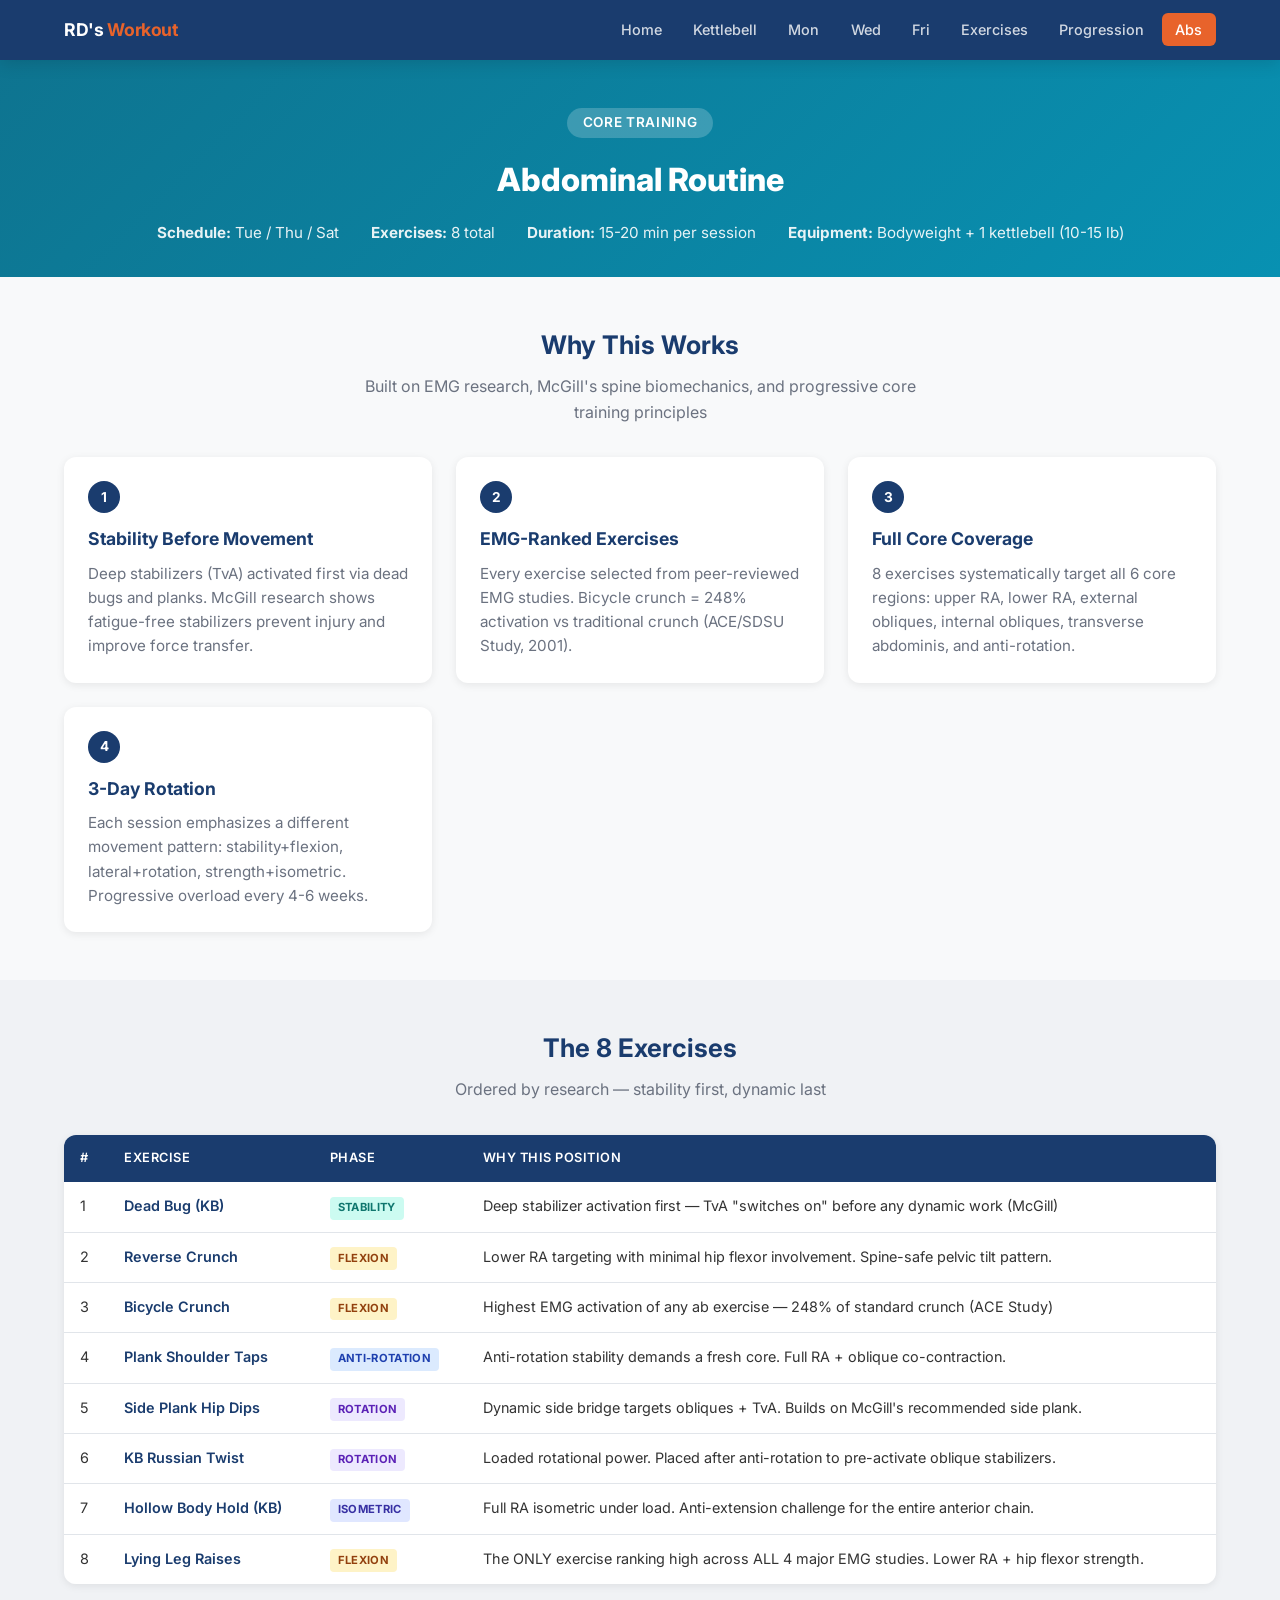
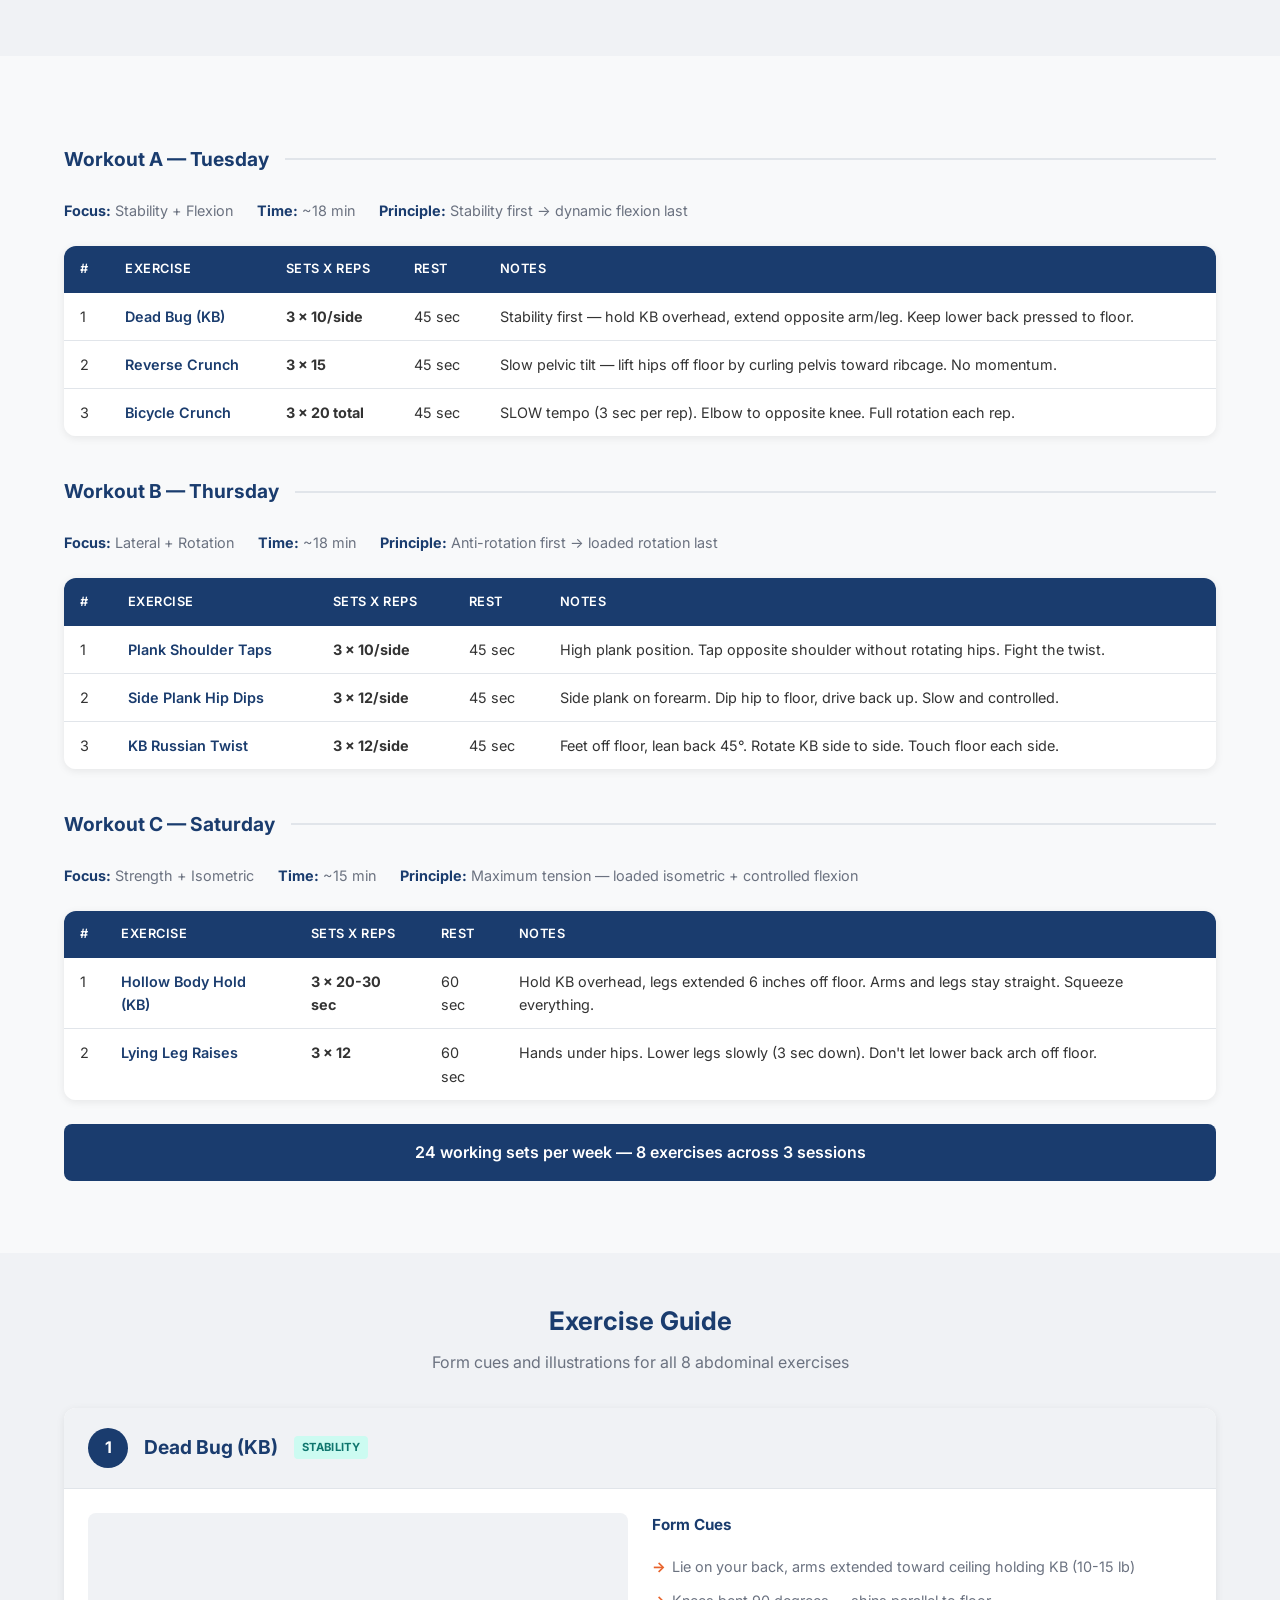
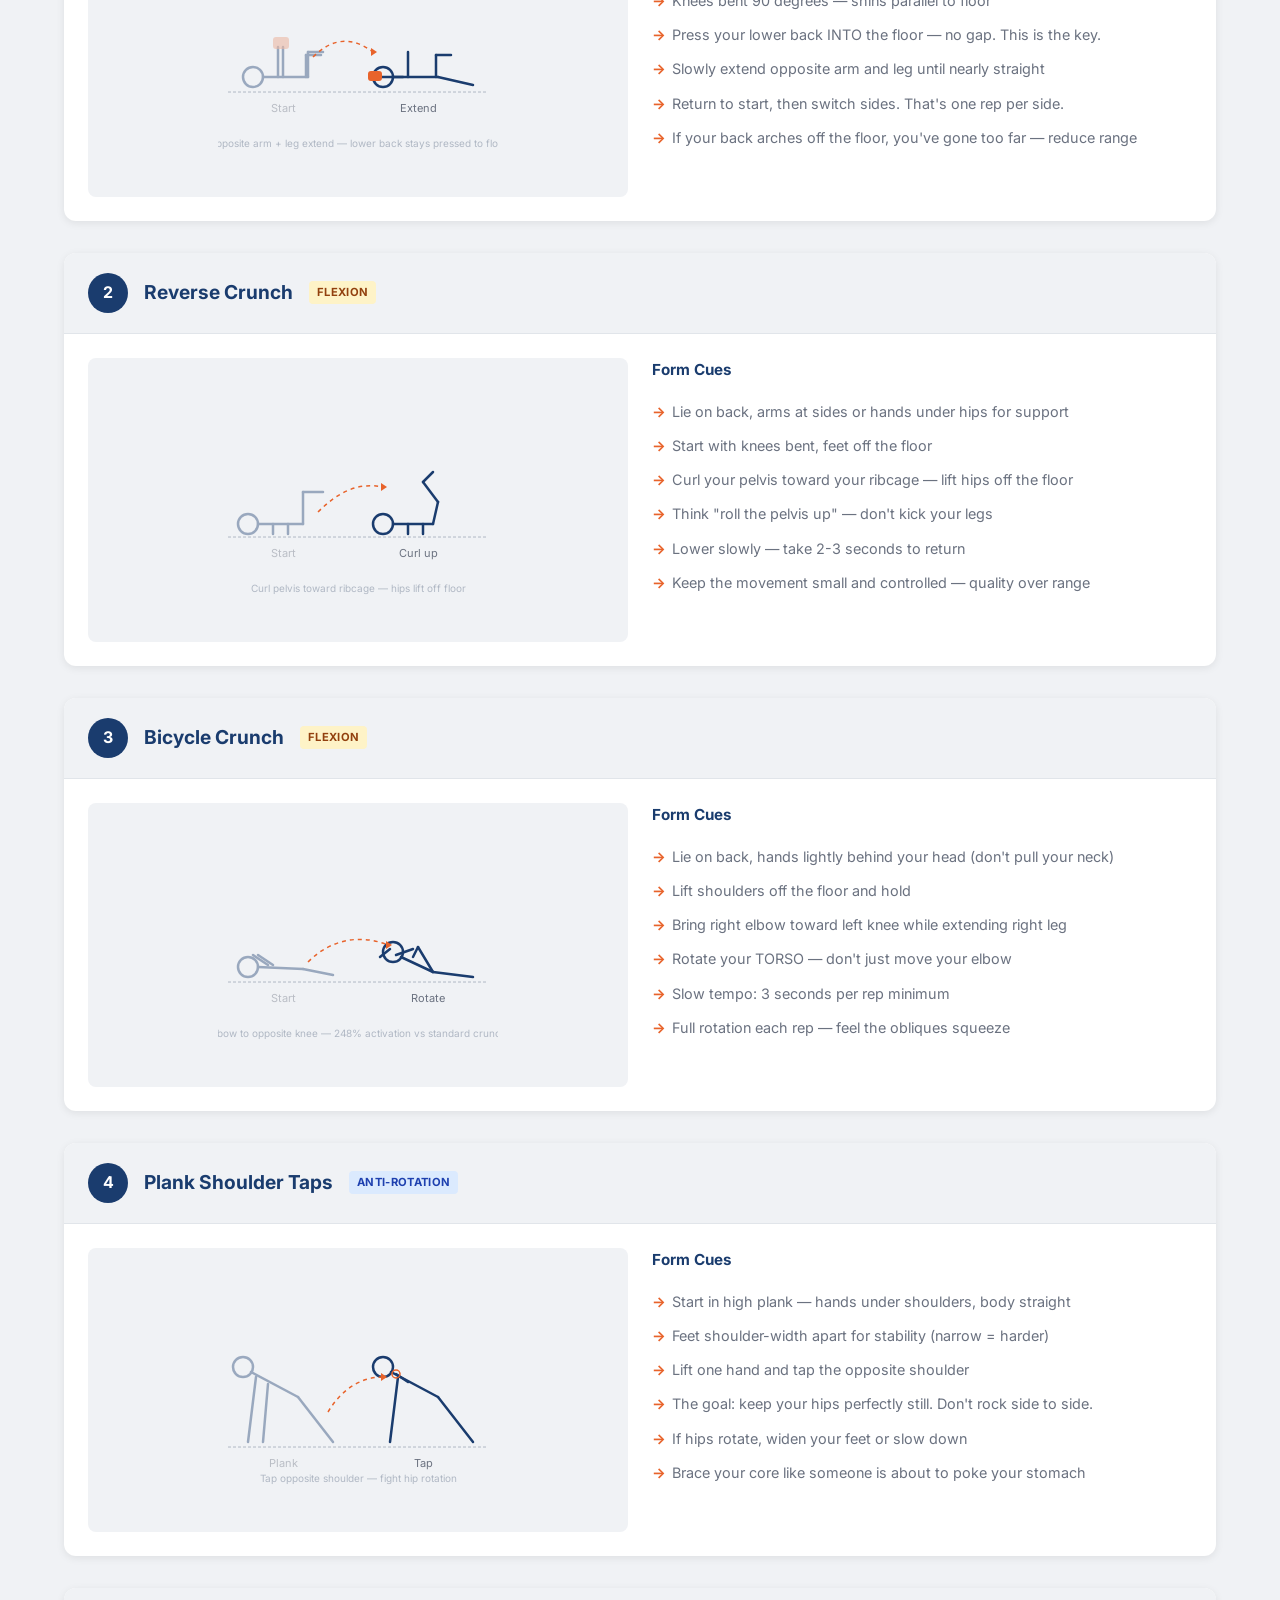
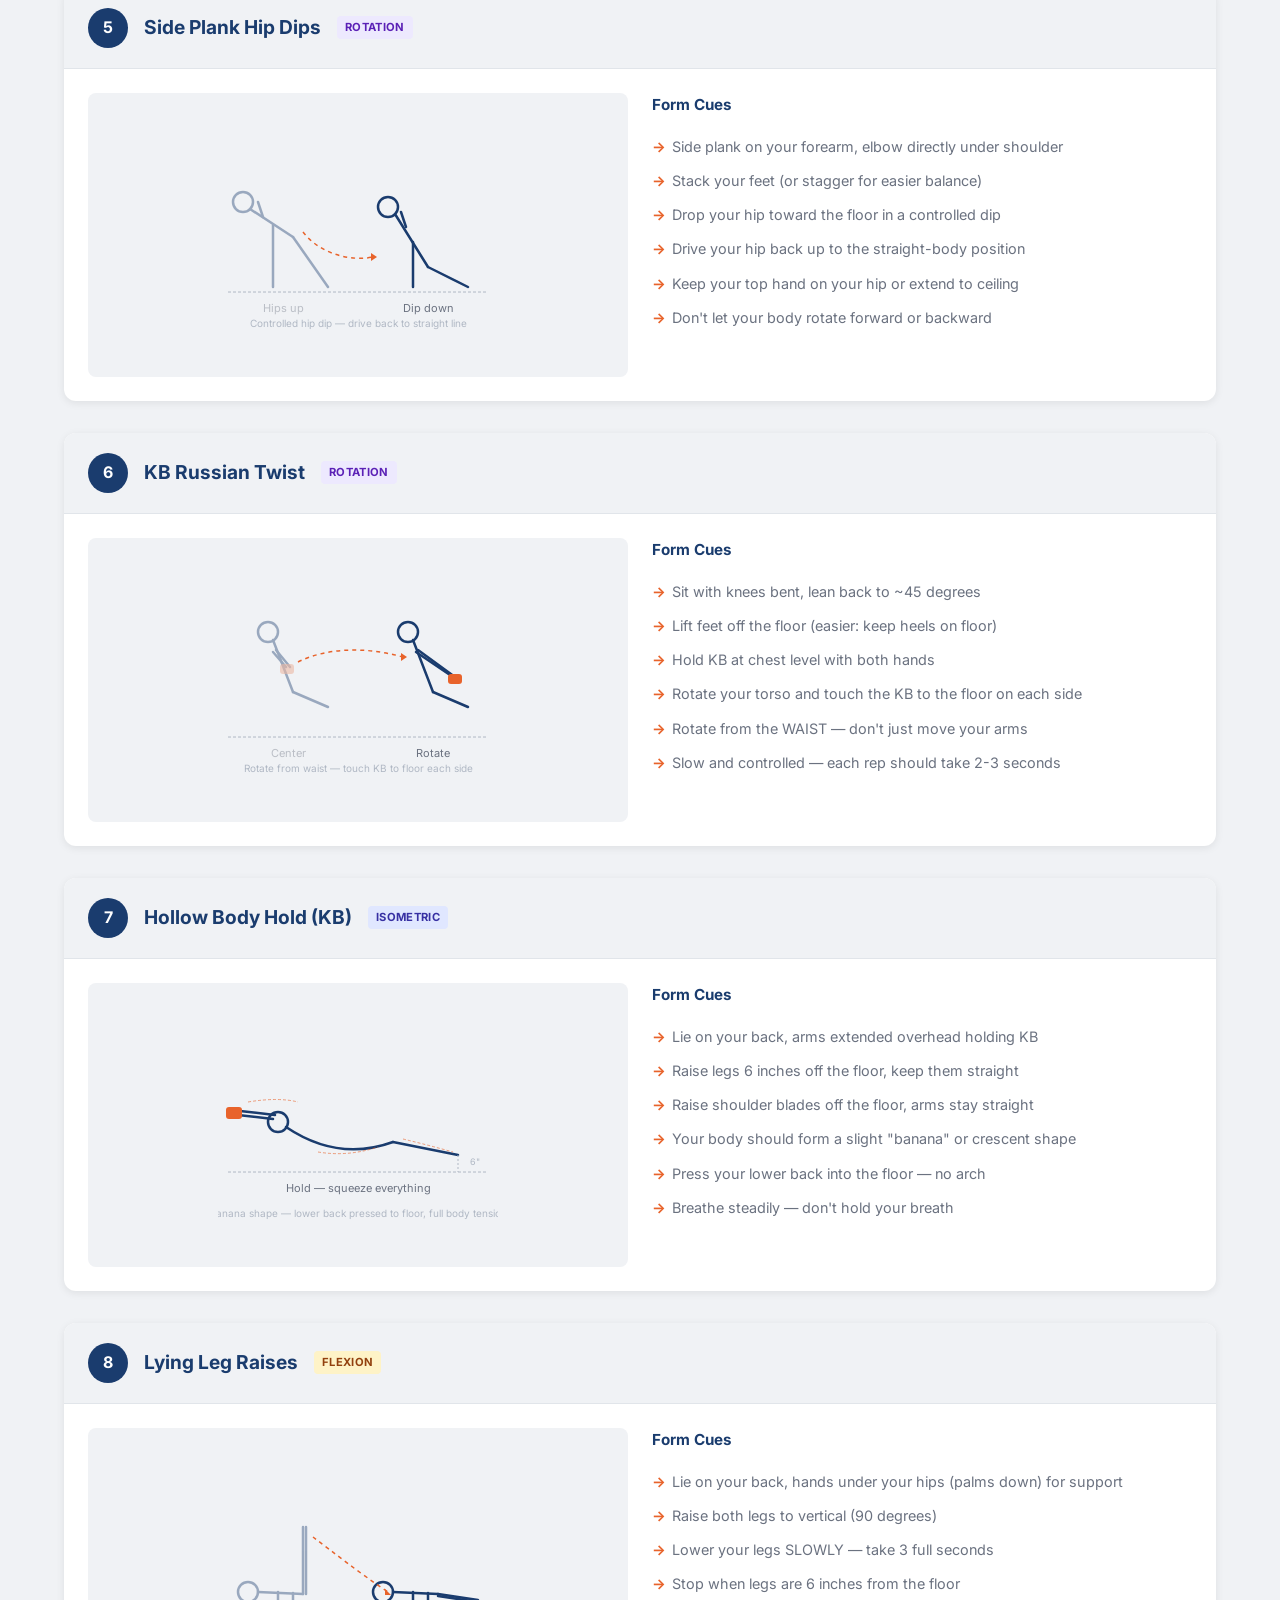
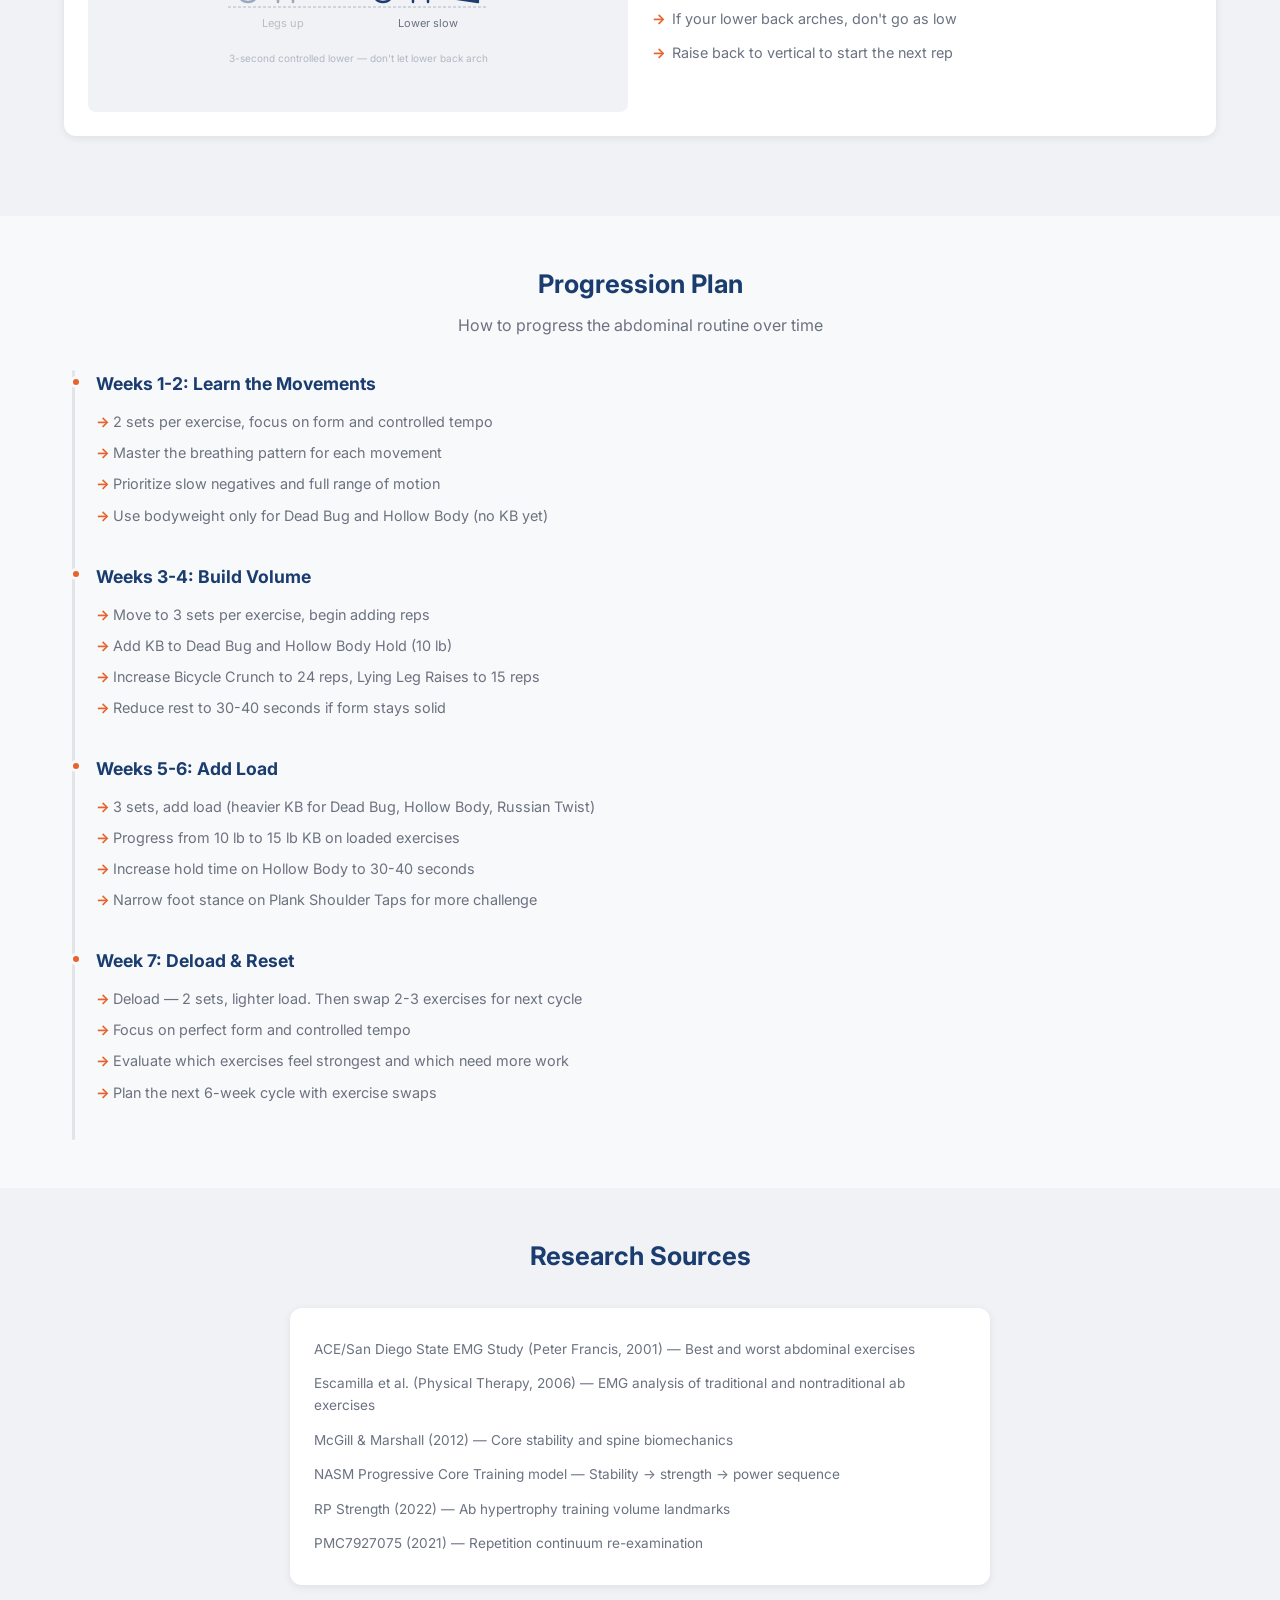
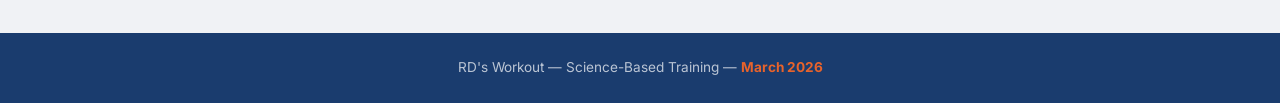
==== abs.html @ 101b6277 "Add ab routine and restructure site as RD's Workout - Rename index.html → kettlebell.html (KB progra" ====
<!DOCTYPE html>
<html lang="en">
<head>
  <meta charset="UTF-8">
  <meta name="viewport" content="width=device-width, initial-scale=1.0">
  <title>Ab Routine | RD's Workout</title>
  <link rel="preconnect" href="https://fonts.googleapis.com">
  <link href="https://fonts.googleapis.com/css2?family=Inter:wght@400;500;600;700;800&display=swap" rel="stylesheet">
  <link rel="stylesheet" href="css/style.css">
  <style>
    /* SVG exercise illustrations */
    .exercise-illust {
      background: var(--gray-50);
      border-radius: var(--radius);
      padding: 1.5rem;
      display: flex;
      flex-direction: column;
      align-items: center;
      justify-content: center;
      min-height: 200px;
    }
    .exercise-illust svg {
      max-width: 280px;
      height: auto;
      margin-bottom: 1rem;
    }
    .exercise-illust .illust-label {
      font-size: 0.75rem;
      color: var(--gray-600);
      text-align: center;
    }
  </style>
</head>
<body>

  <!-- Navigation -->
  <nav class="nav">
    <div class="nav-inner">
      <a href="index.html" class="nav-logo">RD's <span>Workout</span></a>
      <ul class="nav-links">
        <li><a href="index.html">Home</a></li>
        <li><a href="kettlebell.html">Kettlebell</a></li>
        <li><a href="monday.html">Mon</a></li>
        <li><a href="wednesday.html">Wed</a></li>
        <li><a href="friday.html">Fri</a></li>
        <li><a href="exercises.html">Exercises</a></li>
        <li><a href="progression.html">Progression</a></li>
        <li><a href="abs.html" class="active">Abs</a></li>
      </ul>
      <button class="nav-toggle" aria-label="Toggle navigation" aria-expanded="false">
        <span></span><span></span><span></span>
      </button>
    </div>
  </nav>

  <main>
    <!-- Hero -->
    <section class="day-hero abs">
      <div class="container">
        <div class="day-tag">Core Training</div>
        <h1>Abdominal Routine</h1>
        <div class="day-info">
          <div class="day-info-item"><strong>Schedule:</strong> Tue / Thu / Sat</div>
          <div class="day-info-item"><strong>Exercises:</strong> 8 total</div>
          <div class="day-info-item"><strong>Duration:</strong> 15-20 min per session</div>
          <div class="day-info-item"><strong>Equipment:</strong> Bodyweight + 1 kettlebell (10-15 lb)</div>
        </div>
      </div>
    </section>

    <!-- Why This Works -->
    <section class="section">
      <div class="container">
        <div class="section-header">
          <h2>Why This Works</h2>
          <p>Built on EMG research, McGill's spine biomechanics, and progressive core training principles</p>
        </div>
        <div class="card-grid">
          <div class="card">
            <div class="card-number">1</div>
            <h3>Stability Before Movement</h3>
            <p>Deep stabilizers (TvA) activated first via dead bugs and planks. McGill research shows fatigue-free stabilizers prevent injury and improve force transfer.</p>
          </div>
          <div class="card">
            <div class="card-number">2</div>
            <h3>EMG-Ranked Exercises</h3>
            <p>Every exercise selected from peer-reviewed EMG studies. Bicycle crunch = 248% activation vs traditional crunch (ACE/SDSU Study, 2001).</p>
          </div>
          <div class="card">
            <div class="card-number">3</div>
            <h3>Full Core Coverage</h3>
            <p>8 exercises systematically target all 6 core regions: upper RA, lower RA, external obliques, internal obliques, transverse abdominis, and anti-rotation.</p>
          </div>
          <div class="card">
            <div class="card-number">4</div>
            <h3>3-Day Rotation</h3>
            <p>Each session emphasizes a different movement pattern: stability+flexion, lateral+rotation, strength+isometric. Progressive overload every 4-6 weeks.</p>
          </div>
        </div>
      </div>
    </section>

    <!-- The 8 Exercises -->
    <section class="section section-alt">
      <div class="container">
        <div class="section-header">
          <h2>The 8 Exercises</h2>
          <p>Ordered by research &mdash; stability first, dynamic last</p>
        </div>
        <div class="table-wrap">
          <table>
            <thead>
              <tr>
                <th>#</th>
                <th>Exercise</th>
                <th>Phase</th>
                <th>Why This Position</th>
              </tr>
            </thead>
            <tbody>
              <tr>
                <td>1</td>
                <td class="exercise-name">Dead Bug (KB)</td>
                <td><span class="phase-badge phase-stability">Stability</span></td>
                <td>Deep stabilizer activation first &mdash; TvA "switches on" before any dynamic work (McGill)</td>
              </tr>
              <tr>
                <td>2</td>
                <td class="exercise-name">Reverse Crunch</td>
                <td><span class="phase-badge phase-flexion">Flexion</span></td>
                <td>Lower RA targeting with minimal hip flexor involvement. Spine-safe pelvic tilt pattern.</td>
              </tr>
              <tr>
                <td>3</td>
                <td class="exercise-name">Bicycle Crunch</td>
                <td><span class="phase-badge phase-flexion">Flexion</span></td>
                <td>Highest EMG activation of any ab exercise &mdash; 248% of standard crunch (ACE Study)</td>
              </tr>
              <tr>
                <td>4</td>
                <td class="exercise-name">Plank Shoulder Taps</td>
                <td><span class="phase-badge phase-anti-rotation">Anti-Rotation</span></td>
                <td>Anti-rotation stability demands a fresh core. Full RA + oblique co-contraction.</td>
              </tr>
              <tr>
                <td>5</td>
                <td class="exercise-name">Side Plank Hip Dips</td>
                <td><span class="phase-badge phase-rotation">Rotation</span></td>
                <td>Dynamic side bridge targets obliques + TvA. Builds on McGill's recommended side plank.</td>
              </tr>
              <tr>
                <td>6</td>
                <td class="exercise-name">KB Russian Twist</td>
                <td><span class="phase-badge phase-rotation">Rotation</span></td>
                <td>Loaded rotational power. Placed after anti-rotation to pre-activate oblique stabilizers.</td>
              </tr>
              <tr>
                <td>7</td>
                <td class="exercise-name">Hollow Body Hold (KB)</td>
                <td><span class="phase-badge phase-isometric">Isometric</span></td>
                <td>Full RA isometric under load. Anti-extension challenge for the entire anterior chain.</td>
              </tr>
              <tr>
                <td>8</td>
                <td class="exercise-name">Lying Leg Raises</td>
                <td><span class="phase-badge phase-flexion">Flexion</span></td>
                <td>The ONLY exercise ranking high across ALL 4 major EMG studies. Lower RA + hip flexor strength.</td>
              </tr>
            </tbody>
          </table>
        </div>
      </div>
    </section>

    <!-- Workout A -->
    <section class="section">
      <div class="container">
        <div class="workout-divider"><h3>Workout A &mdash; Tuesday</h3></div>
        <div class="workout-meta">
          <div><strong>Focus:</strong> Stability + Flexion</div>
          <div><strong>Time:</strong> ~18 min</div>
          <div><strong>Principle:</strong> Stability first &rarr; dynamic flexion last</div>
        </div>
        <div class="table-wrap">
          <table>
            <thead>
              <tr>
                <th>#</th>
                <th>Exercise</th>
                <th>Sets x Reps</th>
                <th>Rest</th>
                <th>Notes</th>
              </tr>
            </thead>
            <tbody>
              <tr>
                <td>1</td>
                <td class="exercise-name">Dead Bug (KB)</td>
                <td><strong>3 x 10/side</strong></td>
                <td>45 sec</td>
                <td>Stability first &mdash; hold KB overhead, extend opposite arm/leg. Keep lower back pressed to floor.</td>
              </tr>
              <tr>
                <td>2</td>
                <td class="exercise-name">Reverse Crunch</td>
                <td><strong>3 x 15</strong></td>
                <td>45 sec</td>
                <td>Slow pelvic tilt &mdash; lift hips off floor by curling pelvis toward ribcage. No momentum.</td>
              </tr>
              <tr>
                <td>3</td>
                <td class="exercise-name">Bicycle Crunch</td>
                <td><strong>3 x 20 total</strong></td>
                <td>45 sec</td>
                <td>SLOW tempo (3 sec per rep). Elbow to opposite knee. Full rotation each rep.</td>
              </tr>
            </tbody>
          </table>
        </div>

        <!-- Workout B -->
        <div class="workout-divider"><h3>Workout B &mdash; Thursday</h3></div>
        <div class="workout-meta">
          <div><strong>Focus:</strong> Lateral + Rotation</div>
          <div><strong>Time:</strong> ~18 min</div>
          <div><strong>Principle:</strong> Anti-rotation first &rarr; loaded rotation last</div>
        </div>
        <div class="table-wrap">
          <table>
            <thead>
              <tr>
                <th>#</th>
                <th>Exercise</th>
                <th>Sets x Reps</th>
                <th>Rest</th>
                <th>Notes</th>
              </tr>
            </thead>
            <tbody>
              <tr>
                <td>1</td>
                <td class="exercise-name">Plank Shoulder Taps</td>
                <td><strong>3 x 10/side</strong></td>
                <td>45 sec</td>
                <td>High plank position. Tap opposite shoulder without rotating hips. Fight the twist.</td>
              </tr>
              <tr>
                <td>2</td>
                <td class="exercise-name">Side Plank Hip Dips</td>
                <td><strong>3 x 12/side</strong></td>
                <td>45 sec</td>
                <td>Side plank on forearm. Dip hip to floor, drive back up. Slow and controlled.</td>
              </tr>
              <tr>
                <td>3</td>
                <td class="exercise-name">KB Russian Twist</td>
                <td><strong>3 x 12/side</strong></td>
                <td>45 sec</td>
                <td>Feet off floor, lean back 45&deg;. Rotate KB side to side. Touch floor each side.</td>
              </tr>
            </tbody>
          </table>
        </div>

        <!-- Workout C -->
        <div class="workout-divider"><h3>Workout C &mdash; Saturday</h3></div>
        <div class="workout-meta">
          <div><strong>Focus:</strong> Strength + Isometric</div>
          <div><strong>Time:</strong> ~15 min</div>
          <div><strong>Principle:</strong> Maximum tension &mdash; loaded isometric + controlled flexion</div>
        </div>
        <div class="table-wrap">
          <table>
            <thead>
              <tr>
                <th>#</th>
                <th>Exercise</th>
                <th>Sets x Reps</th>
                <th>Rest</th>
                <th>Notes</th>
              </tr>
            </thead>
            <tbody>
              <tr>
                <td>1</td>
                <td class="exercise-name">Hollow Body Hold (KB)</td>
                <td><strong>3 x 20-30 sec</strong></td>
                <td>60 sec</td>
                <td>Hold KB overhead, legs extended 6 inches off floor. Arms and legs stay straight. Squeeze everything.</td>
              </tr>
              <tr>
                <td>2</td>
                <td class="exercise-name">Lying Leg Raises</td>
                <td><strong>3 x 12</strong></td>
                <td>60 sec</td>
                <td>Hands under hips. Lower legs slowly (3 sec down). Don't let lower back arch off floor.</td>
              </tr>
            </tbody>
          </table>
        </div>

        <div class="total-reps">24 working sets per week &mdash; 8 exercises across 3 sessions</div>
      </div>
    </section>

    <!-- Exercise Cards -->
    <section class="section section-alt">
      <div class="container">
        <div class="section-header">
          <h2>Exercise Guide</h2>
          <p>Form cues and illustrations for all 8 abdominal exercises</p>
        </div>

        <!-- 1. Dead Bug -->
        <div class="exercise-card" id="dead-bug">
          <div class="exercise-card-header">
            <div class="exercise-card-num">1</div>
            <h3>Dead Bug (KB)</h3>
            <span class="phase-badge phase-stability">Stability</span>
          </div>
          <div class="exercise-card-body">
            <div class="exercise-illust">
              <svg viewBox="0 0 280 220" xmlns="http://www.w3.org/2000/svg">
                <!-- Floor line -->
                <line x1="10" y1="155" x2="270" y2="155" stroke="#b0b8c4" stroke-width="1" stroke-dasharray="3 2"/>
                <!-- Start: lying on back, knees bent 90, arms up holding KB -->
                <g opacity="0.4">
                  <!-- Head -->
                  <circle cx="35" cy="140" r="10" fill="none" stroke="#1a3c6e" stroke-width="2.5"/>
                  <!-- Torso (horizontal) -->
                  <line x1="45" y1="140" x2="90" y2="140" stroke="#1a3c6e" stroke-width="2.5" stroke-linecap="round"/>
                  <!-- Left leg: thigh up, shin forward (90 deg knee) -->
                  <line x1="90" y1="140" x2="90" y2="115" stroke="#1a3c6e" stroke-width="2.5" stroke-linecap="round"/>
                  <line x1="90" y1="115" x2="105" y2="115" stroke="#1a3c6e" stroke-width="2.5" stroke-linecap="round"/>
                  <!-- Right leg: same -->
                  <line x1="88" y1="140" x2="88" y2="118" stroke="#1a3c6e" stroke-width="2.5" stroke-linecap="round"/>
                  <line x1="88" y1="118" x2="103" y2="118" stroke="#1a3c6e" stroke-width="2.5" stroke-linecap="round"/>
                  <!-- Arms straight up holding KB -->
                  <line x1="60" y1="140" x2="60" y2="110" stroke="#1a3c6e" stroke-width="2.5" stroke-linecap="round"/>
                  <line x1="65" y1="140" x2="65" y2="110" stroke="#1a3c6e" stroke-width="2.5" stroke-linecap="round"/>
                  <rect x="55" y="100" width="16" height="12" rx="3" fill="#e8632b" opacity="0.6"/>
                  <text x="65" y="175" text-anchor="middle" font-size="11" fill="#6b7280">Start</text>
                </g>
                <!-- End: opposite arm/leg extended -->
                <g>
                  <!-- Head -->
                  <circle cx="165" cy="140" r="10" fill="none" stroke="#1a3c6e" stroke-width="2.5"/>
                  <!-- Torso (horizontal) -->
                  <line x1="175" y1="140" x2="220" y2="140" stroke="#1a3c6e" stroke-width="2.5" stroke-linecap="round"/>
                  <!-- Left leg: extended straight (lowered) -->
                  <line x1="220" y1="140" x2="255" y2="148" stroke="#1a3c6e" stroke-width="2.5" stroke-linecap="round"/>
                  <!-- Right leg: still bent 90 -->
                  <line x1="218" y1="140" x2="218" y2="118" stroke="#1a3c6e" stroke-width="2.5" stroke-linecap="round"/>
                  <line x1="218" y1="118" x2="233" y2="118" stroke="#1a3c6e" stroke-width="2.5" stroke-linecap="round"/>
                  <!-- Right arm: extended overhead with KB -->
                  <line x1="185" y1="140" x2="160" y2="140" stroke="#1a3c6e" stroke-width="2.5" stroke-linecap="round"/>
                  <!-- Left arm: still up -->
                  <line x1="190" y1="140" x2="190" y2="115" stroke="#1a3c6e" stroke-width="2.5" stroke-linecap="round"/>
                  <!-- KB in extended hand -->
                  <rect x="150" y="134" width="14" height="10" rx="3" fill="#e8632b"/>
                  <text x="200" y="175" text-anchor="middle" font-size="11" fill="#6b7280">Extend</text>
                </g>
                <!-- Movement arrow -->
                <path d="M 95 120 C 115 100 135 100 155 115" fill="none" stroke="#e8632b" stroke-width="1.5" stroke-dasharray="4"/>
                <polygon points="153,111 159,115 153,119" fill="#e8632b"/>
                <text x="140" y="210" text-anchor="middle" font-size="10" fill="#b0b8c4">Opposite arm + leg extend &mdash; lower back stays pressed to floor</text>
              </svg>
            </div>
            <div class="form-cues">
              <h4>Form Cues</h4>
              <ul>
                <li>Lie on your back, arms extended toward ceiling holding KB (10-15 lb)</li>
                <li>Knees bent 90 degrees &mdash; shins parallel to floor</li>
                <li>Press your lower back INTO the floor &mdash; no gap. This is the key.</li>
                <li>Slowly extend opposite arm and leg until nearly straight</li>
                <li>Return to start, then switch sides. That's one rep per side.</li>
                <li>If your back arches off the floor, you've gone too far &mdash; reduce range</li>
              </ul>
            </div>
          </div>
        </div>

        <!-- 2. Reverse Crunch -->
        <div class="exercise-card" id="reverse-crunch">
          <div class="exercise-card-header">
            <div class="exercise-card-num">2</div>
            <h3>Reverse Crunch</h3>
            <span class="phase-badge phase-flexion">Flexion</span>
          </div>
          <div class="exercise-card-body">
            <div class="exercise-illust">
              <svg viewBox="0 0 280 220" xmlns="http://www.w3.org/2000/svg">
                <!-- Floor line -->
                <line x1="10" y1="155" x2="270" y2="155" stroke="#b0b8c4" stroke-width="1" stroke-dasharray="3 2"/>
                <!-- Start: lying on back, legs up, knees bent 90 -->
                <g opacity="0.4">
                  <!-- Head -->
                  <circle cx="30" cy="142" r="10" fill="none" stroke="#1a3c6e" stroke-width="2.5"/>
                  <!-- Torso (horizontal on floor) -->
                  <line x1="40" y1="142" x2="85" y2="142" stroke="#1a3c6e" stroke-width="2.5" stroke-linecap="round"/>
                  <!-- Arms at sides -->
                  <line x1="55" y1="142" x2="55" y2="152" stroke="#1a3c6e" stroke-width="2.5" stroke-linecap="round"/>
                  <line x1="70" y1="142" x2="70" y2="152" stroke="#1a3c6e" stroke-width="2.5" stroke-linecap="round"/>
                  <!-- Thighs vertical -->
                  <line x1="85" y1="142" x2="85" y2="110" stroke="#1a3c6e" stroke-width="2.5" stroke-linecap="round"/>
                  <!-- Shins horizontal (bent 90) -->
                  <line x1="85" y1="110" x2="105" y2="110" stroke="#1a3c6e" stroke-width="2.5" stroke-linecap="round"/>
                  <text x="65" y="175" text-anchor="middle" font-size="11" fill="#6b7280">Start</text>
                </g>
                <!-- End: hips curled up, knees pulled toward chest -->
                <g>
                  <!-- Head -->
                  <circle cx="165" cy="142" r="10" fill="none" stroke="#1a3c6e" stroke-width="2.5"/>
                  <!-- Torso (on floor) -->
                  <line x1="175" y1="142" x2="215" y2="142" stroke="#1a3c6e" stroke-width="2.5" stroke-linecap="round"/>
                  <!-- Arms at sides -->
                  <line x1="190" y1="142" x2="190" y2="152" stroke="#1a3c6e" stroke-width="2.5" stroke-linecap="round"/>
                  <line x1="205" y1="142" x2="205" y2="152" stroke="#1a3c6e" stroke-width="2.5" stroke-linecap="round"/>
                  <!-- Hips lifted - thighs curled toward chest -->
                  <line x1="215" y1="142" x2="220" y2="120" stroke="#1a3c6e" stroke-width="2.5" stroke-linecap="round"/>
                  <line x1="220" y1="120" x2="205" y2="100" stroke="#1a3c6e" stroke-width="2.5" stroke-linecap="round"/>
                  <!-- Shins tucked -->
                  <line x1="205" y1="100" x2="215" y2="90" stroke="#1a3c6e" stroke-width="2.5" stroke-linecap="round"/>
                  <text x="200" y="175" text-anchor="middle" font-size="11" fill="#6b7280">Curl up</text>
                </g>
                <!-- Arrow from hips upward -->
                <path d="M 100 130 C 120 110 140 100 165 105" fill="none" stroke="#e8632b" stroke-width="1.5" stroke-dasharray="4"/>
                <polygon points="163,101 169,105 163,109" fill="#e8632b"/>
                <text x="140" y="210" text-anchor="middle" font-size="10" fill="#b0b8c4">Curl pelvis toward ribcage &mdash; hips lift off floor</text>
              </svg>
            </div>
            <div class="form-cues">
              <h4>Form Cues</h4>
              <ul>
                <li>Lie on back, arms at sides or hands under hips for support</li>
                <li>Start with knees bent, feet off the floor</li>
                <li>Curl your pelvis toward your ribcage &mdash; lift hips off the floor</li>
                <li>Think "roll the pelvis up" &mdash; don't kick your legs</li>
                <li>Lower slowly &mdash; take 2-3 seconds to return</li>
                <li>Keep the movement small and controlled &mdash; quality over range</li>
              </ul>
            </div>
          </div>
        </div>

        <!-- 3. Bicycle Crunch -->
        <div class="exercise-card" id="bicycle-crunch">
          <div class="exercise-card-header">
            <div class="exercise-card-num">3</div>
            <h3>Bicycle Crunch</h3>
            <span class="phase-badge phase-flexion">Flexion</span>
          </div>
          <div class="exercise-card-body">
            <div class="exercise-illust">
              <svg viewBox="0 0 280 220" xmlns="http://www.w3.org/2000/svg">
                <!-- Floor line -->
                <line x1="10" y1="155" x2="270" y2="155" stroke="#b0b8c4" stroke-width="1" stroke-dasharray="3 2"/>
                <!-- Start: lying flat -->
                <g opacity="0.4">
                  <!-- Head -->
                  <circle cx="30" cy="140" r="10" fill="none" stroke="#1a3c6e" stroke-width="2.5"/>
                  <!-- Torso flat -->
                  <line x1="40" y1="140" x2="85" y2="142" stroke="#1a3c6e" stroke-width="2.5" stroke-linecap="round"/>
                  <!-- Legs straight -->
                  <line x1="85" y1="142" x2="115" y2="148" stroke="#1a3c6e" stroke-width="2.5" stroke-linecap="round"/>
                  <!-- Arms behind head -->
                  <line x1="50" y1="138" x2="35" y2="128" stroke="#1a3c6e" stroke-width="2.5" stroke-linecap="round"/>
                  <line x1="55" y1="138" x2="40" y2="128" stroke="#1a3c6e" stroke-width="2.5" stroke-linecap="round"/>
                  <text x="65" y="175" text-anchor="middle" font-size="11" fill="#6b7280">Start</text>
                </g>
                <!-- End: torso rotated, right elbow to left knee, right leg extended -->
                <g>
                  <!-- Head (lifted and rotated) -->
                  <circle cx="175" cy="125" r="10" fill="none" stroke="#1a3c6e" stroke-width="2.5"/>
                  <!-- Torso (angled up, rotated) -->
                  <line x1="183" y1="130" x2="215" y2="145" stroke="#1a3c6e" stroke-width="2.5" stroke-linecap="round"/>
                  <!-- Left leg: knee bent toward chest -->
                  <line x1="215" y1="145" x2="200" y2="120" stroke="#1a3c6e" stroke-width="2.5" stroke-linecap="round"/>
                  <line x1="200" y1="120" x2="195" y2="130" stroke="#1a3c6e" stroke-width="2.5" stroke-linecap="round"/>
                  <!-- Right leg: extended out -->
                  <line x1="215" y1="145" x2="255" y2="150" stroke="#1a3c6e" stroke-width="2.5" stroke-linecap="round"/>
                  <!-- Right elbow reaching toward left knee -->
                  <line x1="178" y1="128" x2="195" y2="122" stroke="#1a3c6e" stroke-width="2.5" stroke-linecap="round"/>
                  <!-- Left arm behind head -->
                  <line x1="172" y1="122" x2="162" y2="130" stroke="#1a3c6e" stroke-width="2.5" stroke-linecap="round"/>
                  <text x="210" y="175" text-anchor="middle" font-size="11" fill="#6b7280">Rotate</text>
                </g>
                <!-- Rotation arrow -->
                <path d="M 90 135 C 115 110 145 108 170 118" fill="none" stroke="#e8632b" stroke-width="1.5" stroke-dasharray="4"/>
                <polygon points="168,114 174,118 168,122" fill="#e8632b"/>
                <text x="140" y="210" text-anchor="middle" font-size="10" fill="#b0b8c4">Elbow to opposite knee &mdash; 248% activation vs standard crunch</text>
              </svg>
            </div>
            <div class="form-cues">
              <h4>Form Cues</h4>
              <ul>
                <li>Lie on back, hands lightly behind your head (don't pull your neck)</li>
                <li>Lift shoulders off the floor and hold</li>
                <li>Bring right elbow toward left knee while extending right leg</li>
                <li>Rotate your TORSO &mdash; don't just move your elbow</li>
                <li>Slow tempo: 3 seconds per rep minimum</li>
                <li>Full rotation each rep &mdash; feel the obliques squeeze</li>
              </ul>
            </div>
          </div>
        </div>

        <!-- 4. Plank Shoulder Taps -->
        <div class="exercise-card" id="plank-shoulder-taps">
          <div class="exercise-card-header">
            <div class="exercise-card-num">4</div>
            <h3>Plank Shoulder Taps</h3>
            <span class="phase-badge phase-anti-rotation">Anti-Rotation</span>
          </div>
          <div class="exercise-card-body">
            <div class="exercise-illust">
              <svg viewBox="0 0 280 220" xmlns="http://www.w3.org/2000/svg">
                <!-- Floor line -->
                <line x1="10" y1="175" x2="270" y2="175" stroke="#b0b8c4" stroke-width="1" stroke-dasharray="3 2"/>
                <!-- Start: high plank position -->
                <g opacity="0.4">
                  <!-- Head -->
                  <circle cx="25" cy="95" r="10" fill="none" stroke="#1a3c6e" stroke-width="2.5"/>
                  <!-- Torso (angled plank) -->
                  <line x1="33" y1="100" x2="80" y2="125" stroke="#1a3c6e" stroke-width="2.5" stroke-linecap="round"/>
                  <!-- Left arm (support) -->
                  <line x1="38" y1="105" x2="30" y2="170" stroke="#1a3c6e" stroke-width="2.5" stroke-linecap="round"/>
                  <!-- Right arm (support) -->
                  <line x1="50" y1="112" x2="45" y2="170" stroke="#1a3c6e" stroke-width="2.5" stroke-linecap="round"/>
                  <!-- Legs (extended back) -->
                  <line x1="80" y1="125" x2="115" y2="170" stroke="#1a3c6e" stroke-width="2.5" stroke-linecap="round"/>
                  <text x="65" y="195" text-anchor="middle" font-size="11" fill="#6b7280">Plank</text>
                </g>
                <!-- End: one hand touching opposite shoulder -->
                <g>
                  <!-- Head -->
                  <circle cx="165" cy="95" r="10" fill="none" stroke="#1a3c6e" stroke-width="2.5"/>
                  <!-- Torso (angled plank) -->
                  <line x1="173" y1="100" x2="220" y2="125" stroke="#1a3c6e" stroke-width="2.5" stroke-linecap="round"/>
                  <!-- Left arm (support on floor) -->
                  <line x1="180" y1="105" x2="172" y2="170" stroke="#1a3c6e" stroke-width="2.5" stroke-linecap="round"/>
                  <!-- Right arm (tapping left shoulder) -->
                  <line x1="190" y1="110" x2="178" y2="102" stroke="#1a3c6e" stroke-width="2.5" stroke-linecap="round"/>
                  <!-- Small circle at shoulder tap point -->
                  <circle cx="178" cy="102" r="4" fill="none" stroke="#e8632b" stroke-width="1.5"/>
                  <!-- Legs (extended back) -->
                  <line x1="220" y1="125" x2="255" y2="170" stroke="#1a3c6e" stroke-width="2.5" stroke-linecap="round"/>
                  <text x="205" y="195" text-anchor="middle" font-size="11" fill="#6b7280">Tap</text>
                </g>
                <!-- Movement arrow from hand to shoulder -->
                <path d="M 110 140 C 125 115 145 105 165 105" fill="none" stroke="#e8632b" stroke-width="1.5" stroke-dasharray="4"/>
                <polygon points="163,101 169,105 163,109" fill="#e8632b"/>
                <text x="140" y="210" text-anchor="middle" font-size="10" fill="#b0b8c4">Tap opposite shoulder &mdash; fight hip rotation</text>
              </svg>
            </div>
            <div class="form-cues">
              <h4>Form Cues</h4>
              <ul>
                <li>Start in high plank &mdash; hands under shoulders, body straight</li>
                <li>Feet shoulder-width apart for stability (narrow = harder)</li>
                <li>Lift one hand and tap the opposite shoulder</li>
                <li>The goal: keep your hips perfectly still. Don't rock side to side.</li>
                <li>If hips rotate, widen your feet or slow down</li>
                <li>Brace your core like someone is about to poke your stomach</li>
              </ul>
            </div>
          </div>
        </div>

        <!-- 5. Side Plank Hip Dips -->
        <div class="exercise-card" id="side-plank-hip-dips">
          <div class="exercise-card-header">
            <div class="exercise-card-num">5</div>
            <h3>Side Plank Hip Dips</h3>
            <span class="phase-badge phase-rotation">Rotation</span>
          </div>
          <div class="exercise-card-body">
            <div class="exercise-illust">
              <svg viewBox="0 0 280 220" xmlns="http://www.w3.org/2000/svg">
                <!-- Floor line -->
                <line x1="10" y1="175" x2="270" y2="175" stroke="#b0b8c4" stroke-width="1" stroke-dasharray="3 2"/>
                <!-- Start: side plank, hips high (straight body line) -->
                <g opacity="0.4">
                  <!-- Head -->
                  <circle cx="25" cy="85" r="10" fill="none" stroke="#1a3c6e" stroke-width="2.5"/>
                  <!-- Torso (diagonal - straight line from head to feet) -->
                  <line x1="32" y1="92" x2="75" y2="120" stroke="#1a3c6e" stroke-width="2.5" stroke-linecap="round"/>
                  <!-- Forearm support (elbow on floor) -->
                  <line x1="55" y1="108" x2="55" y2="170" stroke="#1a3c6e" stroke-width="2.5" stroke-linecap="round"/>
                  <!-- Top arm on hip -->
                  <line x1="45" y1="100" x2="40" y2="85" stroke="#1a3c6e" stroke-width="2.5" stroke-linecap="round"/>
                  <!-- Legs (stacked, straight) -->
                  <line x1="75" y1="120" x2="110" y2="170" stroke="#1a3c6e" stroke-width="2.5" stroke-linecap="round"/>
                  <text x="65" y="195" text-anchor="middle" font-size="11" fill="#6b7280">Hips up</text>
                </g>
                <!-- End: hips dipped toward floor -->
                <g>
                  <!-- Head -->
                  <circle cx="170" cy="90" r="10" fill="none" stroke="#1a3c6e" stroke-width="2.5"/>
                  <!-- Torso upper (shoulder to hip) -->
                  <line x1="177" y1="97" x2="210" y2="150" stroke="#1a3c6e" stroke-width="2.5" stroke-linecap="round"/>
                  <!-- Hip dipped lower - body makes a V shape -->
                  <!-- Forearm support -->
                  <line x1="195" y1="125" x2="195" y2="170" stroke="#1a3c6e" stroke-width="2.5" stroke-linecap="round"/>
                  <!-- Top arm on hip -->
                  <line x1="188" y1="110" x2="183" y2="95" stroke="#1a3c6e" stroke-width="2.5" stroke-linecap="round"/>
                  <!-- Legs from hip (dipped) out to feet -->
                  <line x1="210" y1="150" x2="250" y2="170" stroke="#1a3c6e" stroke-width="2.5" stroke-linecap="round"/>
                  <text x="210" y="195" text-anchor="middle" font-size="11" fill="#6b7280">Dip down</text>
                </g>
                <!-- Arrow showing dip motion -->
                <path d="M 85 115 C 100 135 130 145 155 140" fill="none" stroke="#e8632b" stroke-width="1.5" stroke-dasharray="4"/>
                <polygon points="153,136 159,140 153,144" fill="#e8632b"/>
                <text x="140" y="210" text-anchor="middle" font-size="10" fill="#b0b8c4">Controlled hip dip &mdash; drive back to straight line</text>
              </svg>
            </div>
            <div class="form-cues">
              <h4>Form Cues</h4>
              <ul>
                <li>Side plank on your forearm, elbow directly under shoulder</li>
                <li>Stack your feet (or stagger for easier balance)</li>
                <li>Drop your hip toward the floor in a controlled dip</li>
                <li>Drive your hip back up to the straight-body position</li>
                <li>Keep your top hand on your hip or extend to ceiling</li>
                <li>Don't let your body rotate forward or backward</li>
              </ul>
            </div>
          </div>
        </div>

        <!-- 6. KB Russian Twist -->
        <div class="exercise-card" id="russian-twist">
          <div class="exercise-card-header">
            <div class="exercise-card-num">6</div>
            <h3>KB Russian Twist</h3>
            <span class="phase-badge phase-rotation">Rotation</span>
          </div>
          <div class="exercise-card-body">
            <div class="exercise-illust">
              <svg viewBox="0 0 280 220" xmlns="http://www.w3.org/2000/svg">
                <!-- Floor line -->
                <line x1="10" y1="175" x2="270" y2="175" stroke="#b0b8c4" stroke-width="1" stroke-dasharray="3 2"/>
                <!-- Start: seated V position, KB center -->
                <g opacity="0.4">
                  <!-- Head -->
                  <circle cx="50" cy="70" r="10" fill="none" stroke="#1a3c6e" stroke-width="2.5"/>
                  <!-- Torso (leaned back ~45 deg) -->
                  <line x1="55" y1="78" x2="75" y2="130" stroke="#1a3c6e" stroke-width="2.5" stroke-linecap="round"/>
                  <!-- Legs (extended, feet off floor) -->
                  <line x1="75" y1="130" x2="110" y2="145" stroke="#1a3c6e" stroke-width="2.5" stroke-linecap="round"/>
                  <!-- Arms holding KB at center -->
                  <line x1="55" y1="90" x2="68" y2="105" stroke="#1a3c6e" stroke-width="2.5" stroke-linecap="round"/>
                  <line x1="58" y1="88" x2="72" y2="105" stroke="#1a3c6e" stroke-width="2.5" stroke-linecap="round"/>
                  <rect x="62" y="102" width="14" height="10" rx="3" fill="#e8632b" opacity="0.6"/>
                  <text x="70" y="195" text-anchor="middle" font-size="11" fill="#6b7280">Center</text>
                </g>
                <!-- End: rotated to one side, KB touching floor -->
                <g>
                  <!-- Head -->
                  <circle cx="190" cy="70" r="10" fill="none" stroke="#1a3c6e" stroke-width="2.5"/>
                  <!-- Torso (leaned back, rotated right) -->
                  <line x1="195" y1="78" x2="215" y2="130" stroke="#1a3c6e" stroke-width="2.5" stroke-linecap="round"/>
                  <!-- Legs (extended, feet off floor) -->
                  <line x1="215" y1="130" x2="250" y2="145" stroke="#1a3c6e" stroke-width="2.5" stroke-linecap="round"/>
                  <!-- Arms rotated to right side, KB on floor -->
                  <line x1="198" y1="90" x2="235" y2="115" stroke="#1a3c6e" stroke-width="2.5" stroke-linecap="round"/>
                  <line x1="200" y1="88" x2="237" y2="115" stroke="#1a3c6e" stroke-width="2.5" stroke-linecap="round"/>
                  <rect x="230" y="112" width="14" height="10" rx="3" fill="#e8632b"/>
                  <text x="215" y="195" text-anchor="middle" font-size="11" fill="#6b7280">Rotate</text>
                </g>
                <!-- Rotation arc arrow -->
                <path d="M 80 100 C 110 85 150 85 185 95" fill="none" stroke="#e8632b" stroke-width="1.5" stroke-dasharray="4"/>
                <polygon points="183,91 189,95 183,99" fill="#e8632b"/>
                <text x="140" y="210" text-anchor="middle" font-size="10" fill="#b0b8c4">Rotate from waist &mdash; touch KB to floor each side</text>
              </svg>
            </div>
            <div class="form-cues">
              <h4>Form Cues</h4>
              <ul>
                <li>Sit with knees bent, lean back to ~45 degrees</li>
                <li>Lift feet off the floor (easier: keep heels on floor)</li>
                <li>Hold KB at chest level with both hands</li>
                <li>Rotate your torso and touch the KB to the floor on each side</li>
                <li>Rotate from the WAIST &mdash; don't just move your arms</li>
                <li>Slow and controlled &mdash; each rep should take 2-3 seconds</li>
              </ul>
            </div>
          </div>
        </div>

        <!-- 7. Hollow Body Hold -->
        <div class="exercise-card" id="hollow-body-hold">
          <div class="exercise-card-header">
            <div class="exercise-card-num">7</div>
            <h3>Hollow Body Hold (KB)</h3>
            <span class="phase-badge phase-isometric">Isometric</span>
          </div>
          <div class="exercise-card-body">
            <div class="exercise-illust">
              <svg viewBox="0 0 280 220" xmlns="http://www.w3.org/2000/svg">
                <!-- Floor line -->
                <line x1="10" y1="165" x2="270" y2="165" stroke="#b0b8c4" stroke-width="1" stroke-dasharray="3 2"/>
                <!-- Single figure: hollow body hold (banana shape) -->
                <g>
                  <!-- Head (slightly lifted) -->
                  <circle cx="60" cy="115" r="10" fill="none" stroke="#1a3c6e" stroke-width="2.5"/>
                  <!-- Torso (slight curve - banana shape, lower back on floor) -->
                  <path d="M 68 120 Q 120 155 175 135" fill="none" stroke="#1a3c6e" stroke-width="2.5" stroke-linecap="round"/>
                  <!-- Arms extended overhead with KB -->
                  <line x1="55" y1="112" x2="20" y2="108" stroke="#1a3c6e" stroke-width="2.5" stroke-linecap="round"/>
                  <line x1="57" y1="108" x2="22" y2="104" stroke="#1a3c6e" stroke-width="2.5" stroke-linecap="round"/>
                  <rect x="8" y="100" width="16" height="12" rx="3" fill="#e8632b"/>
                  <!-- Legs extended, slightly raised off floor -->
                  <line x1="175" y1="135" x2="240" y2="148" stroke="#1a3c6e" stroke-width="2.5" stroke-linecap="round"/>
                  <!-- 6 inches off floor indicator -->
                  <line x1="240" y1="148" x2="240" y2="165" stroke="#b0b8c4" stroke-width="1" stroke-dasharray="2 2"/>
                  <text x="252" y="158" font-size="9" fill="#b0b8c4">6"</text>
                </g>
                <!-- Tension lines along the body (dashed, showing isometric hold) -->
                <path d="M 30 95 Q 60 90 80 95" fill="none" stroke="#e8632b" stroke-width="1" stroke-dasharray="3 2" opacity="0.6"/>
                <path d="M 100 145 Q 130 150 160 140" fill="none" stroke="#e8632b" stroke-width="1" stroke-dasharray="3 2" opacity="0.6"/>
                <path d="M 185 132 Q 210 138 235 145" fill="none" stroke="#e8632b" stroke-width="1" stroke-dasharray="3 2" opacity="0.6"/>
                <!-- Label -->
                <text x="140" y="185" text-anchor="middle" font-size="11" fill="#6b7280">Hold &mdash; squeeze everything</text>
                <text x="140" y="210" text-anchor="middle" font-size="10" fill="#b0b8c4">Banana shape &mdash; lower back pressed to floor, full body tension</text>
              </svg>
            </div>
            <div class="form-cues">
              <h4>Form Cues</h4>
              <ul>
                <li>Lie on your back, arms extended overhead holding KB</li>
                <li>Raise legs 6 inches off the floor, keep them straight</li>
                <li>Raise shoulder blades off the floor, arms stay straight</li>
                <li>Your body should form a slight "banana" or crescent shape</li>
                <li>Press your lower back into the floor &mdash; no arch</li>
                <li>Breathe steadily &mdash; don't hold your breath</li>
              </ul>
            </div>
          </div>
        </div>

        <!-- 8. Lying Leg Raises -->
        <div class="exercise-card" id="lying-leg-raises">
          <div class="exercise-card-header">
            <div class="exercise-card-num">8</div>
            <h3>Lying Leg Raises</h3>
            <span class="phase-badge phase-flexion">Flexion</span>
          </div>
          <div class="exercise-card-body">
            <div class="exercise-illust">
              <svg viewBox="0 0 280 220" xmlns="http://www.w3.org/2000/svg">
                <!-- Floor line -->
                <line x1="10" y1="155" x2="270" y2="155" stroke="#b0b8c4" stroke-width="1" stroke-dasharray="3 2"/>
                <!-- Start: lying on back, legs raised vertical (90 deg) -->
                <g opacity="0.4">
                  <!-- Head -->
                  <circle cx="30" cy="140" r="10" fill="none" stroke="#1a3c6e" stroke-width="2.5"/>
                  <!-- Torso (horizontal on floor) -->
                  <line x1="40" y1="140" x2="85" y2="142" stroke="#1a3c6e" stroke-width="2.5" stroke-linecap="round"/>
                  <!-- Arms at sides / hands under hips -->
                  <line x1="60" y1="140" x2="60" y2="150" stroke="#1a3c6e" stroke-width="2.5" stroke-linecap="round"/>
                  <line x1="75" y1="141" x2="75" y2="150" stroke="#1a3c6e" stroke-width="2.5" stroke-linecap="round"/>
                  <!-- Legs vertical (90 degrees) -->
                  <line x1="85" y1="142" x2="85" y2="75" stroke="#1a3c6e" stroke-width="2.5" stroke-linecap="round"/>
                  <line x1="88" y1="142" x2="88" y2="75" stroke="#1a3c6e" stroke-width="2.5" stroke-linecap="round"/>
                  <text x="65" y="175" text-anchor="middle" font-size="11" fill="#6b7280">Legs up</text>
                </g>
                <!-- End: legs lowered to ~15 degrees above floor -->
                <g>
                  <!-- Head -->
                  <circle cx="165" cy="140" r="10" fill="none" stroke="#1a3c6e" stroke-width="2.5"/>
                  <!-- Torso (horizontal on floor) -->
                  <line x1="175" y1="140" x2="220" y2="142" stroke="#1a3c6e" stroke-width="2.5" stroke-linecap="round"/>
                  <!-- Arms at sides / hands under hips -->
                  <line x1="195" y1="140" x2="195" y2="150" stroke="#1a3c6e" stroke-width="2.5" stroke-linecap="round"/>
                  <line x1="210" y1="141" x2="210" y2="150" stroke="#1a3c6e" stroke-width="2.5" stroke-linecap="round"/>
                  <!-- Legs lowered, just above floor (~15 degrees) -->
                  <line x1="220" y1="142" x2="260" y2="148" stroke="#1a3c6e" stroke-width="2.5" stroke-linecap="round"/>
                  <line x1="220" y1="144" x2="260" y2="150" stroke="#1a3c6e" stroke-width="2.5" stroke-linecap="round"/>
                  <text x="210" y="175" text-anchor="middle" font-size="11" fill="#6b7280">Lower slow</text>
                </g>
                <!-- Arrow showing controlled lowering -->
                <path d="M 95 85 C 115 100 140 120 170 140" fill="none" stroke="#e8632b" stroke-width="1.5" stroke-dasharray="4"/>
                <polygon points="167,137 173,143 167,143" fill="#e8632b"/>
                <text x="140" y="210" text-anchor="middle" font-size="10" fill="#b0b8c4">3-second controlled lower &mdash; don't let lower back arch</text>
              </svg>
            </div>
            <div class="form-cues">
              <h4>Form Cues</h4>
              <ul>
                <li>Lie on your back, hands under your hips (palms down) for support</li>
                <li>Raise both legs to vertical (90 degrees)</li>
                <li>Lower your legs SLOWLY &mdash; take 3 full seconds</li>
                <li>Stop when legs are 6 inches from the floor</li>
                <li>If your lower back arches, don't go as low</li>
                <li>Raise back to vertical to start the next rep</li>
              </ul>
            </div>
          </div>
        </div>

      </div>
    </section>

    <!-- Progression -->
    <section class="section">
      <div class="container">
        <div class="section-header">
          <h2>Progression Plan</h2>
          <p>How to progress the abdominal routine over time</p>
        </div>

        <div class="timeline">
          <div class="timeline-item">
            <h3>Weeks 1-2: Learn the Movements</h3>
            <ul>
              <li>2 sets per exercise, focus on form and controlled tempo</li>
              <li>Master the breathing pattern for each movement</li>
              <li>Prioritize slow negatives and full range of motion</li>
              <li>Use bodyweight only for Dead Bug and Hollow Body (no KB yet)</li>
            </ul>
          </div>

          <div class="timeline-item">
            <h3>Weeks 3-4: Build Volume</h3>
            <ul>
              <li>Move to 3 sets per exercise, begin adding reps</li>
              <li>Add KB to Dead Bug and Hollow Body Hold (10 lb)</li>
              <li>Increase Bicycle Crunch to 24 reps, Lying Leg Raises to 15 reps</li>
              <li>Reduce rest to 30-40 seconds if form stays solid</li>
            </ul>
          </div>

          <div class="timeline-item">
            <h3>Weeks 5-6: Add Load</h3>
            <ul>
              <li>3 sets, add load (heavier KB for Dead Bug, Hollow Body, Russian Twist)</li>
              <li>Progress from 10 lb to 15 lb KB on loaded exercises</li>
              <li>Increase hold time on Hollow Body to 30-40 seconds</li>
              <li>Narrow foot stance on Plank Shoulder Taps for more challenge</li>
            </ul>
          </div>

          <div class="timeline-item">
            <h3>Week 7: Deload &amp; Reset</h3>
            <ul>
              <li>Deload &mdash; 2 sets, lighter load. Then swap 2-3 exercises for next cycle</li>
              <li>Focus on perfect form and controlled tempo</li>
              <li>Evaluate which exercises feel strongest and which need more work</li>
              <li>Plan the next 6-week cycle with exercise swaps</li>
            </ul>
          </div>
        </div>
      </div>
    </section>

    <!-- Research Sources -->
    <section class="section section-alt">
      <div class="container">
        <div class="section-header">
          <h2>Research Sources</h2>
        </div>
        <div class="card" style="max-width: 700px; margin: 0 auto;">
          <ul style="list-style: none;">
            <li style="padding: 0.4rem 0; font-size: 0.85rem; color: var(--gray-600);">ACE/San Diego State EMG Study (Peter Francis, 2001) &mdash; Best and worst abdominal exercises</li>
            <li style="padding: 0.4rem 0; font-size: 0.85rem; color: var(--gray-600);">Escamilla et al. (Physical Therapy, 2006) &mdash; EMG analysis of traditional and nontraditional ab exercises</li>
            <li style="padding: 0.4rem 0; font-size: 0.85rem; color: var(--gray-600);">McGill &amp; Marshall (2012) &mdash; Core stability and spine biomechanics</li>
            <li style="padding: 0.4rem 0; font-size: 0.85rem; color: var(--gray-600);">NASM Progressive Core Training model &mdash; Stability &rarr; strength &rarr; power sequence</li>
            <li style="padding: 0.4rem 0; font-size: 0.85rem; color: var(--gray-600);">RP Strength (2022) &mdash; Ab hypertrophy training volume landmarks</li>
            <li style="padding: 0.4rem 0; font-size: 0.85rem; color: var(--gray-600);">PMC7927075 (2021) &mdash; Repetition continuum re-examination</li>
          </ul>
        </div>
      </div>
    </section>
  </main>

  <footer>
    <p>RD's Workout &mdash; Science-Based Training &mdash; <strong>March 2026</strong></p>
  </footer>

  <script src="js/main.js"></script>
</body>
</html>
---- css/style.css ----
/* ============================================
   Kettlebell Workout — Clean & Modern Theme
   ============================================ */

:root {
  --navy: #1a3c6e;
  --navy-light: #2a5298;
  --orange: #e8632b;
  --orange-hover: #d4551f;
  --bg: #f8f9fa;
  --white: #ffffff;
  --gray-50: #f0f2f5;
  --gray-100: #e1e5ea;
  --gray-300: #b0b8c4;
  --gray-600: #6b7280;
  --gray-800: #333333;
  --shadow: 0 2px 8px rgba(0,0,0,0.08);
  --shadow-lg: 0 4px 16px rgba(0,0,0,0.12);
  --radius: 8px;
  --radius-lg: 12px;
  --transition: 0.2s ease;
}

/* Reset */
*, *::before, *::after { box-sizing: border-box; margin: 0; padding: 0; }

body {
  font-family: 'Inter', -apple-system, BlinkMacSystemFont, 'Segoe UI', Roboto, sans-serif;
  background: var(--bg);
  color: var(--gray-800);
  line-height: 1.6;
  -webkit-font-smoothing: antialiased;
}

a { color: var(--navy); text-decoration: none; transition: color var(--transition); }
a:hover { color: var(--orange); }

/* ============================================
   Navigation
   ============================================ */

.nav {
  position: fixed;
  top: 0;
  left: 0;
  right: 0;
  z-index: 1000;
  background: var(--navy);
  box-shadow: var(--shadow-lg);
}

.nav-inner {
  max-width: 1200px;
  margin: 0 auto;
  padding: 0 1.5rem;
  display: flex;
  align-items: center;
  justify-content: space-between;
  height: 60px;
}

.nav-logo {
  color: var(--white);
  font-weight: 700;
  font-size: 1.1rem;
  letter-spacing: -0.02em;
}

.nav-logo span { color: var(--orange); }

.nav-links {
  display: flex;
  list-style: none;
  gap: 0.25rem;
}

.nav-links a {
  color: rgba(255,255,255,0.8);
  padding: 0.5rem 0.85rem;
  border-radius: 6px;
  font-size: 0.9rem;
  font-weight: 500;
  transition: all var(--transition);
}

.nav-links a:hover { color: var(--white); background: rgba(255,255,255,0.1); }
.nav-links a.active { color: var(--white); background: var(--orange); }

.nav-toggle {
  display: none;
  background: none;
  border: none;
  cursor: pointer;
  padding: 0.5rem;
}

.nav-toggle span {
  display: block;
  width: 24px;
  height: 2px;
  background: var(--white);
  margin: 5px 0;
  transition: all var(--transition);
}

/* ============================================
   Layout
   ============================================ */

.container {
  max-width: 1200px;
  margin: 0 auto;
  padding: 0 1.5rem;
}

main { padding-top: 60px; }

/* ============================================
   Hero
   ============================================ */

.hero {
  background: linear-gradient(135deg, var(--navy) 0%, var(--navy-light) 100%);
  color: var(--white);
  padding: 3.5rem 0 3rem;
  text-align: center;
}

.hero h1 {
  font-size: 2.2rem;
  font-weight: 800;
  letter-spacing: -0.03em;
  margin-bottom: 0.75rem;
}

.hero-subtitle {
  font-size: 1.1rem;
  opacity: 0.85;
  margin-bottom: 1.5rem;
}

.hero-meta {
  display: flex;
  justify-content: center;
  flex-wrap: wrap;
  gap: 1.5rem;
}

.hero-meta-item {
  display: flex;
  align-items: center;
  gap: 0.4rem;
  font-size: 0.95rem;
}

.hero-meta-item strong { color: var(--orange); }

/* ============================================
   Day Header (workout pages)
   ============================================ */

.day-hero {
  padding: 3rem 0 2rem;
  text-align: center;
}

.day-hero.monday { background: linear-gradient(135deg, #1a3c6e 0%, #2a5298 100%); color: white; }
.day-hero.wednesday { background: linear-gradient(135deg, #b45309 0%, #e8632b 100%); color: white; }
.day-hero.friday { background: linear-gradient(135deg, #065f46 0%, #059669 100%); color: white; }

.day-hero h1 { font-size: 2rem; font-weight: 800; margin-bottom: 0.5rem; }
.day-hero .day-tag {
  display: inline-block;
  background: rgba(255,255,255,0.2);
  padding: 0.25rem 1rem;
  border-radius: 20px;
  font-size: 0.85rem;
  font-weight: 600;
  text-transform: uppercase;
  letter-spacing: 0.05em;
  margin-bottom: 1rem;
}

.day-info {
  display: flex;
  justify-content: center;
  flex-wrap: wrap;
  gap: 2rem;
  margin-top: 1rem;
}

.day-info-item { font-size: 0.95rem; opacity: 0.9; }
.day-info-item strong { opacity: 1; }

/* ============================================
   Section
   ============================================ */

.section { padding: 3rem 0; }
.section-alt { background: var(--gray-50); }

.section-header {
  text-align: center;
  margin-bottom: 2rem;
}

.section-header h2 {
  font-size: 1.6rem;
  color: var(--navy);
  font-weight: 700;
  margin-bottom: 0.5rem;
}

.section-header p {
  color: var(--gray-600);
  max-width: 600px;
  margin: 0 auto;
}

/* ============================================
   Cards
   ============================================ */

.card-grid {
  display: grid;
  grid-template-columns: repeat(auto-fit, minmax(320px, 1fr));
  gap: 1.5rem;
}

.card {
  background: var(--white);
  border-radius: var(--radius-lg);
  box-shadow: var(--shadow);
  padding: 1.5rem;
  transition: box-shadow var(--transition), transform var(--transition);
}

.card:hover { box-shadow: var(--shadow-lg); transform: translateY(-2px); }

.card-number {
  display: inline-flex;
  align-items: center;
  justify-content: center;
  width: 32px;
  height: 32px;
  background: var(--navy);
  color: var(--white);
  border-radius: 50%;
  font-size: 0.85rem;
  font-weight: 700;
  margin-bottom: 0.75rem;
}

.card h3 {
  font-size: 1.1rem;
  color: var(--navy);
  margin-bottom: 0.5rem;
}

.card p { color: var(--gray-600); font-size: 0.95rem; }

/* Day cards */
.day-card {
  border-top: 4px solid var(--navy);
  text-align: center;
}

.day-card.monday-card { border-top-color: var(--navy); }
.day-card.wednesday-card { border-top-color: var(--orange); }
.day-card.friday-card { border-top-color: #059669; }

.day-card h3 { font-size: 1.2rem; margin-bottom: 0.25rem; }
.day-card .day-label { color: var(--gray-600); font-size: 0.85rem; text-transform: uppercase; letter-spacing: 0.05em; font-weight: 600; margin-bottom: 0.75rem; }
.day-card ul { list-style: none; text-align: left; margin: 1rem 0; }
.day-card ul li { padding: 0.3rem 0; font-size: 0.9rem; color: var(--gray-600); }
.day-card ul li::before { content: "→ "; color: var(--orange); font-weight: 700; }

.btn {
  display: inline-block;
  padding: 0.6rem 1.5rem;
  border-radius: 6px;
  font-weight: 600;
  font-size: 0.9rem;
  transition: all var(--transition);
  cursor: pointer;
  border: none;
}

.btn-primary { background: var(--orange); color: var(--white); }
.btn-primary:hover { background: var(--orange-hover); color: var(--white); }
.btn-outline { border: 2px solid var(--navy); color: var(--navy); background: transparent; }
.btn-outline:hover { background: var(--navy); color: var(--white); }

/* ============================================
   Tables
   ============================================ */

.table-wrap {
  overflow-x: auto;
  margin: 1.5rem 0;
  border-radius: var(--radius-lg);
  box-shadow: var(--shadow);
}

table {
  width: 100%;
  border-collapse: collapse;
  background: var(--white);
  font-size: 0.9rem;
}

thead { background: var(--navy); color: var(--white); }
thead th {
  padding: 0.85rem 1rem;
  text-align: left;
  font-weight: 600;
  font-size: 0.8rem;
  text-transform: uppercase;
  letter-spacing: 0.04em;
  white-space: nowrap;
}

tbody td {
  padding: 0.75rem 1rem;
  border-bottom: 1px solid var(--gray-100);
  vertical-align: top;
}

tbody tr:last-child td { border-bottom: none; }
tbody tr:hover { background: var(--gray-50); }

.exercise-name { font-weight: 600; color: var(--navy); }

.phase-badge {
  display: inline-block;
  padding: 0.15rem 0.5rem;
  border-radius: 4px;
  font-size: 0.7rem;
  font-weight: 700;
  text-transform: uppercase;
  letter-spacing: 0.03em;
}

.phase-power { background: #fef3c7; color: #92400e; }
.phase-compound-pull { background: #dbeafe; color: #1e40af; }
.phase-compound-push { background: #ede9fe; color: #5b21b6; }
.phase-accessory { background: #d1fae5; color: #065f46; }
.phase-isolation { background: #fce7f3; color: #9d174d; }
.phase-core { background: #ffedd5; color: #9a3412; }
.phase-mobility { background: #e0e7ff; color: #3730a3; }
.phase-stability { background: #ccfbf1; color: #0f766e; }
.phase-flexion { background: #fef3c7; color: #92400e; }
.phase-rotation { background: #ede9fe; color: #5b21b6; }
.phase-isometric { background: #e0e7ff; color: #3730a3; }
.phase-anti-rotation { background: #dbeafe; color: #1e40af; }

.demo-link {
  display: inline-block;
  margin-top: 0.25rem;
  font-size: 0.8rem;
  color: var(--orange);
  font-weight: 600;
}

.demo-link:hover { text-decoration: underline; }

.total-reps {
  background: var(--navy);
  color: var(--white);
  padding: 1rem 1.5rem;
  border-radius: var(--radius);
  text-align: center;
  font-weight: 600;
  margin: 1.5rem 0;
}

/* ============================================
   Exercise Cards (exercises page)
   ============================================ */

.exercise-card {
  background: var(--white);
  border-radius: var(--radius-lg);
  box-shadow: var(--shadow);
  overflow: hidden;
  margin-bottom: 2rem;
}

.exercise-card-header {
  display: flex;
  align-items: center;
  gap: 1rem;
  padding: 1.25rem 1.5rem;
  background: var(--gray-50);
  border-bottom: 1px solid var(--gray-100);
}

.exercise-card-num {
  display: inline-flex;
  align-items: center;
  justify-content: center;
  width: 40px;
  height: 40px;
  background: var(--navy);
  color: var(--white);
  border-radius: 50%;
  font-size: 1rem;
  font-weight: 700;
  flex-shrink: 0;
}

.exercise-card-header h3 { font-size: 1.2rem; color: var(--navy); }

.exercise-card-body {
  display: grid;
  grid-template-columns: 1fr 1fr;
  gap: 1.5rem;
  padding: 1.5rem;
}

.video-wrap {
  position: relative;
  padding-bottom: 56.25%;
  height: 0;
  border-radius: var(--radius);
  overflow: hidden;
  background: #000;
}

.video-wrap iframe {
  position: absolute;
  top: 0;
  left: 0;
  width: 100%;
  height: 100%;
  border: none;
}

.form-cues h4 {
  font-size: 0.95rem;
  color: var(--navy);
  margin-bottom: 0.75rem;
}

.form-cues ul {
  list-style: none;
  padding: 0;
}

.form-cues li {
  padding: 0.35rem 0;
  padding-left: 1.25rem;
  position: relative;
  font-size: 0.9rem;
  color: var(--gray-600);
}

.form-cues li::before {
  content: "→";
  position: absolute;
  left: 0;
  color: var(--orange);
  font-weight: 700;
}

.exercise-usage {
  grid-column: 1 / -1;
  padding-top: 1rem;
  border-top: 1px solid var(--gray-100);
  font-size: 0.85rem;
  color: var(--gray-600);
}

.exercise-usage strong { color: var(--navy); }

.no-video {
  display: flex;
  flex-direction: column;
  align-items: center;
  justify-content: center;
  background: var(--gray-50);
  border-radius: var(--radius);
  padding: 2rem;
  text-align: center;
  min-height: 200px;
}

.no-video p { color: var(--gray-600); font-size: 0.9rem; margin-bottom: 0.75rem; }

/* ============================================
   Cooldown
   ============================================ */

.cooldown {
  background: var(--gray-50);
  border-radius: var(--radius-lg);
  padding: 1.5rem;
  margin: 2rem 0;
}

.cooldown h3 {
  color: var(--navy);
  font-size: 1.1rem;
  margin-bottom: 0.75rem;
}

.cooldown ul { list-style: none; }
.cooldown li {
  padding: 0.3rem 0;
  font-size: 0.9rem;
  color: var(--gray-600);
}
.cooldown li::before { content: "• "; color: var(--orange); font-weight: 700; }

/* ============================================
   Day Navigation
   ============================================ */

.day-nav {
  display: flex;
  justify-content: space-between;
  padding: 2rem 0;
  border-top: 1px solid var(--gray-100);
  margin-top: 2rem;
}

.day-nav a {
  display: flex;
  align-items: center;
  gap: 0.5rem;
  font-weight: 600;
  font-size: 0.95rem;
}

/* ============================================
   Progression Timeline
   ============================================ */

.timeline {
  position: relative;
  padding-left: 2rem;
}

.timeline::before {
  content: "";
  position: absolute;
  left: 0.5rem;
  top: 0;
  bottom: 0;
  width: 3px;
  background: var(--gray-100);
  border-radius: 2px;
}

.timeline-item {
  position: relative;
  padding-bottom: 2rem;
}

.timeline-item::before {
  content: "";
  position: absolute;
  left: -1.65rem;
  top: 0.35rem;
  width: 12px;
  height: 12px;
  border-radius: 50%;
  background: var(--orange);
  border: 3px solid var(--bg);
}

.timeline-item h3 {
  color: var(--navy);
  font-size: 1.1rem;
  margin-bottom: 0.5rem;
}

.timeline-item ul { list-style: none; }
.timeline-item li {
  padding: 0.25rem 0;
  font-size: 0.9rem;
  color: var(--gray-600);
}
.timeline-item li::before { content: "→ "; color: var(--orange); font-weight: 700; }

/* ============================================
   Quick Reference
   ============================================ */

.quick-ref {
  display: grid;
  grid-template-columns: 1fr 1fr;
  gap: 1.5rem;
}

.quick-ref-list {
  background: var(--white);
  border-radius: var(--radius-lg);
  box-shadow: var(--shadow);
  padding: 1.5rem;
}

.quick-ref-list h3 {
  color: var(--navy);
  margin-bottom: 1rem;
  font-size: 1.1rem;
}

.quick-ref-list ol {
  list-style: none;
  counter-reset: item;
}

.quick-ref-list ol li {
  counter-increment: item;
  padding: 0.4rem 0;
  font-size: 0.9rem;
  display: flex;
  align-items: center;
  gap: 0.5rem;
}

.quick-ref-list ol li::before {
  content: counter(item);
  display: inline-flex;
  align-items: center;
  justify-content: center;
  width: 24px;
  height: 24px;
  background: var(--navy);
  color: var(--white);
  border-radius: 50%;
  font-size: 0.75rem;
  font-weight: 700;
  flex-shrink: 0;
}

/* ============================================
   Footer
   ============================================ */

footer {
  background: var(--navy);
  color: rgba(255,255,255,0.7);
  text-align: center;
  padding: 1.5rem;
  font-size: 0.85rem;
}

footer strong { color: var(--orange); }

/* ============================================
   Abs Program
   ============================================ */

.day-hero.abs { background: linear-gradient(135deg, #0e7490 0%, #0891b2 100%); color: white; }

.abs-card { border-top-color: #0891b2; }

.program-grid {
  display: grid;
  grid-template-columns: 1fr 1fr;
  gap: 2rem;
  margin-top: 1.5rem;
}

.program-card {
  background: var(--white);
  border-radius: var(--radius-lg);
  box-shadow: var(--shadow);
  padding: 2rem;
  border-top: 4px solid var(--navy);
  transition: box-shadow var(--transition), transform var(--transition);
}

.program-card:hover { box-shadow: var(--shadow-lg); transform: translateY(-2px); }
.program-card.abs-card { border-top-color: #0891b2; }

.program-card h3 {
  font-size: 1.3rem;
  color: var(--navy);
  margin-bottom: 0.5rem;
}

.program-card .program-schedule {
  display: inline-block;
  padding: 0.2rem 0.75rem;
  border-radius: 20px;
  font-size: 0.8rem;
  font-weight: 600;
  background: var(--gray-50);
  color: var(--gray-600);
  margin-bottom: 1rem;
}

.program-card p { color: var(--gray-600); font-size: 0.95rem; margin-bottom: 1rem; }
.program-card ul { list-style: none; margin-bottom: 1.5rem; }
.program-card ul li { padding: 0.3rem 0; font-size: 0.9rem; color: var(--gray-600); }
.program-card ul li::before { content: "→ "; color: var(--orange); font-weight: 700; }

.week-grid {
  display: grid;
  grid-template-columns: repeat(7, 1fr);
  gap: 0.5rem;
  text-align: center;
  margin-top: 1.5rem;
}

.week-day {
  padding: 0.75rem 0.25rem;
  border-radius: var(--radius);
  font-size: 0.8rem;
  font-weight: 600;
}

.week-day .week-day-name {
  display: block;
  font-size: 0.7rem;
  text-transform: uppercase;
  letter-spacing: 0.05em;
  margin-bottom: 0.25rem;
}

.week-day.kb { background: rgba(26,60,110,0.1); color: var(--navy); }
.week-day.abs-day { background: rgba(8,145,178,0.1); color: #0e7490; }
.week-day.rest { background: var(--gray-50); color: var(--gray-300); }

/* Workout section dividers */
.workout-divider {
  display: flex;
  align-items: center;
  gap: 1rem;
  margin: 2.5rem 0 1.5rem;
}

.workout-divider h3 {
  white-space: nowrap;
  color: var(--navy);
  font-size: 1.2rem;
}

.workout-divider::after {
  content: "";
  flex: 1;
  height: 2px;
  background: var(--gray-100);
}

.workout-meta {
  display: flex;
  gap: 1.5rem;
  flex-wrap: wrap;
  margin-bottom: 1rem;
  font-size: 0.9rem;
  color: var(--gray-600);
}

.workout-meta strong { color: var(--navy); }

/* ============================================
   Responsive
   ============================================ */

@media (max-width: 768px) {
  .nav-links { display: none; }
  .nav-links.open {
    display: flex;
    flex-direction: column;
    position: absolute;
    top: 60px;
    left: 0;
    right: 0;
    background: var(--navy);
    padding: 1rem;
    box-shadow: var(--shadow-lg);
  }
  .nav-toggle { display: block; }

  .hero h1 { font-size: 1.6rem; }
  .hero-meta { gap: 0.75rem; }

  .card-grid { grid-template-columns: 1fr; }
  .program-grid { grid-template-columns: 1fr; }
  .week-grid { grid-template-columns: repeat(7, 1fr); gap: 0.25rem; }
  .week-day { padding: 0.5rem 0.15rem; font-size: 0.7rem; }

  .exercise-card-body { grid-template-columns: 1fr; }

  .quick-ref { grid-template-columns: 1fr; }

  .day-hero h1 { font-size: 1.5rem; }
  .day-info { gap: 1rem; }

  table { font-size: 0.8rem; }
  thead th, tbody td { padding: 0.5rem 0.6rem; }
}

@media (max-width: 480px) {
  .hero h1 { font-size: 1.3rem; }
  .section { padding: 2rem 0; }
  .container { padding: 0 1rem; }
}
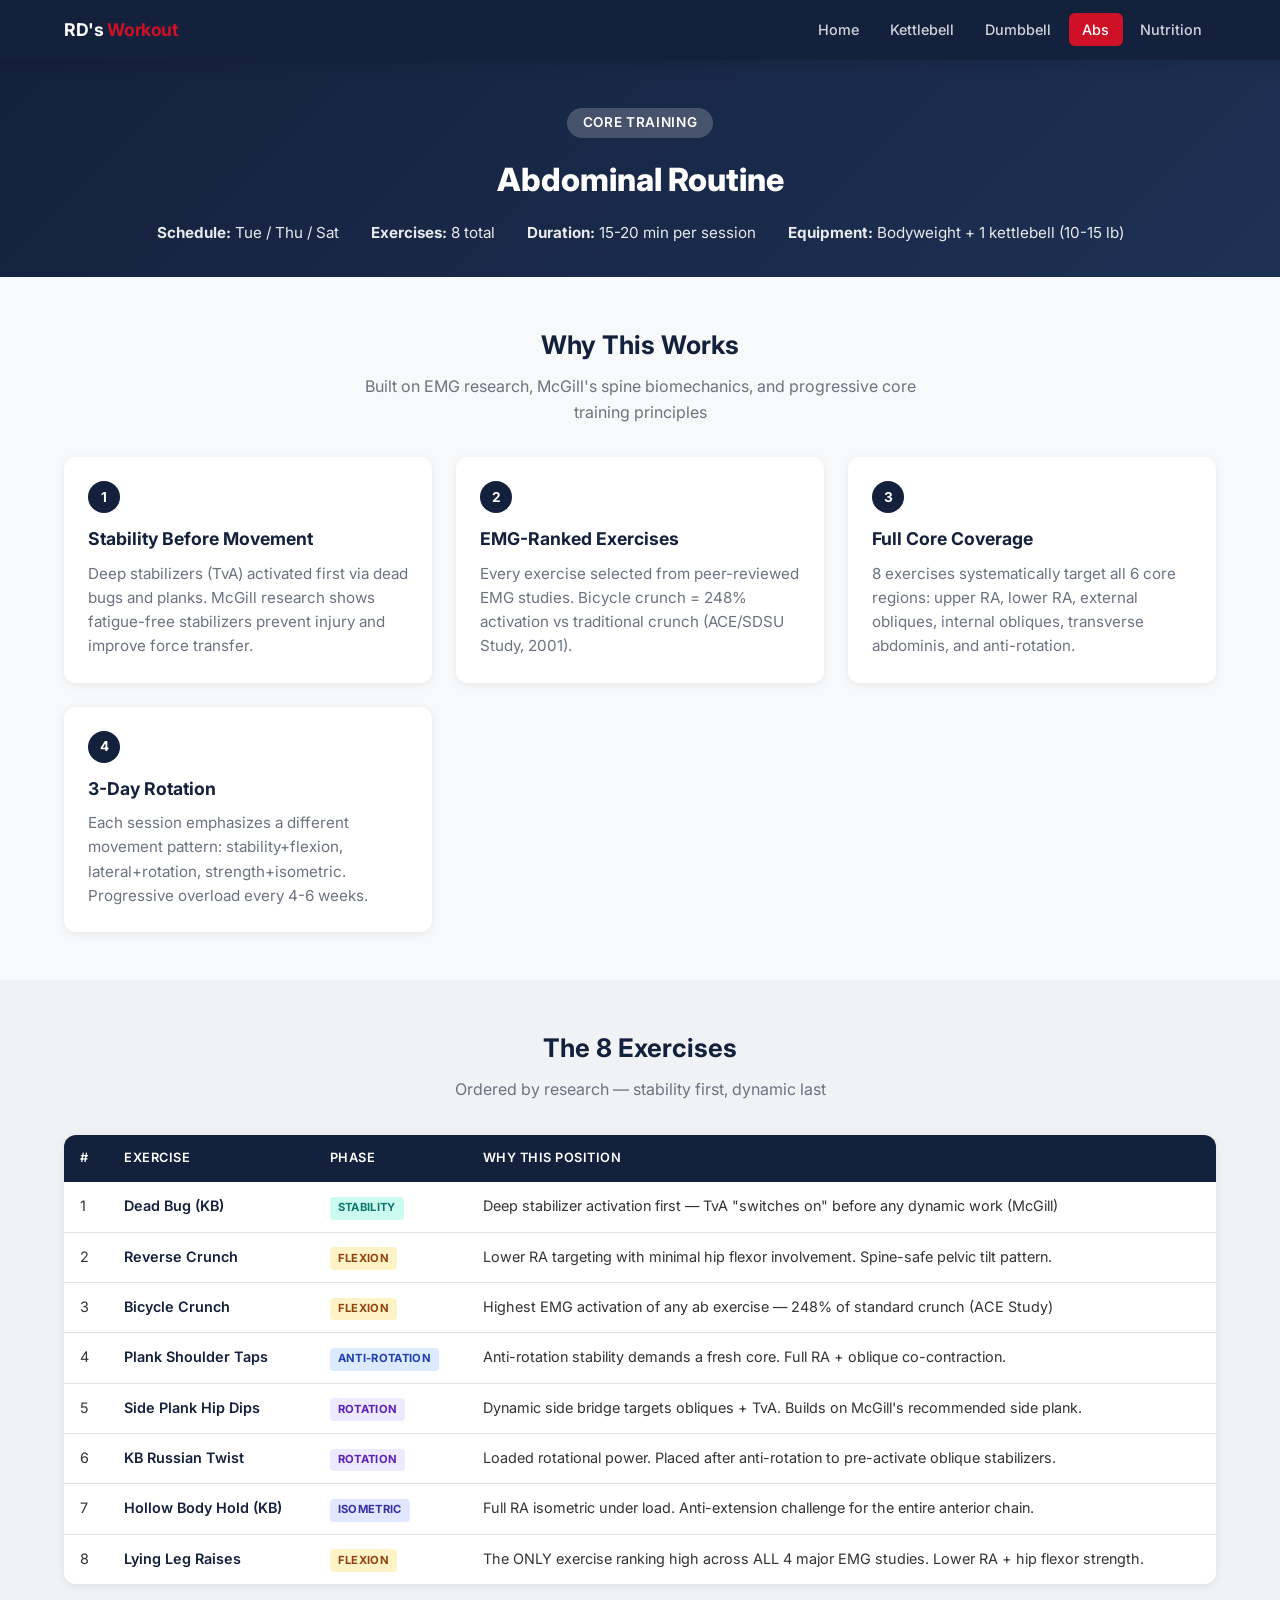
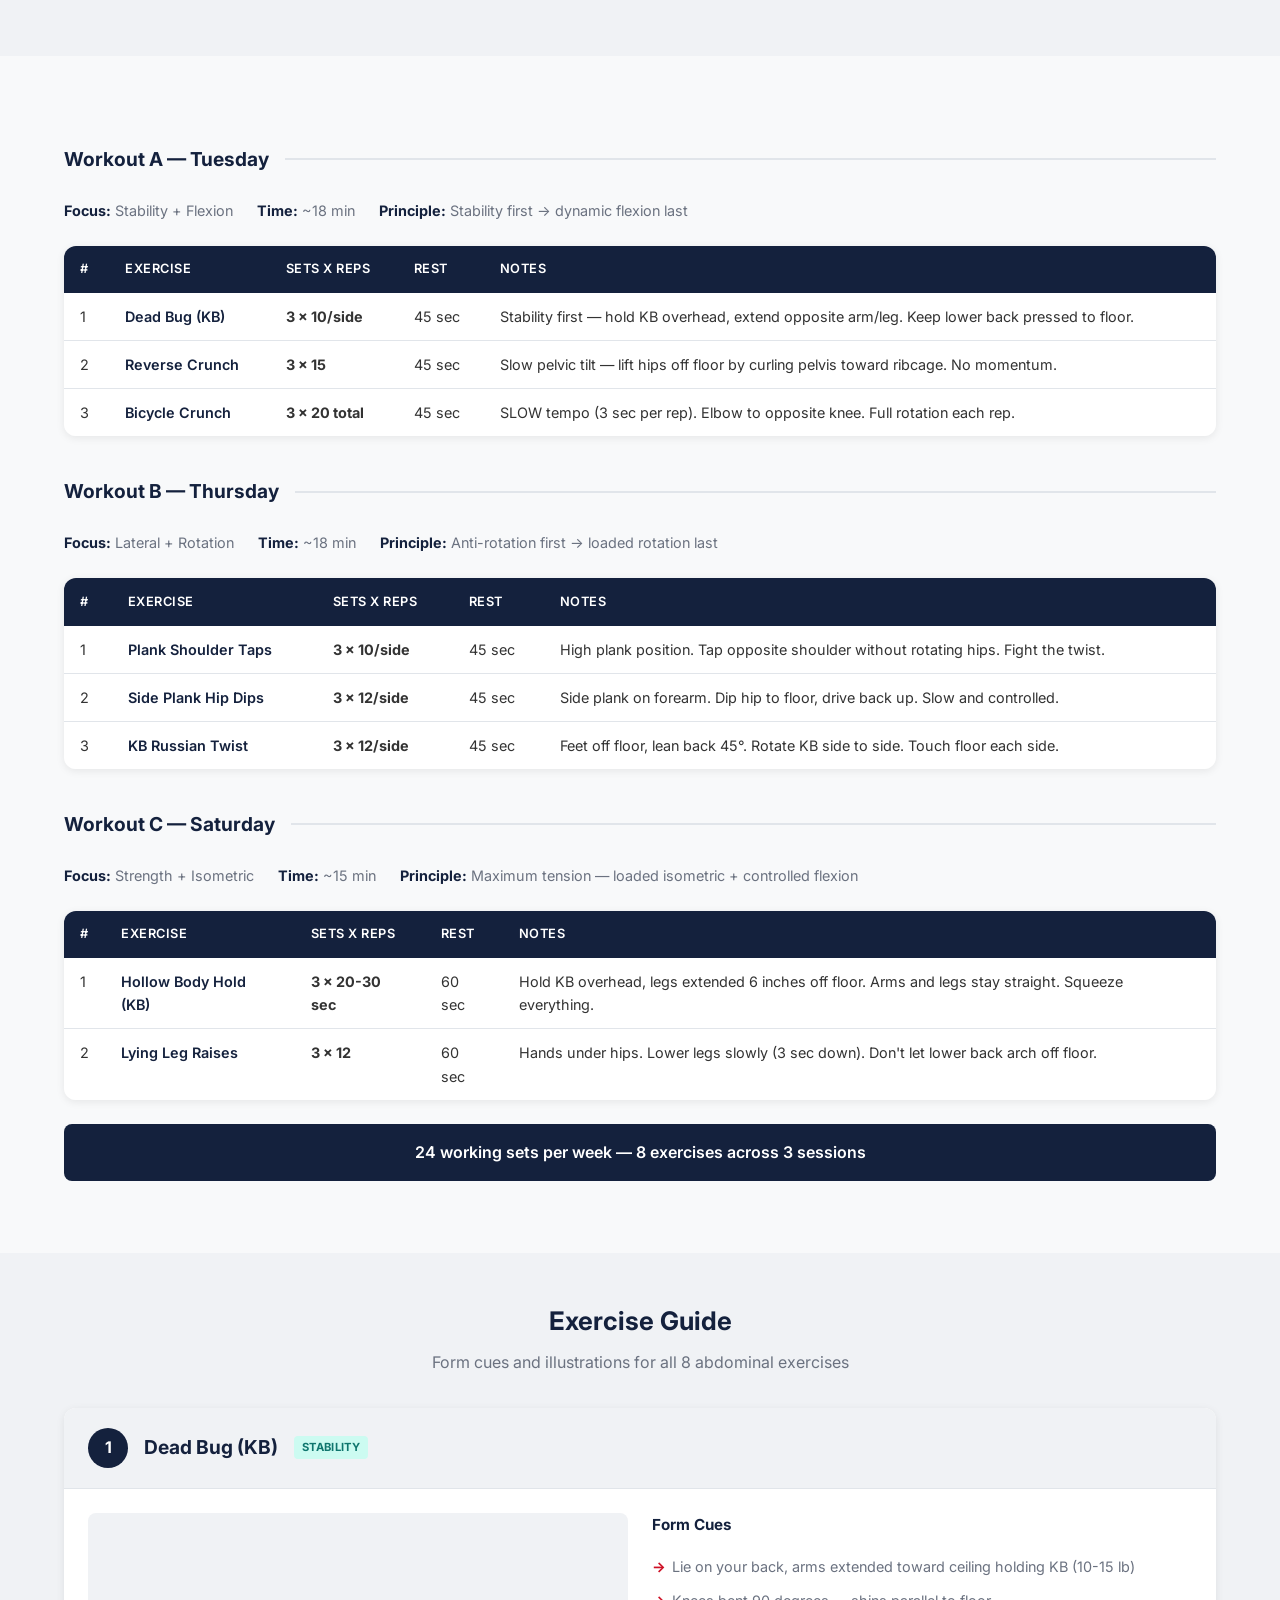
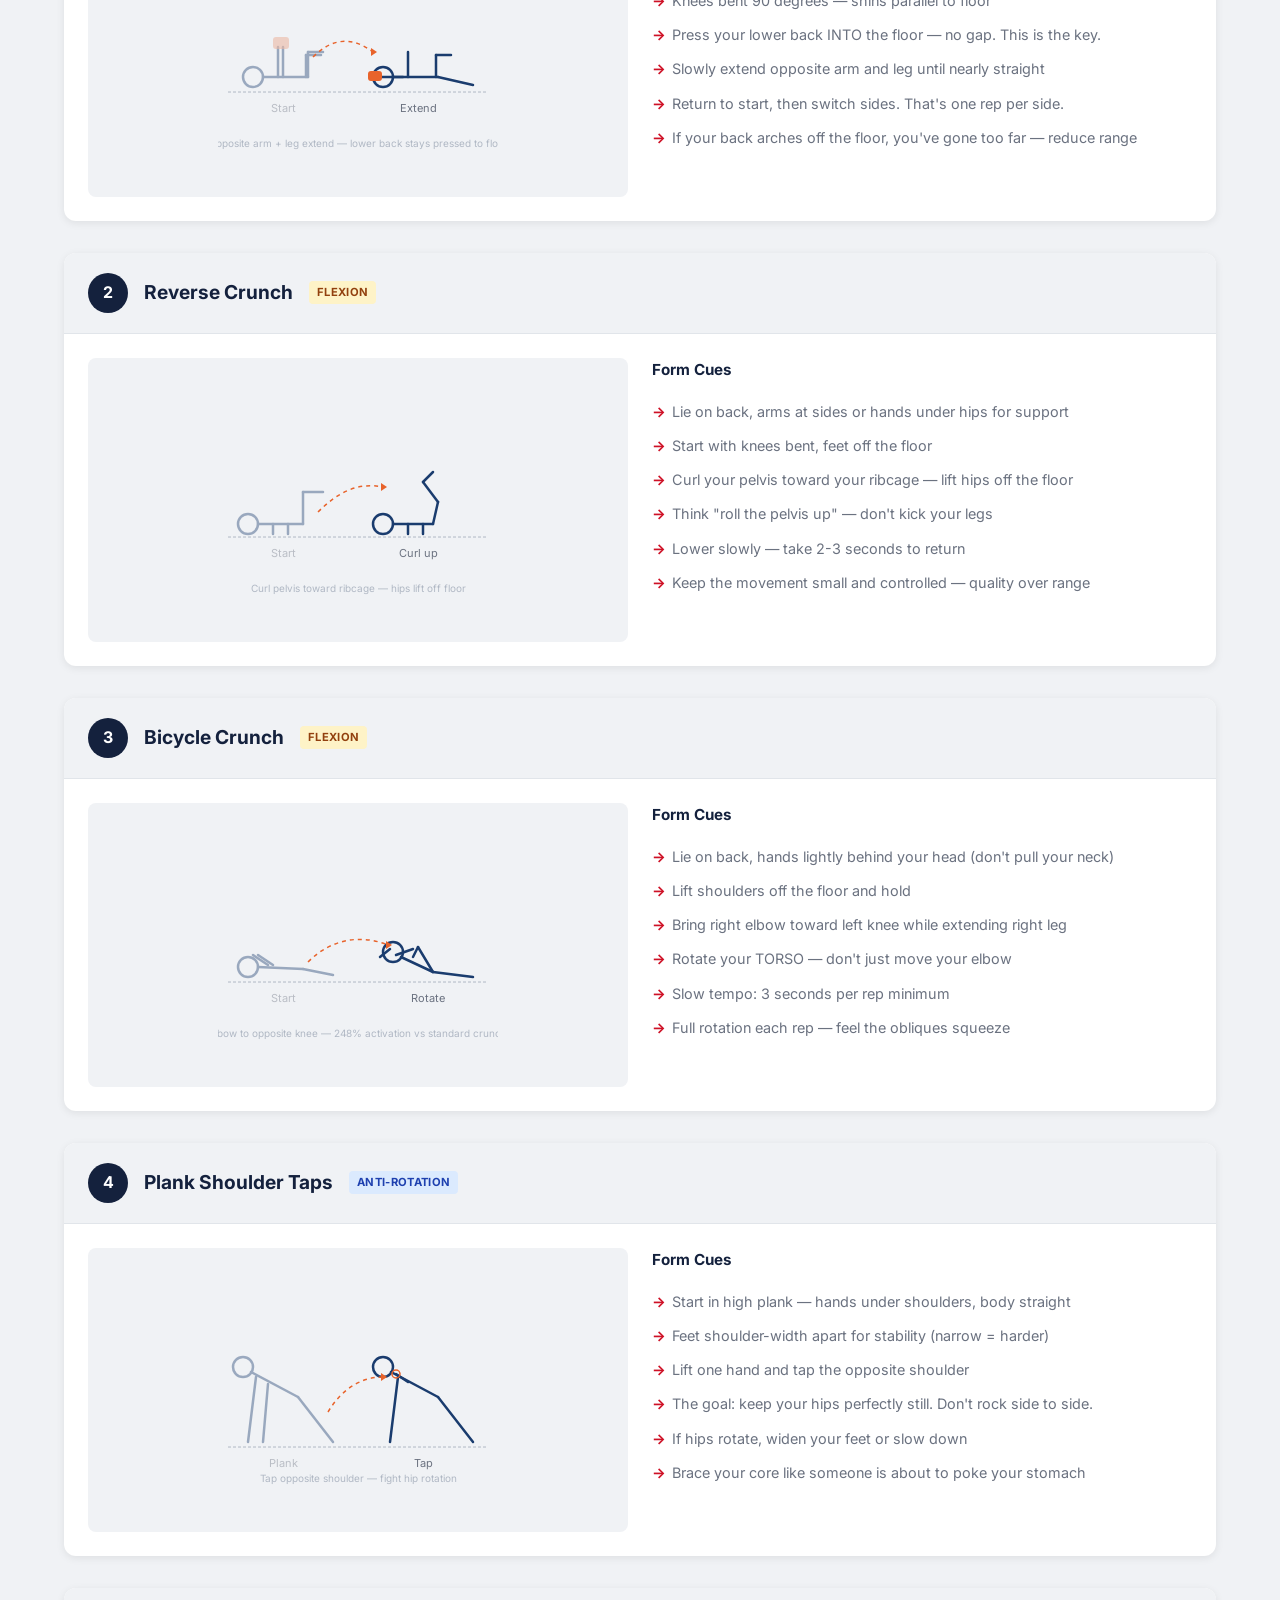
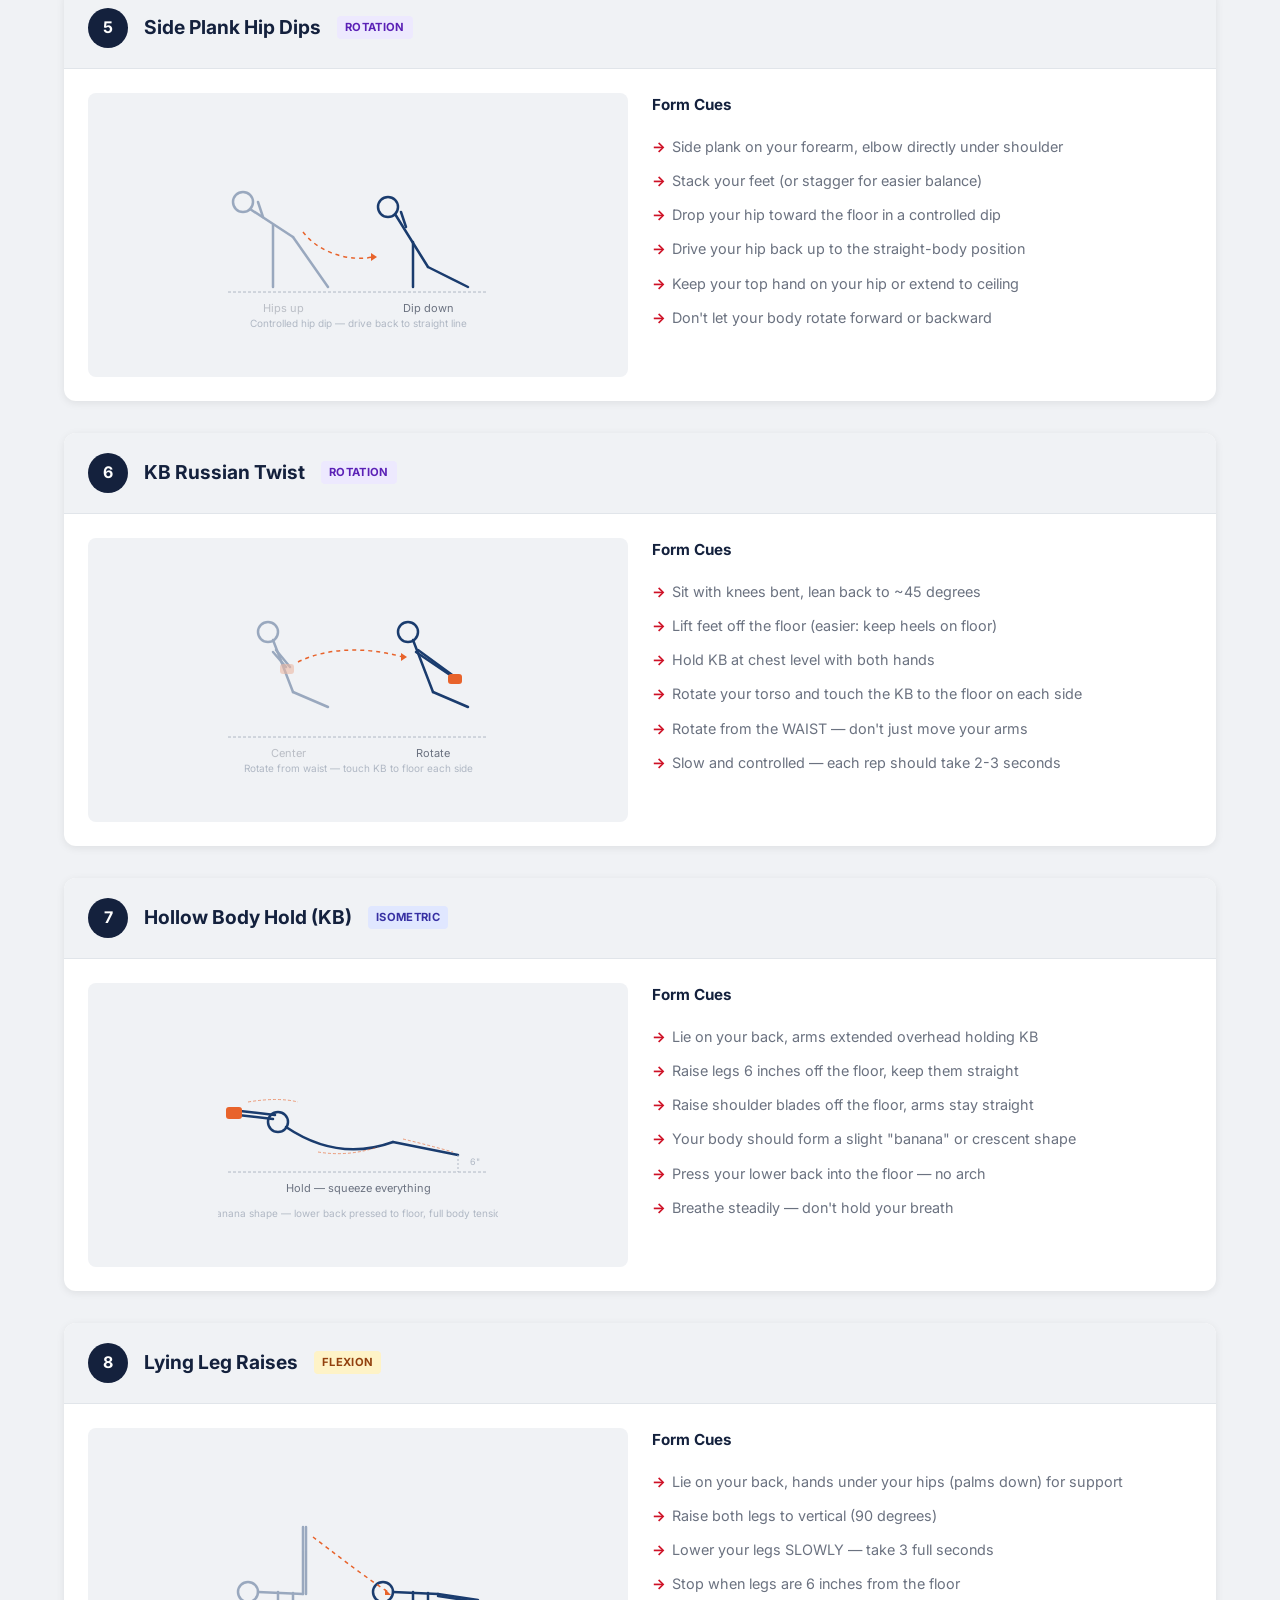
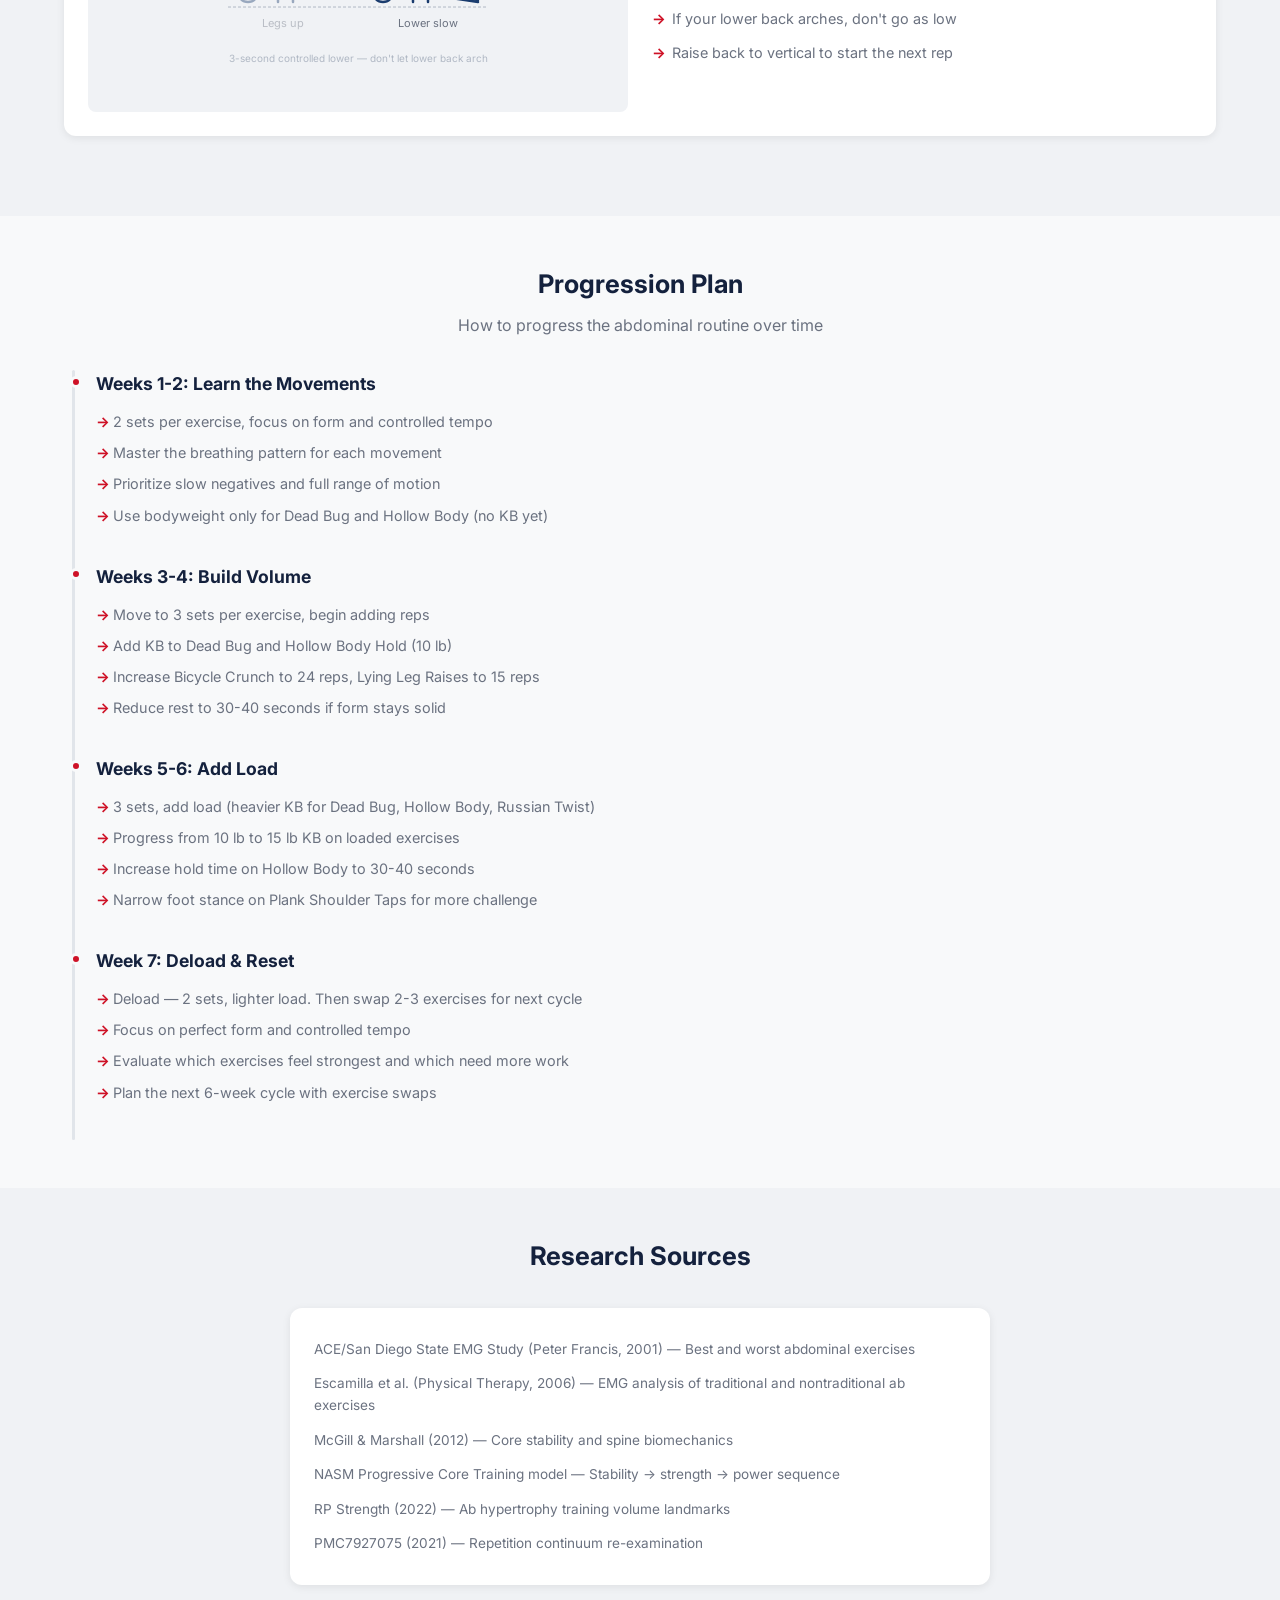
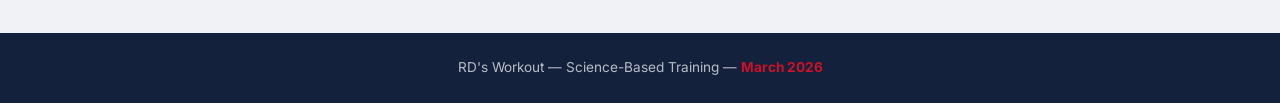
==== commit 707c6ebc: "Add dumbbell program, rebrand to Ole Miss colors, update all pages - 6 new pages: dumbbell overview," ====
--- a/abs.html
+++ b/abs.html
@@ -40,12 +40,9 @@
       <ul class="nav-links">
         <li><a href="index.html">Home</a></li>
         <li><a href="kettlebell.html">Kettlebell</a></li>
-        <li><a href="monday.html">Mon</a></li>
-        <li><a href="wednesday.html">Wed</a></li>
-        <li><a href="friday.html">Fri</a></li>
-        <li><a href="exercises.html">Exercises</a></li>
-        <li><a href="progression.html">Progression</a></li>
+        <li><a href="dumbbell.html">Dumbbell</a></li>
         <li><a href="abs.html" class="active">Abs</a></li>
+        <li><a href="nutrition.html">Nutrition</a></li>
       </ul>
       <button class="nav-toggle" aria-label="Toggle navigation" aria-expanded="false">
         <span></span><span></span><span></span>
--- a/css/style.css
+++ b/css/style.css
@@ -3,10 +3,11 @@
    ============================================ */
 
 :root {
-  --navy: #1a3c6e;
-  --navy-light: #2a5298;
-  --orange: #e8632b;
-  --orange-hover: #d4551f;
+  --navy: #14213D;
+  --navy-light: #1e3054;
+  --accent: #CE1126;
+  --accent-hover: #a80e1f;
+  --powder-blue: #006BA6;
   --bg: #f8f9fa;
   --white: #ffffff;
   --gray-50: #f0f2f5;
@@ -33,7 +34,7 @@
 }
 
 a { color: var(--navy); text-decoration: none; transition: color var(--transition); }
-a:hover { color: var(--orange); }
+a:hover { color: var(--accent); }
 
 /* ============================================
    Navigation
@@ -66,7 +67,7 @@
   letter-spacing: -0.02em;
 }
 
-.nav-logo span { color: var(--orange); }
+.nav-logo span { color: var(--accent); }
 
 .nav-links {
   display: flex;
@@ -84,7 +85,7 @@
 }
 
 .nav-links a:hover { color: var(--white); background: rgba(255,255,255,0.1); }
-.nav-links a.active { color: var(--white); background: var(--orange); }
+.nav-links a.active { color: var(--white); background: var(--accent); }
 
 .nav-toggle {
   display: none;
@@ -103,6 +104,41 @@
   transition: all var(--transition);
 }
 
+/* Sub-navigation (KB pages) */
+.subnav {
+  background: var(--gray-50);
+  border-bottom: 1px solid var(--gray-100);
+  position: fixed;
+  top: 60px;
+  left: 0;
+  right: 0;
+  z-index: 999;
+}
+
+.subnav-inner {
+  max-width: 1200px;
+  margin: 0 auto;
+  padding: 0 1.5rem;
+  display: flex;
+  gap: 0.25rem;
+  height: 40px;
+  align-items: center;
+}
+
+.subnav a {
+  color: var(--gray-600);
+  padding: 0.35rem 0.75rem;
+  border-radius: 5px;
+  font-size: 0.82rem;
+  font-weight: 500;
+  transition: all var(--transition);
+}
+
+.subnav a:hover { color: var(--navy); background: var(--gray-100); }
+.subnav a.active { color: var(--white); background: var(--navy); }
+
+.has-subnav main { padding-top: 100px; }
+
 /* ============================================
    Layout
    ============================================ */
@@ -153,7 +189,7 @@
   font-size: 0.95rem;
 }
 
-.hero-meta-item strong { color: var(--orange); }
+.hero-meta-item strong { color: var(--accent); }
 
 /* ============================================
    Day Header (workout pages)
@@ -164,9 +200,12 @@
   text-align: center;
 }
 
-.day-hero.monday { background: linear-gradient(135deg, #1a3c6e 0%, #2a5298 100%); color: white; }
-.day-hero.wednesday { background: linear-gradient(135deg, #b45309 0%, #e8632b 100%); color: white; }
+.day-hero.monday { background: linear-gradient(135deg, #14213D 0%, #1e3054 100%); color: white; }
+.day-hero.wednesday { background: linear-gradient(135deg, #9e0b1c 0%, #CE1126 100%); color: white; }
 .day-hero.friday { background: linear-gradient(135deg, #065f46 0%, #059669 100%); color: white; }
+.day-hero.strength { background: linear-gradient(135deg, #14213D 0%, #1e3054 100%); color: white; }
+.day-hero.hypertrophy { background: linear-gradient(135deg, #9e0b1c 0%, #CE1126 100%); color: white; }
+.day-hero.metabolic { background: linear-gradient(135deg, #004d73 0%, #006BA6 100%); color: white; }
 
 .day-hero h1 { font-size: 2rem; font-weight: 800; margin-bottom: 0.5rem; }
 .day-hero .day-tag {
@@ -266,14 +305,17 @@
 }
 
 .day-card.monday-card { border-top-color: var(--navy); }
-.day-card.wednesday-card { border-top-color: var(--orange); }
+.day-card.wednesday-card { border-top-color: var(--accent); }
 .day-card.friday-card { border-top-color: #059669; }
+.day-card.strength-card { border-top-color: var(--navy); }
+.day-card.hypertrophy-card { border-top-color: var(--accent); }
+.day-card.metabolic-card { border-top-color: var(--powder-blue); }
 
 .day-card h3 { font-size: 1.2rem; margin-bottom: 0.25rem; }
 .day-card .day-label { color: var(--gray-600); font-size: 0.85rem; text-transform: uppercase; letter-spacing: 0.05em; font-weight: 600; margin-bottom: 0.75rem; }
 .day-card ul { list-style: none; text-align: left; margin: 1rem 0; }
 .day-card ul li { padding: 0.3rem 0; font-size: 0.9rem; color: var(--gray-600); }
-.day-card ul li::before { content: "→ "; color: var(--orange); font-weight: 700; }
+.day-card ul li::before { content: "→ "; color: var(--accent); font-weight: 700; }
 
 .btn {
   display: inline-block;
@@ -286,8 +328,8 @@
   border: none;
 }
 
-.btn-primary { background: var(--orange); color: var(--white); }
-.btn-primary:hover { background: var(--orange-hover); color: var(--white); }
+.btn-primary { background: var(--accent); color: var(--white); }
+.btn-primary:hover { background: var(--accent-hover); color: var(--white); }
 .btn-outline { border: 2px solid var(--navy); color: var(--navy); background: transparent; }
 .btn-outline:hover { background: var(--navy); color: var(--white); }
 
@@ -353,12 +395,14 @@
 .phase-rotation { background: #ede9fe; color: #5b21b6; }
 .phase-isometric { background: #e0e7ff; color: #3730a3; }
 .phase-anti-rotation { background: #dbeafe; color: #1e40af; }
+.phase-compound-lower { background: #fef3c7; color: #92400e; }
+.phase-finisher { background: #fecaca; color: #991b1b; }
 
 .demo-link {
   display: inline-block;
   margin-top: 0.25rem;
   font-size: 0.8rem;
-  color: var(--orange);
+  color: var(--accent);
   font-weight: 600;
 }
 
@@ -459,7 +503,7 @@
   content: "→";
   position: absolute;
   left: 0;
-  color: var(--orange);
+  color: var(--accent);
   font-weight: 700;
 }
 
@@ -510,7 +554,7 @@
   font-size: 0.9rem;
   color: var(--gray-600);
 }
-.cooldown li::before { content: "• "; color: var(--orange); font-weight: 700; }
+.cooldown li::before { content: "• "; color: var(--accent); font-weight: 700; }
 
 /* ============================================
    Day Navigation
@@ -565,7 +609,7 @@
   width: 12px;
   height: 12px;
   border-radius: 50%;
-  background: var(--orange);
+  background: var(--accent);
   border: 3px solid var(--bg);
 }
 
@@ -581,7 +625,7 @@
   font-size: 0.9rem;
   color: var(--gray-600);
 }
-.timeline-item li::before { content: "→ "; color: var(--orange); font-weight: 700; }
+.timeline-item li::before { content: "→ "; color: var(--accent); font-weight: 700; }
 
 /* ============================================
    Quick Reference
@@ -647,13 +691,13 @@
   font-size: 0.85rem;
 }
 
-footer strong { color: var(--orange); }
+footer strong { color: var(--accent); }
 
 /* ============================================
    Abs Program
    ============================================ */
 
-.day-hero.abs { background: linear-gradient(135deg, #0e7490 0%, #0891b2 100%); color: white; }
+.day-hero.abs { background: linear-gradient(135deg, #14213D 0%, #1e3054 100%); color: white; }
 
 .abs-card { border-top-color: #0891b2; }
 
@@ -696,7 +740,7 @@
 .program-card p { color: var(--gray-600); font-size: 0.95rem; margin-bottom: 1rem; }
 .program-card ul { list-style: none; margin-bottom: 1.5rem; }
 .program-card ul li { padding: 0.3rem 0; font-size: 0.9rem; color: var(--gray-600); }
-.program-card ul li::before { content: "→ "; color: var(--orange); font-weight: 700; }
+.program-card ul li::before { content: "→ "; color: var(--accent); font-weight: 700; }
 
 .week-grid {
   display: grid;
@@ -721,7 +765,8 @@
   margin-bottom: 0.25rem;
 }
 
-.week-day.kb { background: rgba(26,60,110,0.1); color: var(--navy); }
+.week-day.kb { background: rgba(20,33,61,0.1); color: var(--navy); }
+.week-day.db { background: rgba(206,17,38,0.1); color: #9e0b1c; }
 .week-day.abs-day { background: rgba(8,145,178,0.1); color: #0e7490; }
 .week-day.rest { background: var(--gray-50); color: var(--gray-300); }
 
@@ -776,6 +821,10 @@
   }
   .nav-toggle { display: block; }
 
+  .subnav-inner { gap: 0.15rem; overflow-x: auto; }
+  .subnav a { font-size: 0.75rem; padding: 0.3rem 0.5rem; white-space: nowrap; }
+  .has-subnav .nav-links.open { top: 60px; }
+
   .hero h1 { font-size: 1.6rem; }
   .hero-meta { gap: 0.75rem; }
 
@@ -800,3 +849,49 @@
   .section { padding: 2rem 0; }
   .container { padding: 0 1rem; }
 }
+
+/* ============================================
+   Dumbbell Program
+   ============================================ */
+
+.program-card.db-card { border-top-color: var(--accent); }
+
+.superset-label {
+  display: inline-block;
+  padding: 0.15rem 0.5rem;
+  border-radius: 4px;
+  font-size: 0.7rem;
+  font-weight: 700;
+  text-transform: uppercase;
+  letter-spacing: 0.03em;
+  background: var(--accent);
+  color: var(--white);
+  margin-right: 0.5rem;
+}
+
+.circuit-header {
+  background: var(--navy);
+  color: var(--white);
+  padding: 0.6rem 1rem;
+  font-weight: 700;
+  font-size: 0.85rem;
+  text-transform: uppercase;
+  letter-spacing: 0.03em;
+}
+
+.circuit-header.circuit-b { background: #1e3054; }
+.circuit-header.finisher { background: #9e0b1c; }
+
+tbody tr.superset-a { background: rgba(206,17,38,0.03); }
+tbody tr.superset-b { background: rgba(206,17,38,0.06); border-bottom: 2px solid var(--gray-100) !important; }
+
+.tempo-badge {
+  display: inline-block;
+  padding: 0.1rem 0.4rem;
+  border-radius: 3px;
+  font-size: 0.7rem;
+  font-weight: 600;
+  background: var(--gray-50);
+  color: var(--gray-600);
+  font-family: monospace;
+}
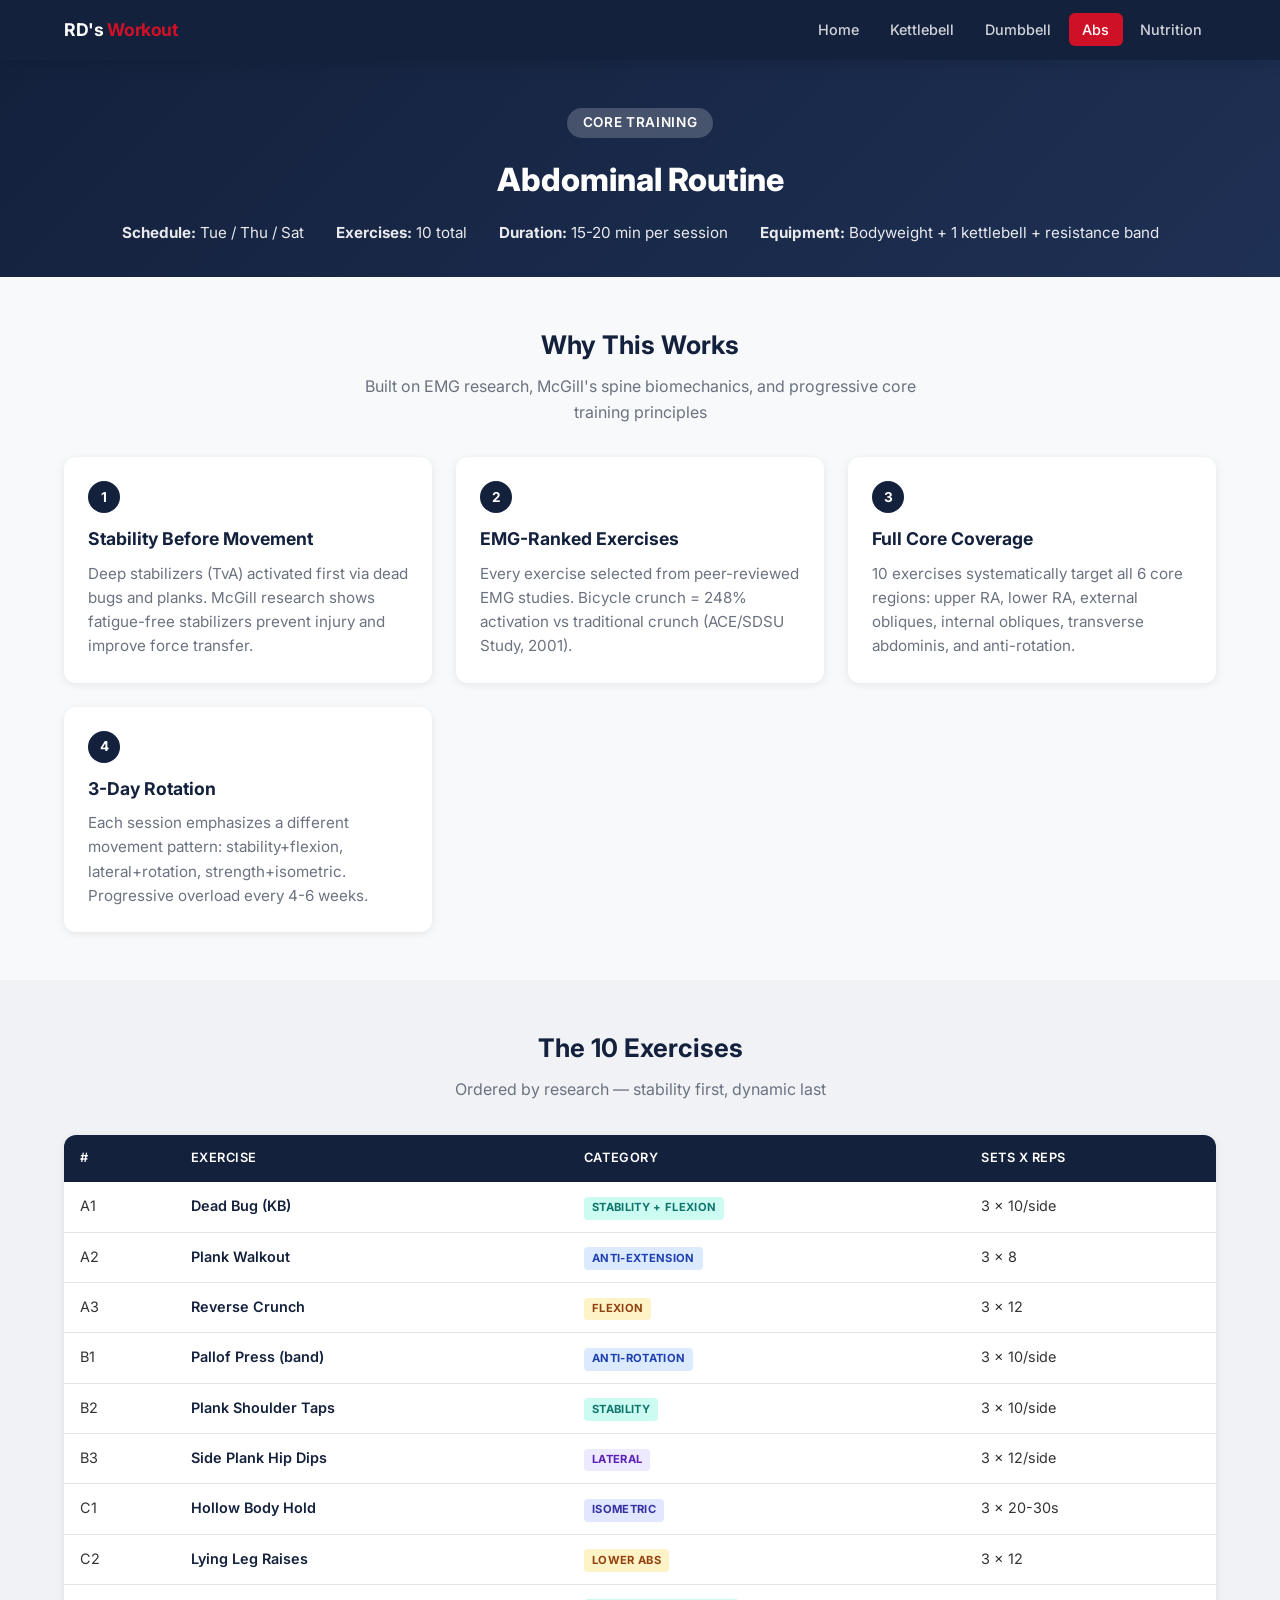
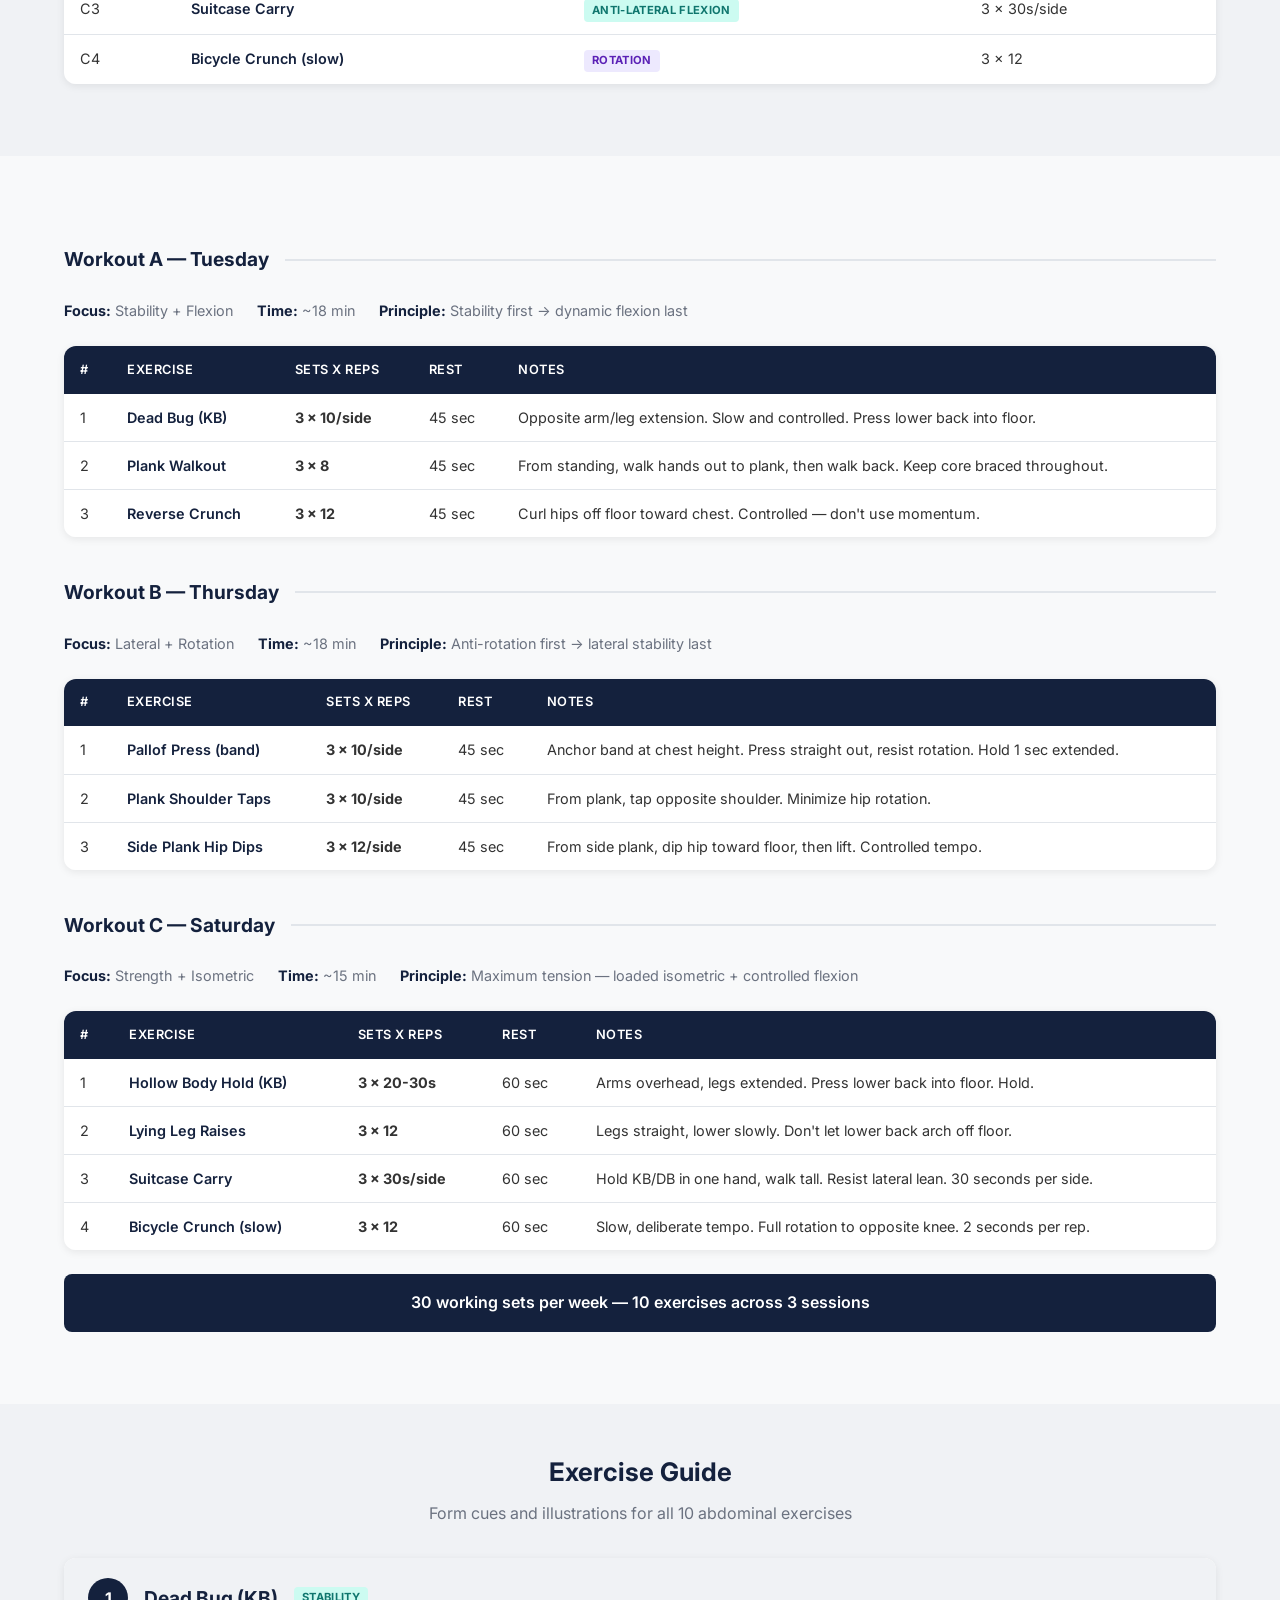
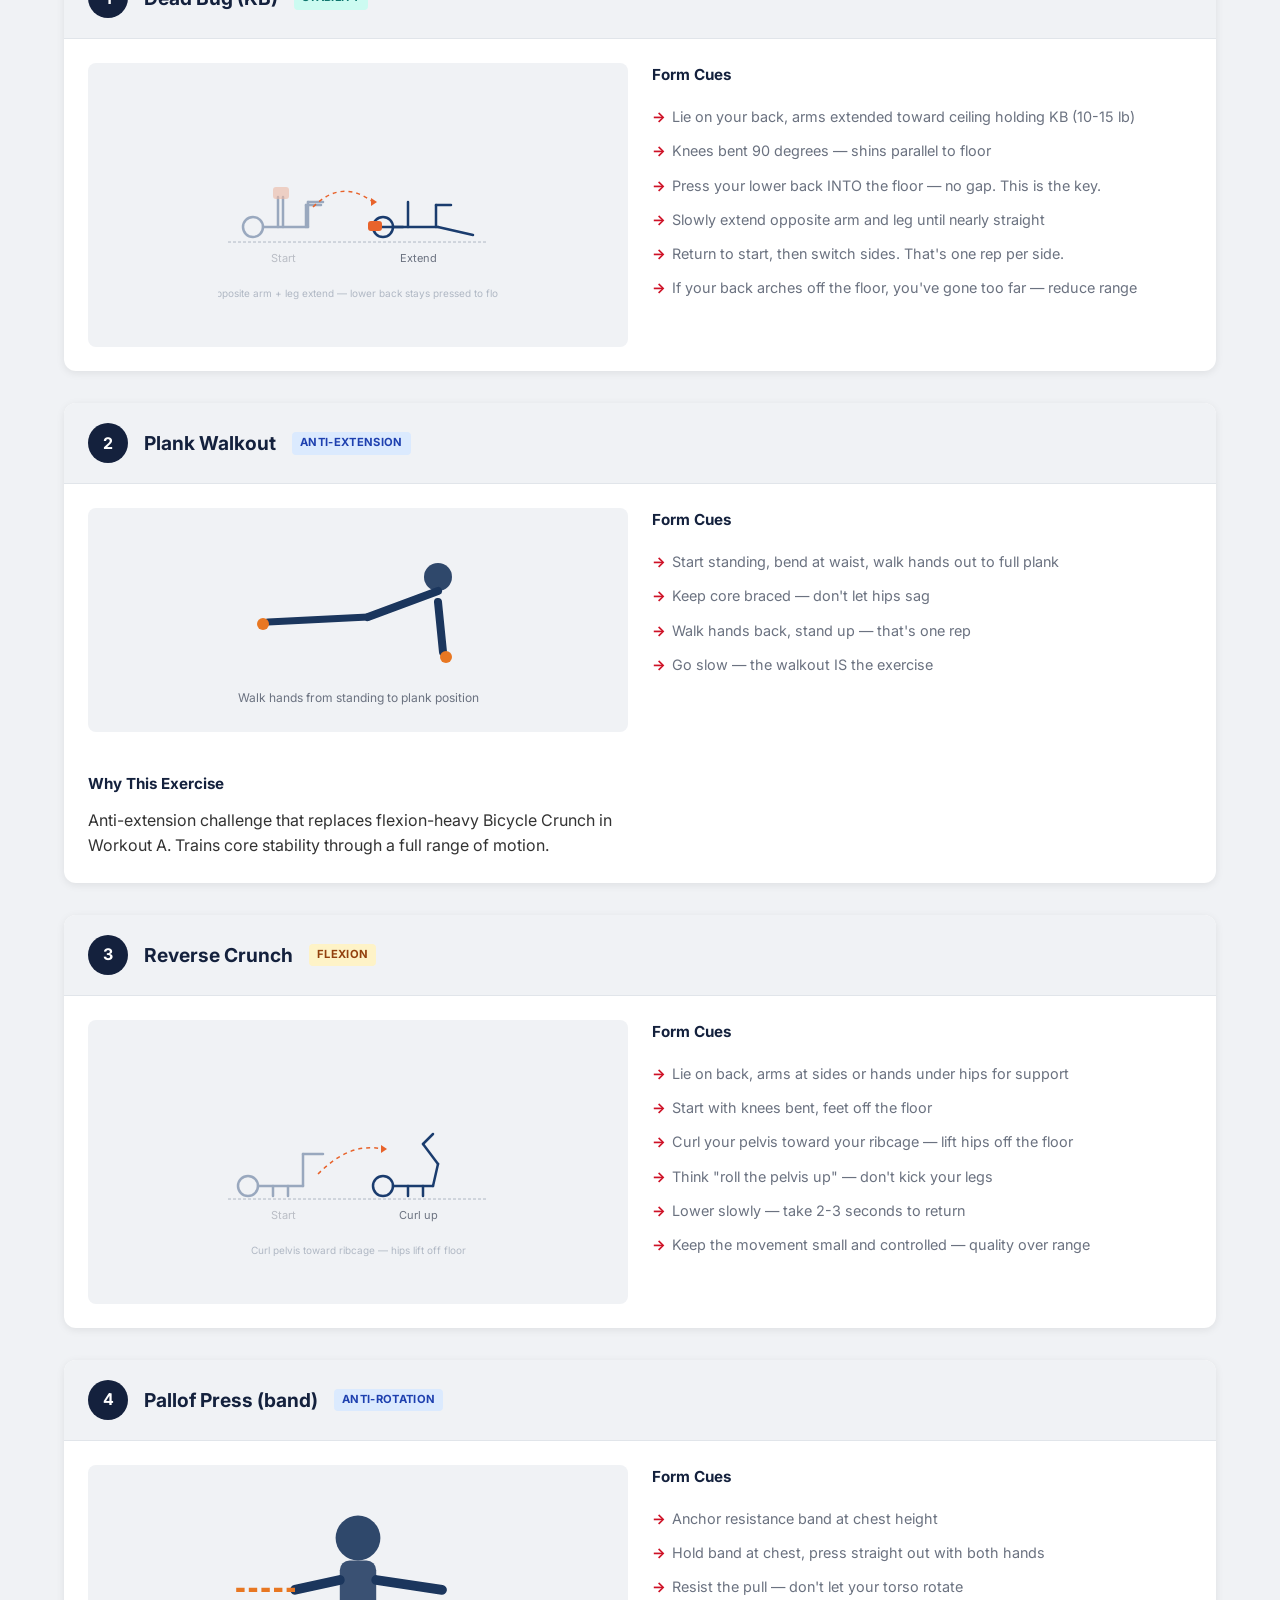
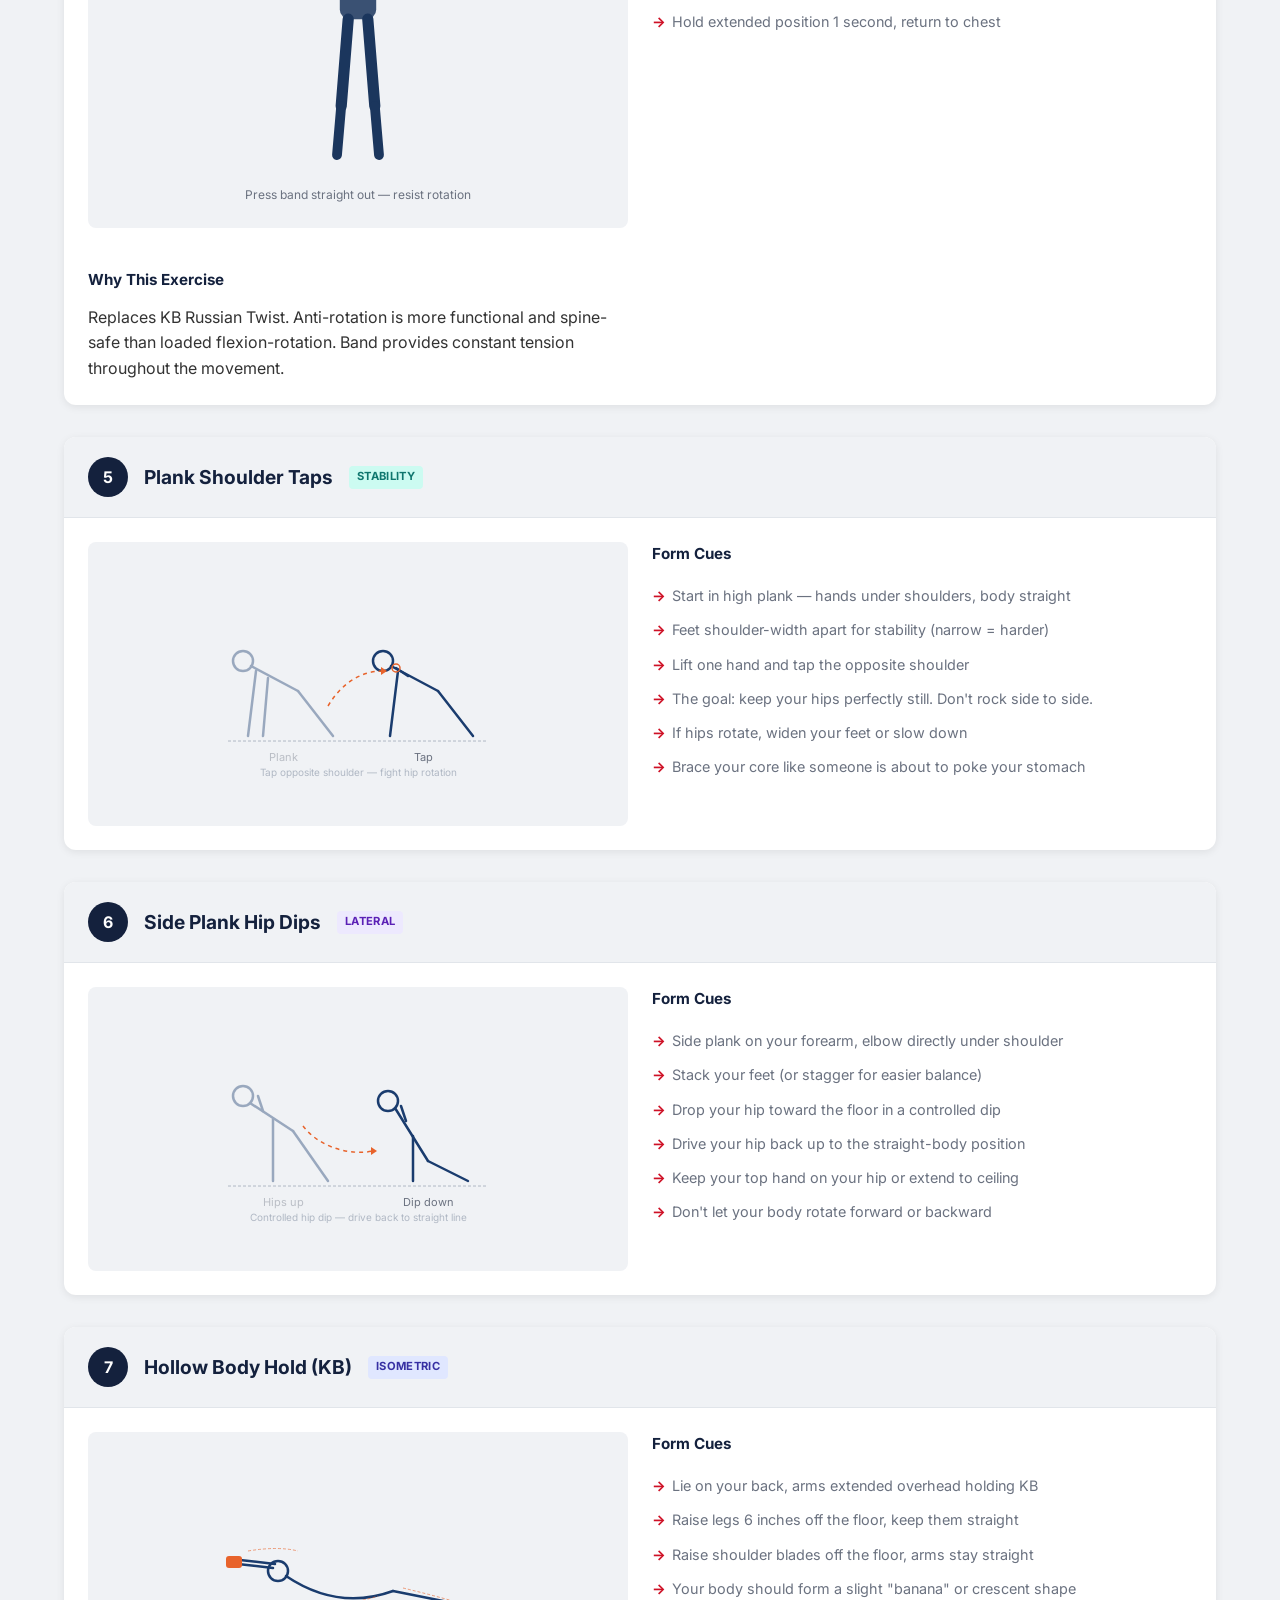
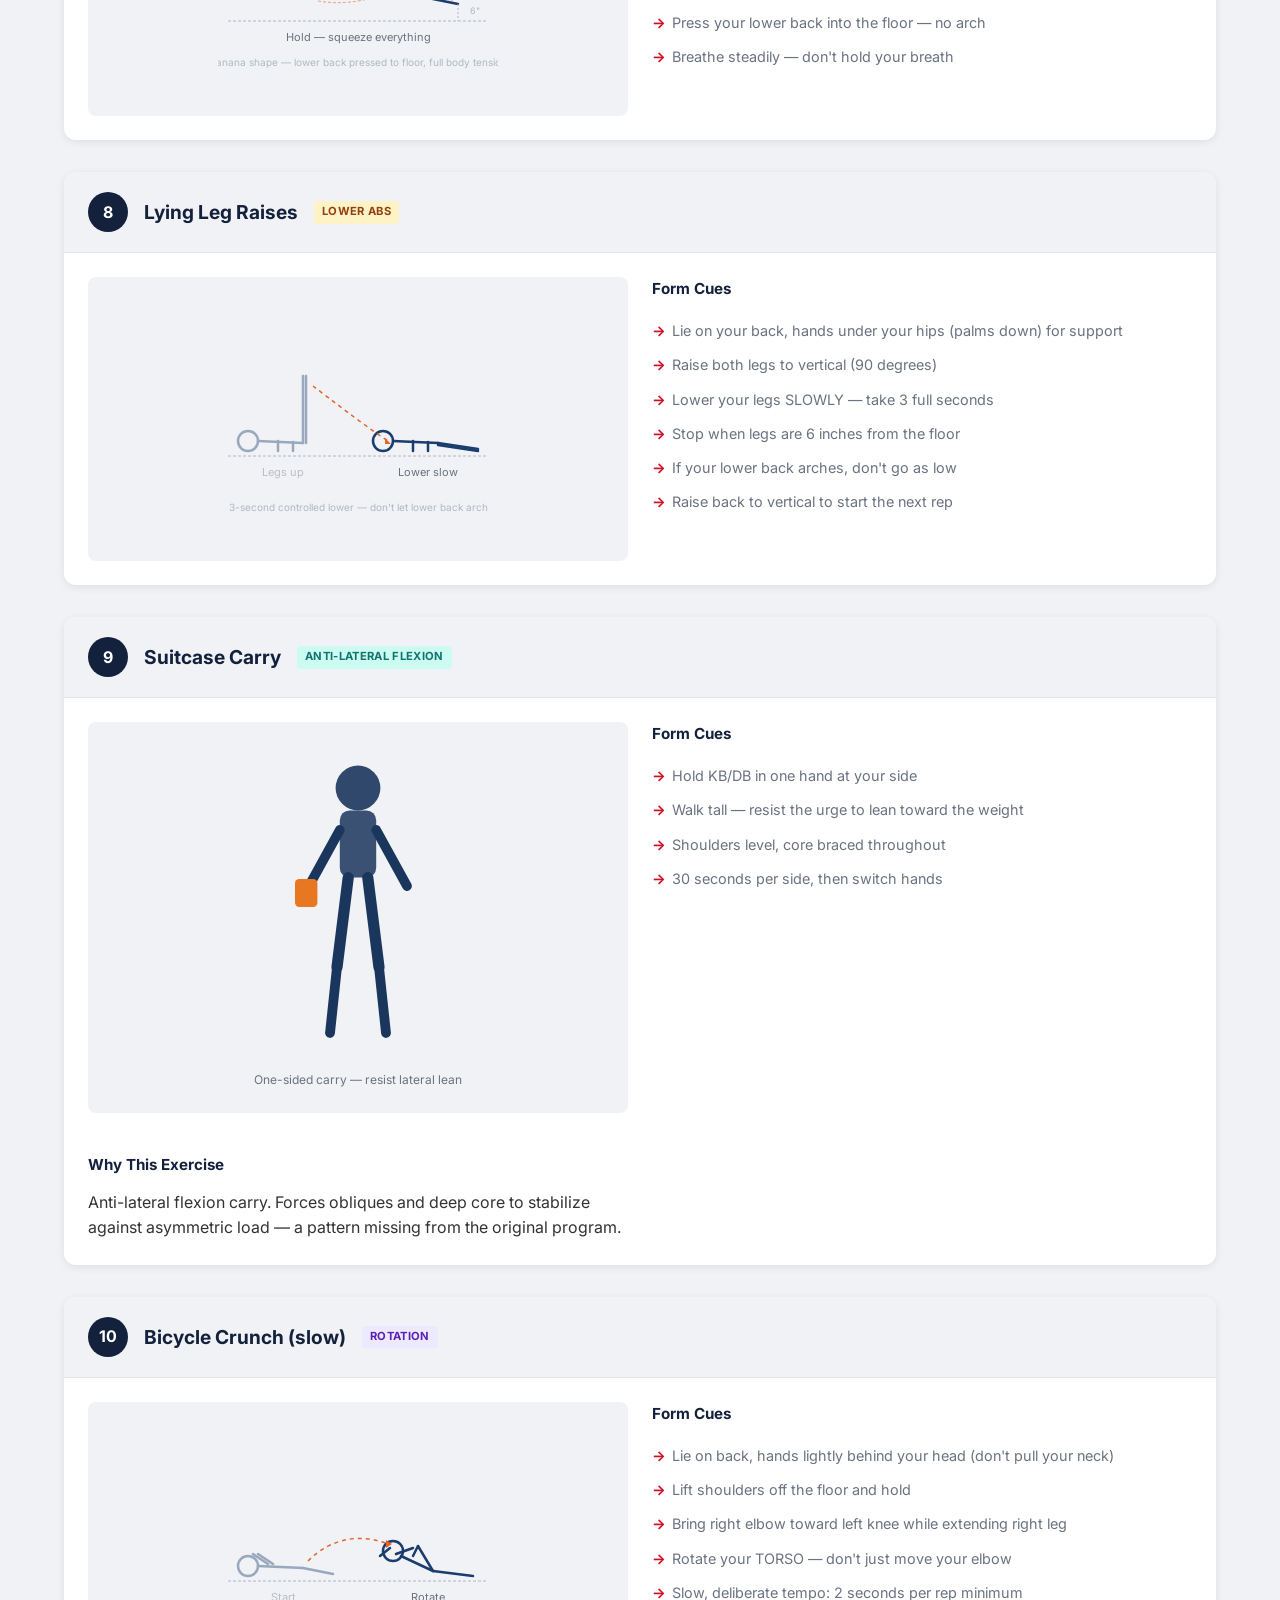
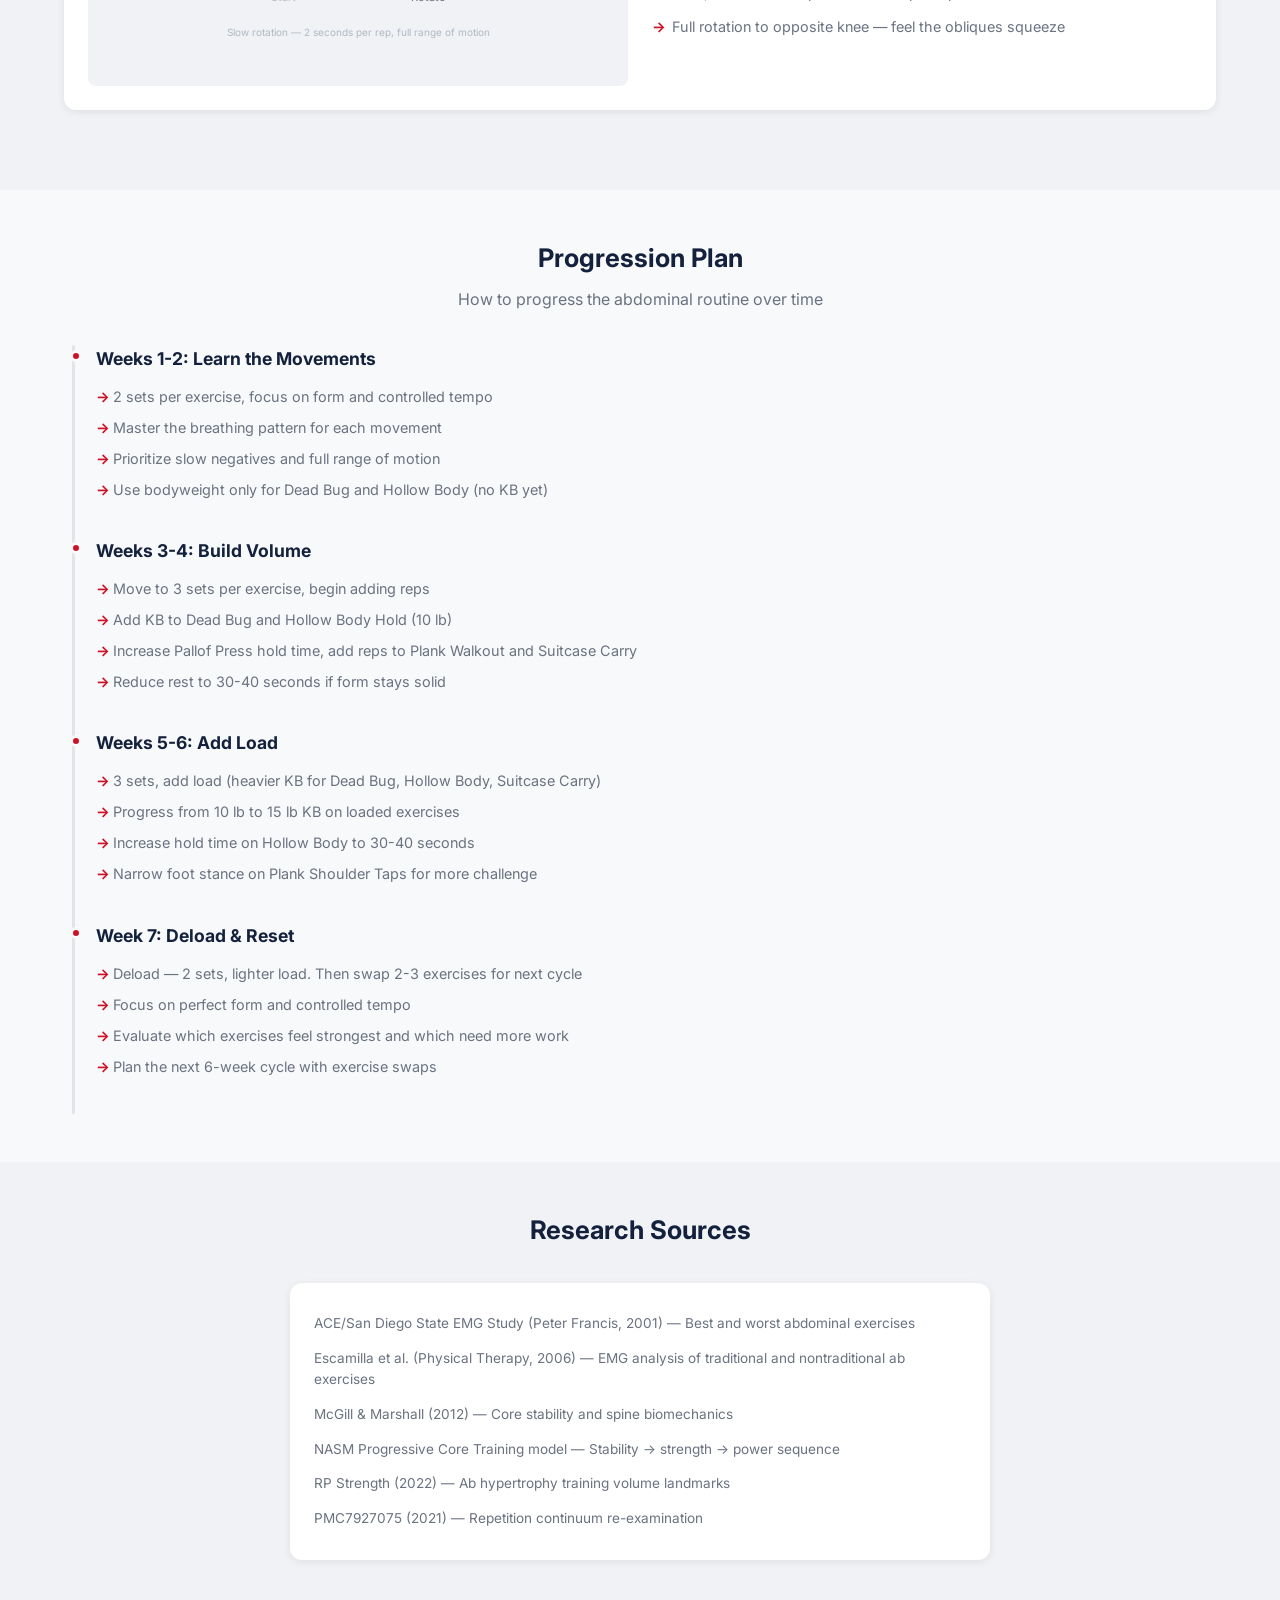
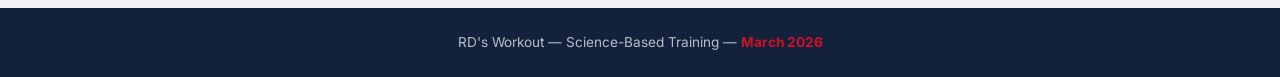
==== commit b0ab3ab0: "Update all programs: reorder KB, rebalance DB, expand Abs KB program: 13 exercises in optimized orde" ====
--- a/abs.html
+++ b/abs.html
@@ -58,9 +58,9 @@
         <h1>Abdominal Routine</h1>
         <div class="day-info">
           <div class="day-info-item"><strong>Schedule:</strong> Tue / Thu / Sat</div>
-          <div class="day-info-item"><strong>Exercises:</strong> 8 total</div>
+          <div class="day-info-item"><strong>Exercises:</strong> 10 total</div>
           <div class="day-info-item"><strong>Duration:</strong> 15-20 min per session</div>
-          <div class="day-info-item"><strong>Equipment:</strong> Bodyweight + 1 kettlebell (10-15 lb)</div>
+          <div class="day-info-item"><strong>Equipment:</strong> Bodyweight + 1 kettlebell + resistance band</div>
         </div>
       </div>
     </section>
@@ -86,7 +86,7 @@
           <div class="card">
             <div class="card-number">3</div>
             <h3>Full Core Coverage</h3>
-            <p>8 exercises systematically target all 6 core regions: upper RA, lower RA, external obliques, internal obliques, transverse abdominis, and anti-rotation.</p>
+            <p>10 exercises systematically target all 6 core regions: upper RA, lower RA, external obliques, internal obliques, transverse abdominis, and anti-rotation.</p>
           </div>
           <div class="card">
             <div class="card-number">4</div>
@@ -97,11 +97,11 @@
       </div>
     </section>
 
-    <!-- The 8 Exercises -->
+    <!-- The 10 Exercises -->
     <section class="section section-alt">
       <div class="container">
         <div class="section-header">
-          <h2>The 8 Exercises</h2>
+          <h2>The 10 Exercises</h2>
           <p>Ordered by research &mdash; stability first, dynamic last</p>
         </div>
         <div class="table-wrap">
@@ -110,58 +110,70 @@
               <tr>
                 <th>#</th>
                 <th>Exercise</th>
-                <th>Phase</th>
-                <th>Why This Position</th>
+                <th>Category</th>
+                <th>Sets x Reps</th>
               </tr>
             </thead>
             <tbody>
               <tr>
-                <td>1</td>
+                <td>A1</td>
                 <td class="exercise-name">Dead Bug (KB)</td>
-                <td><span class="phase-badge phase-stability">Stability</span></td>
-                <td>Deep stabilizer activation first &mdash; TvA "switches on" before any dynamic work (McGill)</td>
-              </tr>
-              <tr>
-                <td>2</td>
+                <td><span class="phase-badge phase-stability">Stability + Flexion</span></td>
+                <td>3 &times; 10/side</td>
+              </tr>
+              <tr>
+                <td>A2</td>
+                <td class="exercise-name">Plank Walkout</td>
+                <td><span class="phase-badge phase-anti-rotation">Anti-Extension</span></td>
+                <td>3 &times; 8</td>
+              </tr>
+              <tr>
+                <td>A3</td>
                 <td class="exercise-name">Reverse Crunch</td>
                 <td><span class="phase-badge phase-flexion">Flexion</span></td>
-                <td>Lower RA targeting with minimal hip flexor involvement. Spine-safe pelvic tilt pattern.</td>
-              </tr>
-              <tr>
-                <td>3</td>
-                <td class="exercise-name">Bicycle Crunch</td>
-                <td><span class="phase-badge phase-flexion">Flexion</span></td>
-                <td>Highest EMG activation of any ab exercise &mdash; 248% of standard crunch (ACE Study)</td>
-              </tr>
-              <tr>
-                <td>4</td>
+                <td>3 &times; 12</td>
+              </tr>
+              <tr>
+                <td>B1</td>
+                <td class="exercise-name">Pallof Press (band)</td>
+                <td><span class="phase-badge phase-anti-rotation">Anti-Rotation</span></td>
+                <td>3 &times; 10/side</td>
+              </tr>
+              <tr>
+                <td>B2</td>
                 <td class="exercise-name">Plank Shoulder Taps</td>
-                <td><span class="phase-badge phase-anti-rotation">Anti-Rotation</span></td>
-                <td>Anti-rotation stability demands a fresh core. Full RA + oblique co-contraction.</td>
-              </tr>
-              <tr>
-                <td>5</td>
+                <td><span class="phase-badge phase-stability">Stability</span></td>
+                <td>3 &times; 10/side</td>
+              </tr>
+              <tr>
+                <td>B3</td>
                 <td class="exercise-name">Side Plank Hip Dips</td>
+                <td><span class="phase-badge phase-rotation">Lateral</span></td>
+                <td>3 &times; 12/side</td>
+              </tr>
+              <tr>
+                <td>C1</td>
+                <td class="exercise-name">Hollow Body Hold</td>
+                <td><span class="phase-badge phase-isometric">Isometric</span></td>
+                <td>3 &times; 20-30s</td>
+              </tr>
+              <tr>
+                <td>C2</td>
+                <td class="exercise-name">Lying Leg Raises</td>
+                <td><span class="phase-badge phase-flexion">Lower Abs</span></td>
+                <td>3 &times; 12</td>
+              </tr>
+              <tr>
+                <td>C3</td>
+                <td class="exercise-name">Suitcase Carry</td>
+                <td><span class="phase-badge phase-stability">Anti-Lateral Flexion</span></td>
+                <td>3 &times; 30s/side</td>
+              </tr>
+              <tr>
+                <td>C4</td>
+                <td class="exercise-name">Bicycle Crunch (slow)</td>
                 <td><span class="phase-badge phase-rotation">Rotation</span></td>
-                <td>Dynamic side bridge targets obliques + TvA. Builds on McGill's recommended side plank.</td>
-              </tr>
-              <tr>
-                <td>6</td>
-                <td class="exercise-name">KB Russian Twist</td>
-                <td><span class="phase-badge phase-rotation">Rotation</span></td>
-                <td>Loaded rotational power. Placed after anti-rotation to pre-activate oblique stabilizers.</td>
-              </tr>
-              <tr>
-                <td>7</td>
-                <td class="exercise-name">Hollow Body Hold (KB)</td>
-                <td><span class="phase-badge phase-isometric">Isometric</span></td>
-                <td>Full RA isometric under load. Anti-extension challenge for the entire anterior chain.</td>
-              </tr>
-              <tr>
-                <td>8</td>
-                <td class="exercise-name">Lying Leg Raises</td>
-                <td><span class="phase-badge phase-flexion">Flexion</span></td>
-                <td>The ONLY exercise ranking high across ALL 4 major EMG studies. Lower RA + hip flexor strength.</td>
+                <td>3 &times; 12</td>
               </tr>
             </tbody>
           </table>
@@ -195,21 +207,21 @@
                 <td class="exercise-name">Dead Bug (KB)</td>
                 <td><strong>3 x 10/side</strong></td>
                 <td>45 sec</td>
-                <td>Stability first &mdash; hold KB overhead, extend opposite arm/leg. Keep lower back pressed to floor.</td>
+                <td>Opposite arm/leg extension. Slow and controlled. Press lower back into floor.</td>
               </tr>
               <tr>
                 <td>2</td>
+                <td class="exercise-name">Plank Walkout</td>
+                <td><strong>3 x 8</strong></td>
+                <td>45 sec</td>
+                <td>From standing, walk hands out to plank, then walk back. Keep core braced throughout.</td>
+              </tr>
+              <tr>
+                <td>3</td>
                 <td class="exercise-name">Reverse Crunch</td>
-                <td><strong>3 x 15</strong></td>
+                <td><strong>3 x 12</strong></td>
                 <td>45 sec</td>
-                <td>Slow pelvic tilt &mdash; lift hips off floor by curling pelvis toward ribcage. No momentum.</td>
-              </tr>
-              <tr>
-                <td>3</td>
-                <td class="exercise-name">Bicycle Crunch</td>
-                <td><strong>3 x 20 total</strong></td>
-                <td>45 sec</td>
-                <td>SLOW tempo (3 sec per rep). Elbow to opposite knee. Full rotation each rep.</td>
+                <td>Curl hips off floor toward chest. Controlled &mdash; don't use momentum.</td>
               </tr>
             </tbody>
           </table>
@@ -220,7 +232,7 @@
         <div class="workout-meta">
           <div><strong>Focus:</strong> Lateral + Rotation</div>
           <div><strong>Time:</strong> ~18 min</div>
-          <div><strong>Principle:</strong> Anti-rotation first &rarr; loaded rotation last</div>
+          <div><strong>Principle:</strong> Anti-rotation first &rarr; lateral stability last</div>
         </div>
         <div class="table-wrap">
           <table>
@@ -236,24 +248,24 @@
             <tbody>
               <tr>
                 <td>1</td>
+                <td class="exercise-name">Pallof Press (band)</td>
+                <td><strong>3 x 10/side</strong></td>
+                <td>45 sec</td>
+                <td>Anchor band at chest height. Press straight out, resist rotation. Hold 1 sec extended.</td>
+              </tr>
+              <tr>
+                <td>2</td>
                 <td class="exercise-name">Plank Shoulder Taps</td>
                 <td><strong>3 x 10/side</strong></td>
                 <td>45 sec</td>
-                <td>High plank position. Tap opposite shoulder without rotating hips. Fight the twist.</td>
-              </tr>
-              <tr>
-                <td>2</td>
+                <td>From plank, tap opposite shoulder. Minimize hip rotation.</td>
+              </tr>
+              <tr>
+                <td>3</td>
                 <td class="exercise-name">Side Plank Hip Dips</td>
                 <td><strong>3 x 12/side</strong></td>
                 <td>45 sec</td>
-                <td>Side plank on forearm. Dip hip to floor, drive back up. Slow and controlled.</td>
-              </tr>
-              <tr>
-                <td>3</td>
-                <td class="exercise-name">KB Russian Twist</td>
-                <td><strong>3 x 12/side</strong></td>
-                <td>45 sec</td>
-                <td>Feet off floor, lean back 45&deg;. Rotate KB side to side. Touch floor each side.</td>
+                <td>From side plank, dip hip toward floor, then lift. Controlled tempo.</td>
               </tr>
             </tbody>
           </table>
@@ -281,22 +293,36 @@
               <tr>
                 <td>1</td>
                 <td class="exercise-name">Hollow Body Hold (KB)</td>
-                <td><strong>3 x 20-30 sec</strong></td>
+                <td><strong>3 x 20-30s</strong></td>
                 <td>60 sec</td>
-                <td>Hold KB overhead, legs extended 6 inches off floor. Arms and legs stay straight. Squeeze everything.</td>
+                <td>Arms overhead, legs extended. Press lower back into floor. Hold.</td>
               </tr>
               <tr>
                 <td>2</td>
                 <td class="exercise-name">Lying Leg Raises</td>
                 <td><strong>3 x 12</strong></td>
                 <td>60 sec</td>
-                <td>Hands under hips. Lower legs slowly (3 sec down). Don't let lower back arch off floor.</td>
+                <td>Legs straight, lower slowly. Don't let lower back arch off floor.</td>
+              </tr>
+              <tr>
+                <td>3</td>
+                <td class="exercise-name">Suitcase Carry</td>
+                <td><strong>3 x 30s/side</strong></td>
+                <td>60 sec</td>
+                <td>Hold KB/DB in one hand, walk tall. Resist lateral lean. 30 seconds per side.</td>
+              </tr>
+              <tr>
+                <td>4</td>
+                <td class="exercise-name">Bicycle Crunch (slow)</td>
+                <td><strong>3 x 12</strong></td>
+                <td>60 sec</td>
+                <td>Slow, deliberate tempo. Full rotation to opposite knee. 2 seconds per rep.</td>
               </tr>
             </tbody>
           </table>
         </div>
 
-        <div class="total-reps">24 working sets per week &mdash; 8 exercises across 3 sessions</div>
+        <div class="total-reps">30 working sets per week &mdash; 10 exercises across 3 sessions</div>
       </div>
     </section>
 
@@ -305,7 +331,7 @@
       <div class="container">
         <div class="section-header">
           <h2>Exercise Guide</h2>
-          <p>Form cues and illustrations for all 8 abdominal exercises</p>
+          <p>Form cues and illustrations for all 10 abdominal exercises</p>
         </div>
 
         <!-- 1. Dead Bug -->
@@ -377,10 +403,45 @@
           </div>
         </div>
 
-        <!-- 2. Reverse Crunch -->
+        <!-- 2. Plank Walkout (NEW) -->
+        <div class="exercise-card" id="plank-walkout">
+          <div class="exercise-card-header">
+            <div class="exercise-card-num">2</div>
+            <h3>Plank Walkout</h3>
+            <span class="phase-badge phase-anti-rotation">Anti-Extension</span>
+          </div>
+          <div class="exercise-card-body">
+            <div class="exercise-illust">
+              <svg viewBox="0 0 280 140" xmlns="http://www.w3.org/2000/svg">
+                <circle cx="220" cy="45" r="14" fill="#1B365D" opacity="0.9"/>
+                <line x1="220" y1="59" x2="150" y2="85" stroke="#1B365D" stroke-width="8" stroke-linecap="round"/>
+                <line x1="150" y1="85" x2="50" y2="90" stroke="#1B365D" stroke-width="7" stroke-linecap="round"/>
+                <line x1="220" y1="70" x2="225" y2="120" stroke="#1B365D" stroke-width="8" stroke-linecap="round"/>
+                <circle cx="45" cy="92" r="6" fill="#E87722"/>
+                <circle cx="228" cy="125" r="6" fill="#E87722"/>
+              </svg>
+              <div class="illust-label">Walk hands from standing to plank position</div>
+            </div>
+            <div class="form-cues">
+              <h4>Form Cues</h4>
+              <ul>
+                <li>Start standing, bend at waist, walk hands out to full plank</li>
+                <li>Keep core braced &mdash; don't let hips sag</li>
+                <li>Walk hands back, stand up &mdash; that's one rep</li>
+                <li>Go slow &mdash; the walkout IS the exercise</li>
+              </ul>
+            </div>
+            <div class="form-cues" style="margin-top: 1rem;">
+              <h4>Why This Exercise</h4>
+              <p>Anti-extension challenge that replaces flexion-heavy Bicycle Crunch in Workout A. Trains core stability through a full range of motion.</p>
+            </div>
+          </div>
+        </div>
+
+        <!-- 3. Reverse Crunch -->
         <div class="exercise-card" id="reverse-crunch">
           <div class="exercise-card-header">
-            <div class="exercise-card-num">2</div>
+            <div class="exercise-card-num">3</div>
             <h3>Reverse Crunch</h3>
             <span class="phase-badge phase-flexion">Flexion</span>
           </div>
@@ -440,74 +501,50 @@
           </div>
         </div>
 
-        <!-- 3. Bicycle Crunch -->
-        <div class="exercise-card" id="bicycle-crunch">
+        <!-- 4. Pallof Press (NEW) -->
+        <div class="exercise-card" id="pallof-press">
           <div class="exercise-card-header">
-            <div class="exercise-card-num">3</div>
-            <h3>Bicycle Crunch</h3>
-            <span class="phase-badge phase-flexion">Flexion</span>
+            <div class="exercise-card-num">4</div>
+            <h3>Pallof Press (band)</h3>
+            <span class="phase-badge phase-anti-rotation">Anti-Rotation</span>
           </div>
           <div class="exercise-card-body">
             <div class="exercise-illust">
-              <svg viewBox="0 0 280 220" xmlns="http://www.w3.org/2000/svg">
-                <!-- Floor line -->
-                <line x1="10" y1="155" x2="270" y2="155" stroke="#b0b8c4" stroke-width="1" stroke-dasharray="3 2"/>
-                <!-- Start: lying flat -->
-                <g opacity="0.4">
-                  <!-- Head -->
-                  <circle cx="30" cy="140" r="10" fill="none" stroke="#1a3c6e" stroke-width="2.5"/>
-                  <!-- Torso flat -->
-                  <line x1="40" y1="140" x2="85" y2="142" stroke="#1a3c6e" stroke-width="2.5" stroke-linecap="round"/>
-                  <!-- Legs straight -->
-                  <line x1="85" y1="142" x2="115" y2="148" stroke="#1a3c6e" stroke-width="2.5" stroke-linecap="round"/>
-                  <!-- Arms behind head -->
-                  <line x1="50" y1="138" x2="35" y2="128" stroke="#1a3c6e" stroke-width="2.5" stroke-linecap="round"/>
-                  <line x1="55" y1="138" x2="40" y2="128" stroke="#1a3c6e" stroke-width="2.5" stroke-linecap="round"/>
-                  <text x="65" y="175" text-anchor="middle" font-size="11" fill="#6b7280">Start</text>
-                </g>
-                <!-- End: torso rotated, right elbow to left knee, right leg extended -->
-                <g>
-                  <!-- Head (lifted and rotated) -->
-                  <circle cx="175" cy="125" r="10" fill="none" stroke="#1a3c6e" stroke-width="2.5"/>
-                  <!-- Torso (angled up, rotated) -->
-                  <line x1="183" y1="130" x2="215" y2="145" stroke="#1a3c6e" stroke-width="2.5" stroke-linecap="round"/>
-                  <!-- Left leg: knee bent toward chest -->
-                  <line x1="215" y1="145" x2="200" y2="120" stroke="#1a3c6e" stroke-width="2.5" stroke-linecap="round"/>
-                  <line x1="200" y1="120" x2="195" y2="130" stroke="#1a3c6e" stroke-width="2.5" stroke-linecap="round"/>
-                  <!-- Right leg: extended out -->
-                  <line x1="215" y1="145" x2="255" y2="150" stroke="#1a3c6e" stroke-width="2.5" stroke-linecap="round"/>
-                  <!-- Right elbow reaching toward left knee -->
-                  <line x1="178" y1="128" x2="195" y2="122" stroke="#1a3c6e" stroke-width="2.5" stroke-linecap="round"/>
-                  <!-- Left arm behind head -->
-                  <line x1="172" y1="122" x2="162" y2="130" stroke="#1a3c6e" stroke-width="2.5" stroke-linecap="round"/>
-                  <text x="210" y="175" text-anchor="middle" font-size="11" fill="#6b7280">Rotate</text>
-                </g>
-                <!-- Rotation arrow -->
-                <path d="M 90 135 C 115 110 145 108 170 118" fill="none" stroke="#e8632b" stroke-width="1.5" stroke-dasharray="4"/>
-                <polygon points="168,114 174,118 168,122" fill="#e8632b"/>
-                <text x="140" y="210" text-anchor="middle" font-size="10" fill="#b0b8c4">Elbow to opposite knee &mdash; 248% activation vs standard crunch</text>
+              <svg viewBox="0 0 200 200" xmlns="http://www.w3.org/2000/svg">
+                <circle cx="100" cy="35" r="16" fill="#1B365D" opacity="0.9"/>
+                <rect x="87" y="51" width="26" height="42" rx="7" fill="#1B365D" opacity="0.85"/>
+                <line x1="87" y1="65" x2="55" y2="72" stroke="#1B365D" stroke-width="7" stroke-linecap="round"/>
+                <line x1="113" y1="65" x2="160" y2="72" stroke="#1B365D" stroke-width="7" stroke-linecap="round"/>
+                <line x1="55" y1="72" x2="10" y2="72" stroke="#E87722" stroke-width="3" stroke-dasharray="6,3"/>
+                <line x1="93" y1="93" x2="88" y2="155" stroke="#1B365D" stroke-width="8" stroke-linecap="round"/>
+                <line x1="107" y1="93" x2="112" y2="155" stroke="#1B365D" stroke-width="8" stroke-linecap="round"/>
+                <line x1="88" y1="155" x2="85" y2="190" stroke="#1B365D" stroke-width="7" stroke-linecap="round"/>
+                <line x1="112" y1="155" x2="115" y2="190" stroke="#1B365D" stroke-width="7" stroke-linecap="round"/>
               </svg>
+              <div class="illust-label">Press band straight out &mdash; resist rotation</div>
             </div>
             <div class="form-cues">
               <h4>Form Cues</h4>
               <ul>
-                <li>Lie on back, hands lightly behind your head (don't pull your neck)</li>
-                <li>Lift shoulders off the floor and hold</li>
-                <li>Bring right elbow toward left knee while extending right leg</li>
-                <li>Rotate your TORSO &mdash; don't just move your elbow</li>
-                <li>Slow tempo: 3 seconds per rep minimum</li>
-                <li>Full rotation each rep &mdash; feel the obliques squeeze</li>
+                <li>Anchor resistance band at chest height</li>
+                <li>Hold band at chest, press straight out with both hands</li>
+                <li>Resist the pull &mdash; don't let your torso rotate</li>
+                <li>Hold extended position 1 second, return to chest</li>
               </ul>
             </div>
-          </div>
-        </div>
-
-        <!-- 4. Plank Shoulder Taps -->
+            <div class="form-cues" style="margin-top: 1rem;">
+              <h4>Why This Exercise</h4>
+              <p>Replaces KB Russian Twist. Anti-rotation is more functional and spine-safe than loaded flexion-rotation. Band provides constant tension throughout the movement.</p>
+            </div>
+          </div>
+        </div>
+
+        <!-- 5. Plank Shoulder Taps -->
         <div class="exercise-card" id="plank-shoulder-taps">
           <div class="exercise-card-header">
-            <div class="exercise-card-num">4</div>
+            <div class="exercise-card-num">5</div>
             <h3>Plank Shoulder Taps</h3>
-            <span class="phase-badge phase-anti-rotation">Anti-Rotation</span>
+            <span class="phase-badge phase-stability">Stability</span>
           </div>
           <div class="exercise-card-body">
             <div class="exercise-illust">
@@ -564,12 +601,12 @@
           </div>
         </div>
 
-        <!-- 5. Side Plank Hip Dips -->
+        <!-- 6. Side Plank Hip Dips -->
         <div class="exercise-card" id="side-plank-hip-dips">
           <div class="exercise-card-header">
-            <div class="exercise-card-num">5</div>
+            <div class="exercise-card-num">6</div>
             <h3>Side Plank Hip Dips</h3>
-            <span class="phase-badge phase-rotation">Rotation</span>
+            <span class="phase-badge phase-rotation">Lateral</span>
           </div>
           <div class="exercise-card-body">
             <div class="exercise-illust">
@@ -620,66 +657,6 @@
                 <li>Drive your hip back up to the straight-body position</li>
                 <li>Keep your top hand on your hip or extend to ceiling</li>
                 <li>Don't let your body rotate forward or backward</li>
-              </ul>
-            </div>
-          </div>
-        </div>
-
-        <!-- 6. KB Russian Twist -->
-        <div class="exercise-card" id="russian-twist">
-          <div class="exercise-card-header">
-            <div class="exercise-card-num">6</div>
-            <h3>KB Russian Twist</h3>
-            <span class="phase-badge phase-rotation">Rotation</span>
-          </div>
-          <div class="exercise-card-body">
-            <div class="exercise-illust">
-              <svg viewBox="0 0 280 220" xmlns="http://www.w3.org/2000/svg">
-                <!-- Floor line -->
-                <line x1="10" y1="175" x2="270" y2="175" stroke="#b0b8c4" stroke-width="1" stroke-dasharray="3 2"/>
-                <!-- Start: seated V position, KB center -->
-                <g opacity="0.4">
-                  <!-- Head -->
-                  <circle cx="50" cy="70" r="10" fill="none" stroke="#1a3c6e" stroke-width="2.5"/>
-                  <!-- Torso (leaned back ~45 deg) -->
-                  <line x1="55" y1="78" x2="75" y2="130" stroke="#1a3c6e" stroke-width="2.5" stroke-linecap="round"/>
-                  <!-- Legs (extended, feet off floor) -->
-                  <line x1="75" y1="130" x2="110" y2="145" stroke="#1a3c6e" stroke-width="2.5" stroke-linecap="round"/>
-                  <!-- Arms holding KB at center -->
-                  <line x1="55" y1="90" x2="68" y2="105" stroke="#1a3c6e" stroke-width="2.5" stroke-linecap="round"/>
-                  <line x1="58" y1="88" x2="72" y2="105" stroke="#1a3c6e" stroke-width="2.5" stroke-linecap="round"/>
-                  <rect x="62" y="102" width="14" height="10" rx="3" fill="#e8632b" opacity="0.6"/>
-                  <text x="70" y="195" text-anchor="middle" font-size="11" fill="#6b7280">Center</text>
-                </g>
-                <!-- End: rotated to one side, KB touching floor -->
-                <g>
-                  <!-- Head -->
-                  <circle cx="190" cy="70" r="10" fill="none" stroke="#1a3c6e" stroke-width="2.5"/>
-                  <!-- Torso (leaned back, rotated right) -->
-                  <line x1="195" y1="78" x2="215" y2="130" stroke="#1a3c6e" stroke-width="2.5" stroke-linecap="round"/>
-                  <!-- Legs (extended, feet off floor) -->
-                  <line x1="215" y1="130" x2="250" y2="145" stroke="#1a3c6e" stroke-width="2.5" stroke-linecap="round"/>
-                  <!-- Arms rotated to right side, KB on floor -->
-                  <line x1="198" y1="90" x2="235" y2="115" stroke="#1a3c6e" stroke-width="2.5" stroke-linecap="round"/>
-                  <line x1="200" y1="88" x2="237" y2="115" stroke="#1a3c6e" stroke-width="2.5" stroke-linecap="round"/>
-                  <rect x="230" y="112" width="14" height="10" rx="3" fill="#e8632b"/>
-                  <text x="215" y="195" text-anchor="middle" font-size="11" fill="#6b7280">Rotate</text>
-                </g>
-                <!-- Rotation arc arrow -->
-                <path d="M 80 100 C 110 85 150 85 185 95" fill="none" stroke="#e8632b" stroke-width="1.5" stroke-dasharray="4"/>
-                <polygon points="183,91 189,95 183,99" fill="#e8632b"/>
-                <text x="140" y="210" text-anchor="middle" font-size="10" fill="#b0b8c4">Rotate from waist &mdash; touch KB to floor each side</text>
-              </svg>
-            </div>
-            <div class="form-cues">
-              <h4>Form Cues</h4>
-              <ul>
-                <li>Sit with knees bent, lean back to ~45 degrees</li>
-                <li>Lift feet off the floor (easier: keep heels on floor)</li>
-                <li>Hold KB at chest level with both hands</li>
-                <li>Rotate your torso and touch the KB to the floor on each side</li>
-                <li>Rotate from the WAIST &mdash; don't just move your arms</li>
-                <li>Slow and controlled &mdash; each rep should take 2-3 seconds</li>
               </ul>
             </div>
           </div>
@@ -741,7 +718,7 @@
           <div class="exercise-card-header">
             <div class="exercise-card-num">8</div>
             <h3>Lying Leg Raises</h3>
-            <span class="phase-badge phase-flexion">Flexion</span>
+            <span class="phase-badge phase-flexion">Lower Abs</span>
           </div>
           <div class="exercise-card-body">
             <div class="exercise-illust">
@@ -796,6 +773,106 @@
           </div>
         </div>
 
+        <!-- 9. Suitcase Carry (NEW) -->
+        <div class="exercise-card" id="suitcase-carry">
+          <div class="exercise-card-header">
+            <div class="exercise-card-num">9</div>
+            <h3>Suitcase Carry</h3>
+            <span class="phase-badge phase-stability">Anti-Lateral Flexion</span>
+          </div>
+          <div class="exercise-card-body">
+            <div class="exercise-illust">
+              <svg viewBox="0 0 200 220" xmlns="http://www.w3.org/2000/svg">
+                <circle cx="100" cy="30" r="16" fill="#1B365D" opacity="0.9"/>
+                <rect x="87" y="46" width="26" height="48" rx="7" fill="#1B365D" opacity="0.85"/>
+                <line x1="87" y1="60" x2="65" y2="100" stroke="#1B365D" stroke-width="7" stroke-linecap="round"/>
+                <line x1="113" y1="60" x2="135" y2="100" stroke="#1B365D" stroke-width="7" stroke-linecap="round"/>
+                <rect x="55" y="95" width="16" height="20" rx="3" fill="#E87722"/>
+                <line x1="93" y1="94" x2="85" y2="158" stroke="#1B365D" stroke-width="8" stroke-linecap="round"/>
+                <line x1="107" y1="94" x2="115" y2="158" stroke="#1B365D" stroke-width="8" stroke-linecap="round"/>
+                <line x1="85" y1="158" x2="80" y2="205" stroke="#1B365D" stroke-width="7" stroke-linecap="round"/>
+                <line x1="115" y1="158" x2="120" y2="205" stroke="#1B365D" stroke-width="7" stroke-linecap="round"/>
+              </svg>
+              <div class="illust-label">One-sided carry &mdash; resist lateral lean</div>
+            </div>
+            <div class="form-cues">
+              <h4>Form Cues</h4>
+              <ul>
+                <li>Hold KB/DB in one hand at your side</li>
+                <li>Walk tall &mdash; resist the urge to lean toward the weight</li>
+                <li>Shoulders level, core braced throughout</li>
+                <li>30 seconds per side, then switch hands</li>
+              </ul>
+            </div>
+            <div class="form-cues" style="margin-top: 1rem;">
+              <h4>Why This Exercise</h4>
+              <p>Anti-lateral flexion carry. Forces obliques and deep core to stabilize against asymmetric load &mdash; a pattern missing from the original program.</p>
+            </div>
+          </div>
+        </div>
+
+        <!-- 10. Bicycle Crunch (slow) -->
+        <div class="exercise-card" id="bicycle-crunch">
+          <div class="exercise-card-header">
+            <div class="exercise-card-num">10</div>
+            <h3>Bicycle Crunch (slow)</h3>
+            <span class="phase-badge phase-rotation">Rotation</span>
+          </div>
+          <div class="exercise-card-body">
+            <div class="exercise-illust">
+              <svg viewBox="0 0 280 220" xmlns="http://www.w3.org/2000/svg">
+                <!-- Floor line -->
+                <line x1="10" y1="155" x2="270" y2="155" stroke="#b0b8c4" stroke-width="1" stroke-dasharray="3 2"/>
+                <!-- Start: lying flat -->
+                <g opacity="0.4">
+                  <!-- Head -->
+                  <circle cx="30" cy="140" r="10" fill="none" stroke="#1a3c6e" stroke-width="2.5"/>
+                  <!-- Torso flat -->
+                  <line x1="40" y1="140" x2="85" y2="142" stroke="#1a3c6e" stroke-width="2.5" stroke-linecap="round"/>
+                  <!-- Legs straight -->
+                  <line x1="85" y1="142" x2="115" y2="148" stroke="#1a3c6e" stroke-width="2.5" stroke-linecap="round"/>
+                  <!-- Arms behind head -->
+                  <line x1="50" y1="138" x2="35" y2="128" stroke="#1a3c6e" stroke-width="2.5" stroke-linecap="round"/>
+                  <line x1="55" y1="138" x2="40" y2="128" stroke="#1a3c6e" stroke-width="2.5" stroke-linecap="round"/>
+                  <text x="65" y="175" text-anchor="middle" font-size="11" fill="#6b7280">Start</text>
+                </g>
+                <!-- End: torso rotated, right elbow to left knee, right leg extended -->
+                <g>
+                  <!-- Head (lifted and rotated) -->
+                  <circle cx="175" cy="125" r="10" fill="none" stroke="#1a3c6e" stroke-width="2.5"/>
+                  <!-- Torso (angled up, rotated) -->
+                  <line x1="183" y1="130" x2="215" y2="145" stroke="#1a3c6e" stroke-width="2.5" stroke-linecap="round"/>
+                  <!-- Left leg: knee bent toward chest -->
+                  <line x1="215" y1="145" x2="200" y2="120" stroke="#1a3c6e" stroke-width="2.5" stroke-linecap="round"/>
+                  <line x1="200" y1="120" x2="195" y2="130" stroke="#1a3c6e" stroke-width="2.5" stroke-linecap="round"/>
+                  <!-- Right leg: extended out -->
+                  <line x1="215" y1="145" x2="255" y2="150" stroke="#1a3c6e" stroke-width="2.5" stroke-linecap="round"/>
+                  <!-- Right elbow reaching toward left knee -->
+                  <line x1="178" y1="128" x2="195" y2="122" stroke="#1a3c6e" stroke-width="2.5" stroke-linecap="round"/>
+                  <!-- Left arm behind head -->
+                  <line x1="172" y1="122" x2="162" y2="130" stroke="#1a3c6e" stroke-width="2.5" stroke-linecap="round"/>
+                  <text x="210" y="175" text-anchor="middle" font-size="11" fill="#6b7280">Rotate</text>
+                </g>
+                <!-- Rotation arrow -->
+                <path d="M 90 135 C 115 110 145 108 170 118" fill="none" stroke="#e8632b" stroke-width="1.5" stroke-dasharray="4"/>
+                <polygon points="168,114 174,118 168,122" fill="#e8632b"/>
+                <text x="140" y="210" text-anchor="middle" font-size="10" fill="#b0b8c4">Slow rotation &mdash; 2 seconds per rep, full range of motion</text>
+              </svg>
+            </div>
+            <div class="form-cues">
+              <h4>Form Cues</h4>
+              <ul>
+                <li>Lie on back, hands lightly behind your head (don't pull your neck)</li>
+                <li>Lift shoulders off the floor and hold</li>
+                <li>Bring right elbow toward left knee while extending right leg</li>
+                <li>Rotate your TORSO &mdash; don't just move your elbow</li>
+                <li>Slow, deliberate tempo: 2 seconds per rep minimum</li>
+                <li>Full rotation to opposite knee &mdash; feel the obliques squeeze</li>
+              </ul>
+            </div>
+          </div>
+        </div>
+
       </div>
     </section>
 
@@ -823,7 +900,7 @@
             <ul>
               <li>Move to 3 sets per exercise, begin adding reps</li>
               <li>Add KB to Dead Bug and Hollow Body Hold (10 lb)</li>
-              <li>Increase Bicycle Crunch to 24 reps, Lying Leg Raises to 15 reps</li>
+              <li>Increase Pallof Press hold time, add reps to Plank Walkout and Suitcase Carry</li>
               <li>Reduce rest to 30-40 seconds if form stays solid</li>
             </ul>
           </div>
@@ -831,7 +908,7 @@
           <div class="timeline-item">
             <h3>Weeks 5-6: Add Load</h3>
             <ul>
-              <li>3 sets, add load (heavier KB for Dead Bug, Hollow Body, Russian Twist)</li>
+              <li>3 sets, add load (heavier KB for Dead Bug, Hollow Body, Suitcase Carry)</li>
               <li>Progress from 10 lb to 15 lb KB on loaded exercises</li>
               <li>Increase hold time on Hollow Body to 30-40 seconds</li>
               <li>Narrow foot stance on Plank Shoulder Taps for more challenge</li>
--- a/css/style.css
+++ b/css/style.css
@@ -202,7 +202,7 @@
 
 .day-hero.monday { background: linear-gradient(135deg, #14213D 0%, #1e3054 100%); color: white; }
 .day-hero.wednesday { background: linear-gradient(135deg, #9e0b1c 0%, #CE1126 100%); color: white; }
-.day-hero.friday { background: linear-gradient(135deg, #065f46 0%, #059669 100%); color: white; }
+.day-hero.friday { background: linear-gradient(135deg, #14213D 0%, #1e3054 100%); color: white; }
 .day-hero.strength { background: linear-gradient(135deg, #14213D 0%, #1e3054 100%); color: white; }
 .day-hero.hypertrophy { background: linear-gradient(135deg, #9e0b1c 0%, #CE1126 100%); color: white; }
 .day-hero.metabolic { background: linear-gradient(135deg, #004d73 0%, #006BA6 100%); color: white; }
@@ -306,7 +306,7 @@
 
 .day-card.monday-card { border-top-color: var(--navy); }
 .day-card.wednesday-card { border-top-color: var(--accent); }
-.day-card.friday-card { border-top-color: #059669; }
+.day-card.friday-card { border-top-color: #006BA6; }
 .day-card.strength-card { border-top-color: var(--navy); }
 .day-card.hypertrophy-card { border-top-color: var(--accent); }
 .day-card.metabolic-card { border-top-color: var(--powder-blue); }
@@ -397,6 +397,7 @@
 .phase-anti-rotation { background: #dbeafe; color: #1e40af; }
 .phase-compound-lower { background: #fef3c7; color: #92400e; }
 .phase-finisher { background: #fecaca; color: #991b1b; }
+.phase-carry { background: #ccfbf1; color: #0f766e; }
 
 .demo-link {
   display: inline-block;
